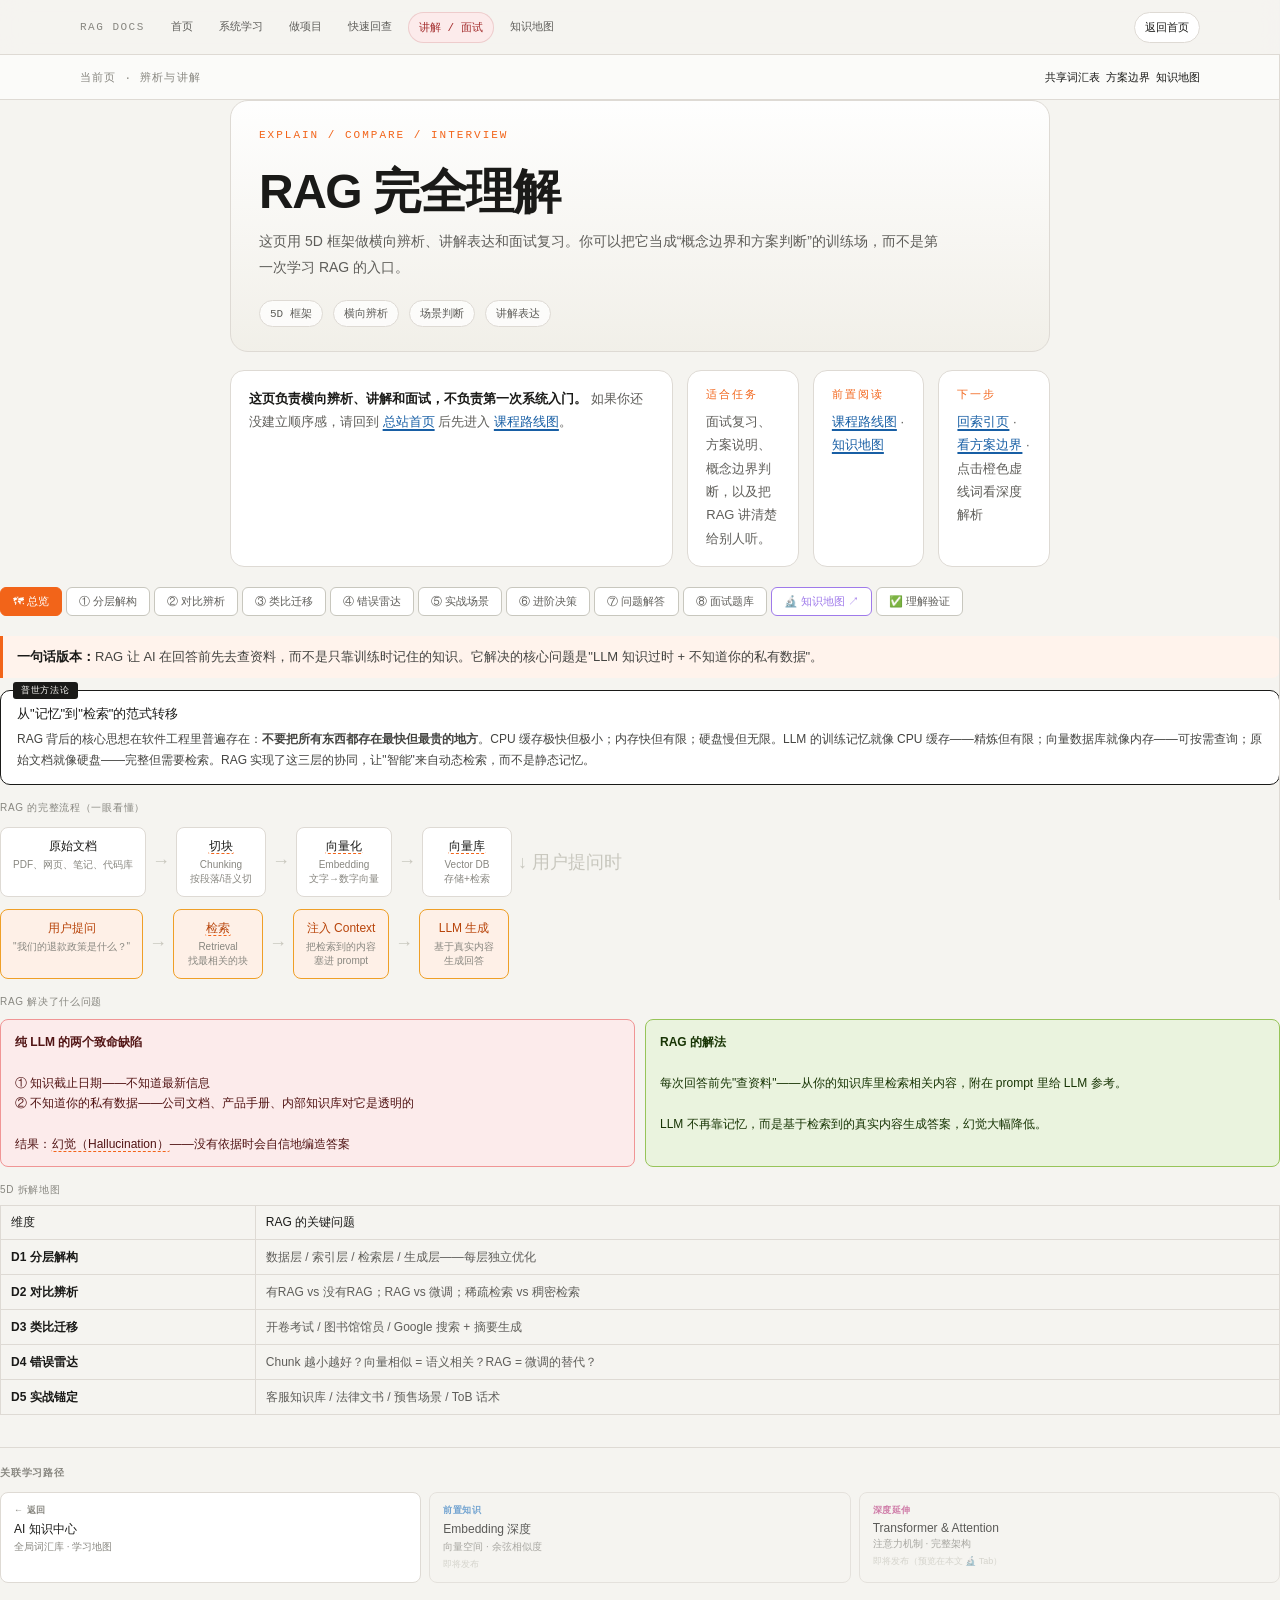
==== rag/docs/rag-5d.html @ b3da106d "feat: complete RAG learning path v4-v10 with evaluation framework Retrieval optimization (v4-v7): - " ====
<!DOCTYPE html>
<html lang="zh-CN">
<head>
<meta charset="UTF-8">
<meta name="viewport" content="width=device-width, initial-scale=1.0">
<title>RAG 完全理解 · 5D框架</title>
<style>
* { box-sizing: border-box; margin: 0; padding: 0; }
body {
  font-family: -apple-system, BlinkMacSystemFont, "PingFang SC", "Hiragino Sans GB", sans-serif;
  background: #f5f4f0; color: #1a1a18;
  min-height: 100vh;
}

.site-nav{position:sticky;top:0;z-index:120;background:rgba(245,244,240,.92);backdrop-filter:blur(12px);border-bottom:.5px solid #dedad4}
.site-nav-inner{max-width:1160px;margin:0 auto;min-height:54px;padding:0 20px;display:flex;align-items:center;gap:16px}
.site-nav-brand,.site-nav-link,.site-nav-home,.sub-nav-label,.sub-nav-link{font-family:"SF Mono",monospace;font-size:11px;text-decoration:none}
.site-nav-brand{color:#888780;letter-spacing:1.5px;text-transform:uppercase}
.site-nav-links,.sub-nav-links{display:flex;gap:6px;flex-wrap:wrap}
.site-nav-link{color:#5f5e5a;padding:7px 10px;border-radius:999px}
.site-nav-link.current{color:#a32d2d;background:#fcebeb;border:1px solid rgba(163,45,45,.16)}
.site-nav-home{margin-left:auto;color:#1a1a18;padding:7px 10px;border-radius:999px;border:.5px solid #dedad4;background:#fff}
.sub-nav{border-bottom:.5px solid #dedad4;background:rgba(255,255,255,.65)}
.sub-nav-inner{max-width:1160px;margin:0 auto;min-height:44px;padding:0 20px;display:flex;align-items:center;justify-content:space-between;gap:16px}
.sub-nav-label{color:#888780;letter-spacing:1.2px;text-transform:uppercase}
.sub-nav-link{color:#1a1a18;padding:4px 0}
.page-header,.page-intro{max-width:820px;margin-left:auto;margin-right:auto}
.page-header{margin-bottom:18px;padding:28px 28px 24px;border:1px solid #dedad4;border-radius:18px;background:linear-gradient(180deg,rgba(255,255,255,.92),rgba(241,239,232,.92))}
.page-header-main{display:grid;gap:12px}
.eyebrow,.intro-label{font-family:"SF Mono",monospace;font-size:11px;letter-spacing:2px;text-transform:uppercase}
.eyebrow{color:#F26419;margin-bottom:14px}
.page-header h1{font-size:clamp(30px,4vw,48px);font-weight:800;line-height:1.05;letter-spacing:-1.5px}
.lead{max-width:680px;color:#5f5e5a;font-size:14px;line-height:1.8}
.header-badges{display:flex;gap:10px;flex-wrap:wrap;margin-top:8px}
.header-badges span{padding:5px 10px;border-radius:999px;border:1px solid #dedad4;background:rgba(255,255,255,.75);color:#5f5e5a;font-family:"SF Mono",monospace;font-size:11px}
.page-intro{display:grid;grid-template-columns:1.1fr .9fr;gap:14px;margin-bottom:20px}
.page-role{padding:16px 18px;border:1px solid #dedad4;background:#fff;border-radius:14px;font-size:13px;color:#5f5e5a;line-height:1.8}
.page-role strong{color:#1a1a18}
.page-role a,.intro-body a{color:#185fa5;text-decoration:underline;text-underline-offset:3px;text-decoration-thickness:1.5px}
.intro-meta-grid{display:grid;grid-template-columns:repeat(3,1fr);gap:14px}
.intro-meta-card{padding:16px 18px;border:1px solid #dedad4;background:#fff;border-radius:14px}
.intro-label{color:#F26419;margin-bottom:8px}
.intro-body{font-size:13px;color:#5f5e5a;line-height:1.8}

/* ── Layout ── */
.layout { display: flex; min-height: 100vh; }
.main { flex: 1; padding: 28px 16px 60px; min-width: 0; transition: margin-right .3s; }
.container { max-width: 820px; margin: 0 auto; }

/* ── Concept Side Panel ── */
.concept-panel {
  width: 0; overflow: hidden; background: #fff;
  border-left: 0.5px solid #dedad4; position: fixed; right: 0; top: 0; bottom: 0;
  z-index: 100; transition: width .3s; display: flex; flex-direction: column;
  box-shadow: -4px 0 20px rgba(0,0,0,.06);
}
.concept-panel.open { width: 360px; }
.cp-header {
  padding: 18px 18px 14px; border-bottom: 0.5px solid #dedad4;
  display: flex; justify-content: space-between; align-items: flex-start;
  flex-shrink: 0;
}
.cp-title { font-size: 15px; font-weight: 500; color: #1a1a18; }
.cp-close { cursor: pointer; color: #888780; font-size: 18px; padding: 2px; line-height: 1; }
.cp-close:hover { color: #1a1a18; }
.cp-body { flex: 1; overflow-y: auto; padding: 16px 18px; }
.cp-section { margin-bottom: 16px; }
.cp-section-label { font-size: 10px; font-weight: 500; letter-spacing: .07em; text-transform: uppercase; color: #888780; margin-bottom: 6px; }
.cp-section-body { font-size: 12px; color: #444441; line-height: 1.75; }
.cp-section-body strong { color: #1a1a18; }
.cp-tag { display: inline-block; font-size: 9px; padding: 2px 7px; border-radius: 4px; font-weight: 500; margin: 2px 2px 2px 0; background: #fef0e7; color: #B8440A; }
.cp-code { font-family: "SF Mono", monospace; font-size: 11px; background: #f1efe8; border-radius: 6px; padding: 8px 10px; margin: 6px 0; line-height: 1.8; color: #1a1a18; }
.cp-analogy { background: #fef0e7; border-radius: 6px; padding: 10px 12px; font-size: 12px; color: #633806; line-height: 1.7; margin: 6px 0; }
.cp-warn { background: #fcebeb; border-radius: 6px; padding: 10px 12px; font-size: 12px; color: #501313; line-height: 1.7; margin: 6px 0; }
.cp-good { background: #eaf3de; border-radius: 6px; padding: 10px 12px; font-size: 12px; color: #173404; line-height: 1.7; margin: 6px 0; }
.cp-methodology { background: #f5f4f0; border-radius: 6px; padding: 10px 12px; font-size: 12px; color: #2c2c2a; line-height: 1.7; margin: 6px 0; border-left: 3px solid #1a1a18; }

/* ── Clickable Concepts ── */
.concept {
  cursor: pointer; border-bottom: 1.5px dashed #F26419; color: inherit;
  transition: background .15s; border-radius: 2px; padding: 0 1px;
}
.concept:hover { background: #fef0e7; }

/* ── Tabs ── */
.tabs { display: flex; gap: 4px; flex-wrap: wrap; margin-bottom: 20px; }
.tab {
  padding: 6px 12px; font-size: 11px; border-radius: 6px; cursor: pointer;
  color: #5f5e5a; border: 0.5px solid #c8c7be; background: #fff;
  transition: all .15s; white-space: nowrap;
}
.tab.active { color: #fff; background: #F26419; border-color: #F26419; font-weight: 500; }
.tab:hover:not(.active) { background: #f1efe8; }
.panel { display: none; }
.panel.active { display: block; }

/* ── Typography ── */
.sl { font-size: 10px; font-weight: 500; letter-spacing: .07em; text-transform: uppercase; color: #888780; margin: 16px 0 8px; }

/* ── Callouts ── */
.callout { border-left: 3px solid #F26419; padding: 10px 14px; background: #fff3ec; border-radius: 0 8px 8px 0; margin: 10px 0; font-size: 13px; color: #444441; line-height: 1.7; }
.callout strong { color: #1a1a18; }
.callout-blue { border-left: 3px solid #3b8bd4; padding: 10px 14px; background: #e6f1fb; border-radius: 0 8px 8px 0; margin: 10px 0; font-size: 13px; color: #042c53; line-height: 1.7; }
.callout-blue strong { color: #0c447c; }
.callout-green { border-left: 3px solid #639922; padding: 10px 14px; background: #eaf3de; border-radius: 0 8px 8px 0; margin: 10px 0; font-size: 13px; color: #173404; line-height: 1.7; }
.callout-green strong { color: #3b6d11; }
.callout-dark { border-left: 3px solid #1a1a18; padding: 10px 14px; background: #f1efe8; border-radius: 0 8px 8px 0; margin: 10px 0; font-size: 13px; color: #2c2c2a; line-height: 1.7; }
.callout-dark strong { color: #1a1a18; font-weight: 500; }

/* ── Cards ── */
.card { background: #fff; border-radius: 10px; padding: 14px 16px; margin-bottom: 10px; border: 0.5px solid #dedad4; }
.card-t { font-size: 13px; font-weight: 500; color: #1a1a18; margin-bottom: 5px; }
.card-b { font-size: 12px; color: #5f5e5a; line-height: 1.75; }

pre { font-family: "SF Mono", "Fira Code", monospace; font-size: 11px; background: #f1efe8; border-radius: 7px; padding: 11px 13px; border: 0.5px solid #c8c7be; margin: 8px 0; line-height: 1.9; overflow-x: auto; white-space: pre; color: #1a1a18; }
code { font-family: "SF Mono", monospace; font-size: 11px; background: #e8e6df; padding: 1px 5px; border-radius: 3px; }

/* ── Grids ── */
.row { display: grid; grid-template-columns: 1fr 1fr; gap: 10px; margin: 10px 0; }
.row3 { display: grid; grid-template-columns: 1fr 1fr 1fr; gap: 10px; margin: 10px 0; }
@media(max-width:600px){ .row,.row3 { grid-template-columns: 1fr; } }

.gbox { border-radius: 8px; padding: 12px 14px; font-size: 12px; line-height: 1.7; border: 0.5px solid #97c459; background: #eaf3de; color: #173404; }
.rbox { border-radius: 8px; padding: 12px 14px; font-size: 12px; line-height: 1.7; border: 0.5px solid #f09595; background: #fcebeb; color: #501313; }
.obox { border-radius: 8px; padding: 12px 14px; font-size: 12px; line-height: 1.7; border: 0.5px solid #EF9F27; background: #faeeda; color: #412402; }
.bbox { border-radius: 8px; padding: 12px 14px; font-size: 12px; line-height: 1.7; border: 0.5px solid #85b7eb; background: #e6f1fb; color: #042c53; }

table { border-collapse: collapse; width: 100%; font-size: 12px; margin: 8px 0; }
th { background: #f5f4f0; padding: 8px 10px; text-align: left; font-weight: 500; border: 0.5px solid #dedad4; color: #1a1a18; }
td { padding: 8px 10px; border: 0.5px solid #dedad4; color: #5f5e5a; line-height: 1.5; vertical-align: top; }
td strong { color: #1a1a18; }

.sep { border: none; border-top: 0.5px solid #dedad4; margin: 14px 0; }

.step { display: flex; gap: 10px; margin-bottom: 8px; align-items: flex-start; }
.sn { width: 22px; height: 22px; border-radius: 50%; background: #F26419; color: #fff; font-size: 10px; font-weight: 500; display: flex; align-items: center; justify-content: center; flex-shrink: 0; margin-top: 1px; }
.sb { flex: 1; font-size: 13px; color: #444441; line-height: 1.6; }
.sb strong { color: #1a1a18; }

.hl { background: #fff3ec; border-left: 3px solid #F26419; padding: 8px 12px; border-radius: 0 6px 6px 0; font-size: 12px; color: #633806; margin: 8px 0; line-height: 1.6; }

.tag { display: inline-block; font-size: 10px; padding: 2px 7px; border-radius: 4px; font-weight: 500; margin-right: 4px; }
.tag-o { background: #fef0e7; color: #B8440A; }
.tag-b { background: #e6f1fb; color: #185fa5; }
.tag-g { background: #eaf3de; color: #3b6d11; }
.tag-r { background: #fcebeb; color: #a32d2d; }

/* ── Flow ── */
.flow { display: flex; align-items: stretch; gap: 0; margin: 12px 0; overflow-x: auto; }
.flow-node { background: #fff; border: 0.5px solid #dedad4; border-radius: 8px; padding: 10px 12px; font-size: 11px; text-align: center; min-width: 90px; flex-shrink: 0; }
.flow-node .fn-title { font-weight: 500; color: #1a1a18; font-size: 12px; margin-bottom: 3px; }
.flow-node .fn-sub { color: #888780; font-size: 10px; line-height: 1.4; }
.flow-arrow { display: flex; align-items: center; padding: 0 6px; color: #c8c7be; font-size: 18px; flex-shrink: 0; }
.flow-node.active-node { background: #fef0e7; border-color: #EF9F27; }
.flow-node.active-node .fn-title { color: #B8440A; }

/* ── Layers ── */
.layer { border-radius: 10px; padding: 13px 15px; margin-bottom: 8px; border: 0.5px solid; }
.layer-title { font-size: 12px; font-weight: 500; margin-bottom: 4px; }
.layer-body { font-size: 11px; line-height: 1.7; }
.l-data { background: #f1efe8; border-color: #c8c7be; }
.l-data .layer-title { color: #2c2c2a; }
.l-data .layer-body { color: #5f5e5a; }
.l-index { background: #e6f1fb; border-color: #85b7eb; }
.l-index .layer-title { color: #185fa5; }
.l-index .layer-body { color: #042c53; }
.l-retrieve { background: #fef0e7; border-color: #EF9F27; }
.l-retrieve .layer-title { color: #B8440A; }
.l-retrieve .layer-body { color: #633806; }
.l-generate { background: #eaf3de; border-color: #97c459; }
.l-generate .layer-title { color: #3b6d11; }
.l-generate .layer-body { color: #173404; }

/* ── Misconception Cards (redesigned) ── */
.mc-card { border-radius: 10px; margin-bottom: 14px; background: #fff; border: 0.5px solid #dedad4; overflow: hidden; }
.mc-card-header { display: flex; align-items: center; gap: 10px; padding: 10px 14px; background: #fafaf8; border-bottom: 0.5px solid #dedad4; }
.mc-num { font-size: 9px; font-weight: 700; letter-spacing: .06em; background: #1a1a18; color: #f5f4f0; border-radius: 3px; padding: 2px 7px; flex-shrink: 0; }
.mc-statement { font-size: 13px; font-weight: 500; color: #1a1a18; }
.mc-card-body { padding: 12px 14px; display: flex; flex-direction: column; gap: 8px; }
.mc-row { display: flex; gap: 8px; align-items: flex-start; }
.mc-badge { font-size: 9px; font-weight: 700; border-radius: 3px; padding: 2px 7px; flex-shrink: 0; margin-top: 2px; letter-spacing: .04em; }
.mc-badge.wrong { background: #fcebeb; color: #a32d2d; }
.mc-badge.right { background: #eaf3de; color: #3b6d11; }
.mc-badge.why { background: #f1efe8; color: #2c2c2a; }
.mc-badge.fix { background: #e6f1fb; color: #185fa5; }
.mc-row-text { font-size: 12px; color: #444441; line-height: 1.7; flex: 1; }
.mc-row-text strong { color: #1a1a18; }
.mc-row-text code { font-family: "SF Mono", monospace; font-size: 10px; background: #f1efe8; padding: 1px 5px; border-radius: 3px; }
/* keep old for any remaining references */
.misconception { border: 0.5px solid #f09595; border-radius: 10px; padding: 13px 15px; margin-bottom: 10px; background: #fff; }
.mc-wrong { font-size: 12px; color: #a32d2d; margin-bottom: 6px; }
.mc-right { font-size: 12px; color: #3b6d11; margin-bottom: 4px; }
.mc-why { font-size: 11px; color: #5f5e5a; line-height: 1.6; }

/* ── Quiz ── */
.quiz-card { background: #fff; border: 0.5px solid #dedad4; border-radius: 10px; padding: 14px 16px; margin-bottom: 12px; }
.quiz-q { font-size: 13px; font-weight: 500; color: #1a1a18; margin-bottom: 10px; line-height: 1.5; }
.quiz-q-num { display: inline-block; background: #F26419; color: #fff; font-size: 9px; font-weight: 600; border-radius: 3px; padding: 2px 7px; margin-right: 6px; vertical-align: middle; }
.quiz-options { display: flex; flex-direction: column; gap: 6px; }
.quiz-opt { border: 0.5px solid #dedad4; border-radius: 6px; padding: 8px 12px; font-size: 12px; color: #444441; cursor: pointer; transition: all .15s; line-height: 1.5; display: flex; gap: 8px; align-items: flex-start; }
.quiz-opt:hover { background: #f5f4f0; border-color: #c8c7be; }
.quiz-opt.correct { background: #eaf3de; border-color: #97c459; color: #173404; }
.quiz-opt.wrong { background: #fcebeb; border-color: #f09595; color: #501313; }
.quiz-opt.revealed { pointer-events: none; }
.quiz-opt-label { font-size: 10px; font-weight: 700; color: #888780; flex-shrink: 0; margin-top: 1px; }
.quiz-opt.correct .quiz-opt-label { color: #3b6d11; }
.quiz-opt.wrong .quiz-opt-label { color: #a32d2d; }
.quiz-explain { margin-top: 10px; font-size: 11px; color: #5f5e5a; background: #f5f4f0; border-radius: 6px; padding: 8px 10px; line-height: 1.7; display: none; }
.quiz-explain.show { display: block; }
.quiz-score { text-align: center; padding: 16px; font-size: 14px; font-weight: 500; color: #1a1a18; display: none; }
.quiz-score span { font-size: 28px; color: #F26419; display: block; margin-bottom: 4px; }

/* ── Attention Deep Dive ── */
.attn-level { border-radius: 10px; padding: 14px 16px; margin-bottom: 10px; border: 0.5px solid; }
.attn-l1 { background: #fef0e7; border-color: #EF9F27; }
.attn-l2 { background: #e6f1fb; border-color: #85b7eb; }
.attn-l3 { background: #eaf3de; border-color: #97c459; }
.attn-l4 { background: #f1efe8; border-color: #c8c7be; }
.attn-l5 { background: #fcebeb; border-color: #f09595; }
.attn-level-label { font-size: 9px; font-weight: 700; letter-spacing: .07em; text-transform: uppercase; margin-bottom: 6px; }
.attn-l1 .attn-level-label { color: #B8440A; }
.attn-l2 .attn-level-label { color: #185fa5; }
.attn-l3 .attn-level-label { color: #3b6d11; }
.attn-l4 .attn-level-label { color: #5f5e5a; }
.attn-l5 .attn-level-label { color: #a32d2d; }
.attn-level-title { font-size: 13px; font-weight: 500; color: #1a1a18; margin-bottom: 6px; }
.attn-level-body { font-size: 12px; line-height: 1.75; color: #444441; }
.attn-level-body strong { color: #1a1a18; }
.attn-level-body code { font-family: "SF Mono", monospace; font-size: 11px; background: rgba(0,0,0,.06); padding: 1px 5px; border-radius: 3px; }
.attn-qkv { display: grid; grid-template-columns: 1fr 1fr 1fr; gap: 8px; margin: 10px 0; }
@media(max-width:500px){ .attn-qkv { grid-template-columns: 1fr; } }
.attn-qkv-item { border-radius: 8px; padding: 10px 12px; font-size: 12px; line-height: 1.65; }
.attn-q-item { background: #fef0e7; border: 0.5px solid #EF9F27; }
.attn-k-item { background: #e6f1fb; border: 0.5px solid #85b7eb; }
.attn-v-item { background: #eaf3de; border: 0.5px solid #97c459; }
.attn-qkv-item strong { font-size: 18px; display: block; margin-bottom: 3px; }
.must-read-badge { display: inline-block; background: #E24B4A; color: #fff; font-size: 9px; font-weight: 700; padding: 2px 8px; border-radius: 3px; letter-spacing: .05em; margin-right: 6px; vertical-align: middle; }

/* ── Q&A ── */
.qa { border-left: 3px solid #F26419; padding: 10px 14px; margin-bottom: 12px; background: #fff; border-radius: 0 8px 8px 0; border: 0.5px solid #dedad4; border-left: 3px solid #F26419; }
.qa-level { font-size: 10px; font-weight: 500; text-transform: uppercase; letter-spacing: .05em; margin-bottom: 5px; }
.qa-q { font-size: 13px; font-weight: 500; color: #1a1a18; margin-bottom: 6px; }
.qa-a { font-size: 12px; color: #5f5e5a; line-height: 1.7; }
.qa-hl { background: #f1efe8; border-radius: 6px; padding: 7px 10px; margin-top: 7px; font-size: 11px; color: #444441; font-style: italic; }

/* ── Universal Methodology Box ── */
.methodology-box {
  border: 1px solid #1a1a18; border-radius: 10px; padding: 14px 16px; margin: 12px 0;
  background: #fff; position: relative;
}
.methodology-label {
  position: absolute; top: -9px; left: 12px; background: #1a1a18; color: #f5f4f0;
  font-size: 9px; font-weight: 500; letter-spacing: .08em; text-transform: uppercase;
  padding: 2px 8px; border-radius: 3px;
}
.methodology-title { font-size: 13px; font-weight: 500; color: #1a1a18; margin-bottom: 6px; }
.methodology-body { font-size: 12px; color: #444441; line-height: 1.7; }

/* ── Scenario Cards ── */
.scenario { border: 0.5px solid #dedad4; border-radius: 10px; margin-bottom: 16px; overflow: hidden; background: #fff; }
.scenario-header { padding: 11px 16px; background: #1a1a18; color: #f5f4f0; display: flex; justify-content: space-between; align-items: center; gap: 8px; }
.scenario-title { font-size: 13px; font-weight: 500; flex: 1; }
.scenario-tags { display: flex; gap: 5px; flex-shrink: 0; }
.scenario-tag { font-size: 9px; padding: 2px 7px; border-radius: 3px; background: rgba(255,255,255,.15); color: #f5f4f0; white-space: nowrap; }
.scenario-body { padding: 14px 16px; }
.scenario-pain { font-size: 12px; color: #a32d2d; margin-bottom: 12px; line-height: 1.65; display: flex; gap: 7px; align-items: flex-start; }
.scenario-pain-label { font-size: 9px; font-weight: 600; letter-spacing: .06em; text-transform: uppercase; color: #fff; background: #a32d2d; border-radius: 3px; padding: 2px 6px; flex-shrink: 0; margin-top: 2px; }
.scenario-insight { font-size: 12px; color: #173404; margin-top: 12px; line-height: 1.65; display: flex; gap: 7px; align-items: flex-start; }
.scenario-insight-label { font-size: 9px; font-weight: 600; letter-spacing: .06em; text-transform: uppercase; color: #fff; background: #3b6d11; border-radius: 3px; padding: 2px 6px; flex-shrink: 0; margin-top: 2px; }
.scenario-layers { display: flex; flex-direction: column; gap: 5px; margin: 4px 0; }
.scenario-layer { display: flex; border-radius: 6px; overflow: hidden; border: 0.5px solid #dedad4; }
.sl-label { font-size: 10px; font-weight: 600; color: #fff; padding: 9px 8px; width: 46px; min-width: 46px; display: flex; align-items: flex-start; justify-content: center; text-align: center; letter-spacing: .02em; line-height: 1.3; }
.sl-content { font-size: 11.5px; color: #2c2c2a; line-height: 1.72; padding: 8px 12px; background: #fafaf8; flex: 1; }
.sl-content strong { color: #1a1a18; font-weight: 500; }
.sl-content code { font-family: "SF Mono", monospace; font-size: 10px; background: #ede9e0; padding: 1px 5px; border-radius: 3px; color: #1a1a18; }
.sl-data .sl-label { background: #5f5e5a; }
.sl-index .sl-label { background: #185fa5; }
.sl-retrieve .sl-label { background: #B8440A; }
.sl-generate .sl-label { background: #3b6d11; }

/* ── Q20 items ── */
.q20 { background: #fff; border: 0.5px solid #dedad4; border-radius: 8px; padding: 12px 14px; margin-bottom: 10px; }
.q20-q { font-size: 12px; font-weight: 500; color: #1a1a18; margin-bottom: 6px; display: flex; gap: 8px; align-items: flex-start; }
.q20-num { background: #F26419; color: #fff; font-size: 9px; font-weight: 500; border-radius: 3px; padding: 2px 6px; flex-shrink: 0; margin-top: 1px; }
.q20-a { font-size: 12px; color: #5f5e5a; line-height: 1.7; }
.q20-a strong { color: #1a1a18; }
.q20-a code { font-family: "SF Mono", monospace; font-size: 10px; background: #f1efe8; padding: 1px 5px; border-radius: 3px; }
@media(max-width:820px){.page-intro,.intro-meta-grid{grid-template-columns:1fr}}

/* ── Comparison ── */
.vs-table { border-collapse: collapse; width: 100%; font-size: 12px; margin: 8px 0; }
.vs-table th { background: #f5f4f0; padding: 8px 10px; text-align: left; font-weight: 500; border: 0.5px solid #dedad4; color: #1a1a18; }
.vs-table td { padding: 8px 10px; border: 0.5px solid #dedad4; color: #5f5e5a; line-height: 1.5; vertical-align: top; }
.vs-win { color: #3b6d11 !important; font-weight: 500; }
.vs-lose { color: #a32d2d !important; }
</style>
</head>
<body>

<div class="site-nav">
  <div class="site-nav-inner">
    <a href="index.html" class="site-nav-brand">RAG Docs</a>
    <div class="site-nav-links">
      <a href="index.html" class="site-nav-link">首页</a>
      <a href="00_课程路线图.html" class="site-nav-link">系统学习</a>
      <a href="03_工程方法论手册.html" class="site-nav-link">做项目</a>
      <a href="ai-knowledge-hub.html" class="site-nav-link">快速回查</a>
      <a href="rag-5d.html" class="site-nav-link current">讲解 / 面试</a>
      <a href="rag-knowledge-map.html" class="site-nav-link">知识地图</a>
    </div>
    <a href="index.html" class="site-nav-home">返回首页</a>
  </div>
</div>
<div class="sub-nav">
  <div class="sub-nav-inner">
    <div class="sub-nav-label">当前页 · 辨析与讲解</div>
    <div class="sub-nav-links">
      <a href="ai-knowledge-hub.html#glossary" class="sub-nav-link">共享词汇表</a>
      <a href="03_工程方法论手册.html#boundary" class="sub-nav-link">方案边界</a>
      <a href="rag-knowledge-map.html" class="sub-nav-link">知识地图</a>
    </div>
  </div>
</div>

<!-- ── Concept Side Panel ── -->
<div class="concept-panel" id="conceptPanel">
  <div class="cp-header">
    <div>
      <div class="cp-title" id="cpTitle">概念名称</div>
    </div>
    <div class="cp-close" onclick="closePanel()">✕</div>
  </div>
  <div class="cp-body" id="cpBody"></div>
</div>

<section class="page-header">
  <div class="page-header-main">
    <div class="eyebrow">Explain / Compare / Interview</div>
    <h1>RAG 完全理解</h1>
    <p class="lead">这页用 5D 框架做横向辨析、讲解表达和面试复习。你可以把它当成“概念边界和方案判断”的训练场，而不是第一次学习 RAG 的入口。</p>
    <div class="header-badges">
      <span>5D 框架</span>
      <span>横向辨析</span>
      <span>场景判断</span>
      <span>讲解表达</span>
    </div>
  </div>
</section>

<section class="page-intro">
  <div class="page-role">
    <strong>这页负责横向辨析、讲解和面试，不负责第一次系统入门。</strong> 如果你还没建立顺序感，请回到 <a href="index.html">总站首页</a> 后先进入 <a href="00_课程路线图.html">课程路线图</a>。
  </div>
  <div class="intro-meta-grid">
    <article class="intro-meta-card">
      <div class="intro-label">适合任务</div>
      <div class="intro-body">面试复习、方案说明、概念边界判断，以及把 RAG 讲清楚给别人听。</div>
    </article>
    <article class="intro-meta-card">
      <div class="intro-label">前置阅读</div>
      <div class="intro-body"><a href="00_课程路线图.html">课程路线图</a> · <a href="rag-knowledge-map.html">知识地图</a></div>
    </article>
    <article class="intro-meta-card">
      <div class="intro-label">下一步</div>
      <div class="intro-body"><a href="ai-knowledge-hub.html">回索引页</a> · <a href="03_工程方法论手册.html#boundary">看方案边界</a> · 点击橙色虚线词看深度解析</div>
    </article>
  </div>
</section>

<div class="tabs">
  <button class="tab active" onclick="show(0)">🗺 总览</button>
  <button class="tab" onclick="show(1)">① 分层解构</button>
  <button class="tab" onclick="show(2)">② 对比辨析</button>
  <button class="tab" onclick="show(3)">③ 类比迁移</button>
  <button class="tab" onclick="show(4)">④ 错误雷达</button>
  <button class="tab" onclick="show(5)">⑤ 实战场景</button>
  <button class="tab" onclick="show(6)">⑥ 进阶决策</button>
  <button class="tab" onclick="show(7)">⑦ 问题解答</button>
  <button class="tab" onclick="show(8)">⑧ 面试题库</button>
  <button class="tab" onclick="window.location.href='rag-knowledge-map.html'" style="border-color:#9f7aea;color:#9f7aea">🔬 知识地图 ↗</button>
  <button class="tab" onclick="show(10)">✅ 理解验证</button>
</div>

<!-- ══ Panel 0: 总览 ══ -->
<div class="panel active" id="p0">
  <div class="callout">
    <strong>一句话版本：</strong>RAG 让 AI 在回答前先去查资料，而不是只靠训练时记住的知识。它解决的核心问题是"LLM 知识过时 + 不知道你的私有数据"。
  </div>

  <div class="methodology-box">
    <div class="methodology-label">普世方法论</div>
    <div class="methodology-title">从"记忆"到"检索"的范式转移</div>
    <div class="methodology-body">
      RAG 背后的核心思想在软件工程里普遍存在：<strong>不要把所有东西都存在最快但最贵的地方</strong>。CPU 缓存极快但极小；内存快但有限；硬盘慢但无限。LLM 的训练记忆就像 CPU 缓存——精炼但有限；向量数据库就像内存——可按需查询；原始文档就像硬盘——完整但需要检索。RAG 实现了这三层的协同，让"智能"来自动态检索，而不是静态记忆。
    </div>
  </div>

  <div class="sl">RAG 的完整流程（一眼看懂）</div>
  <div class="flow">
    <div class="flow-node">
      <div class="fn-title">原始文档</div>
      <div class="fn-sub">PDF、网页、笔记、代码库</div>
    </div>
    <div class="flow-arrow">→</div>
    <div class="flow-node">
      <div class="fn-title"><span class="concept" onclick="openConcept('chunking')">切块</span></div>
      <div class="fn-sub">Chunking<br>按段落/语义切</div>
    </div>
    <div class="flow-arrow">→</div>
    <div class="flow-node">
      <div class="fn-title"><span class="concept" onclick="openConcept('embedding')">向量化</span></div>
      <div class="fn-sub">Embedding<br>文字→数字向量</div>
    </div>
    <div class="flow-arrow">→</div>
    <div class="flow-node">
      <div class="fn-title"><span class="concept" onclick="openConcept('vectordb')">向量库</span></div>
      <div class="fn-sub">Vector DB<br>存储+检索</div>
    </div>
    <div class="flow-arrow">↓ 用户提问时</div>
  </div>
  <div class="flow" style="margin-top:0">
    <div class="flow-node active-node">
      <div class="fn-title">用户提问</div>
      <div class="fn-sub">"我们的退款政策是什么？"</div>
    </div>
    <div class="flow-arrow">→</div>
    <div class="flow-node active-node">
      <div class="fn-title"><span class="concept" onclick="openConcept('retrieval')">检索</span></div>
      <div class="fn-sub">Retrieval<br>找最相关的块</div>
    </div>
    <div class="flow-arrow">→</div>
    <div class="flow-node active-node">
      <div class="fn-title">注入 Context</div>
      <div class="fn-sub">把检索到的内容<br>塞进 prompt</div>
    </div>
    <div class="flow-arrow">→</div>
    <div class="flow-node active-node">
      <div class="fn-title">LLM 生成</div>
      <div class="fn-sub">基于真实内容<br>生成回答</div>
    </div>
  </div>

  <div class="sl">RAG 解决了什么问题</div>
  <div class="row">
    <div class="rbox">
      <strong>纯 LLM 的两个致命缺陷</strong><br><br>
      ① 知识截止日期——不知道最新信息<br>
      ② 不知道你的私有数据——公司文档、产品手册、内部知识库对它是透明的<br><br>
      结果：<span class="concept" onclick="openConcept('hallucination')">幻觉（Hallucination）</span>——没有依据时会自信地编造答案
    </div>
    <div class="gbox">
      <strong>RAG 的解法</strong><br><br>
      每次回答前先"查资料"——从你的知识库里检索相关内容，附在 prompt 里给 LLM 参考。<br><br>
      LLM 不再靠记忆，而是基于检索到的真实内容生成答案，幻觉大幅降低。
    </div>
  </div>

  <div class="sl">5D 拆解地图</div>
  <table>
    <tr><th>维度</th><th>RAG 的关键问题</th></tr>
    <tr><td><strong>D1 分层解构</strong></td><td>数据层 / 索引层 / 检索层 / 生成层——每层独立优化</td></tr>
    <tr><td><strong>D2 对比辨析</strong></td><td>有RAG vs 没有RAG；RAG vs 微调；稀疏检索 vs 稠密检索</td></tr>
    <tr><td><strong>D3 类比迁移</strong></td><td>开卷考试 / 图书馆馆员 / Google 搜索 + 摘要生成</td></tr>
    <tr><td><strong>D4 错误雷达</strong></td><td>Chunk 越小越好？向量相似 = 语义相关？RAG = 微调的替代？</td></tr>
    <tr><td><strong>D5 实战锚定</strong></td><td>客服知识库 / 法律文书 / 预售场景 / ToB 话术</td></tr>
  </table>
</div>

<!-- ══ Panel 1: 分层解构 ══ -->
<div class="panel" id="p1">
  <div class="callout">RAG 包含两个独立阶段、四个子层。<strong>建设期（离线）</strong>和<strong>查询期（在线）</strong>完全分离，优化方向不同。</div>

  <div class="methodology-box">
    <div class="methodology-label">普世方法论</div>
    <div class="methodology-title">分层架构：每层单一职责，故障隔离</div>
    <div class="methodology-body">
      计算机网络 OSI 7层模型、MVC 架构、微服务架构——都在用同一个思想：<strong>把复杂系统切分成职责单一的层，每层只需优化自己的问题</strong>。RAG 的四层架构同理。好处是：出问题时能精准定位到哪一层，不会牵一发动全身。这是系统设计的核心原则之一。
    </div>
  </div>

  <div class="sl">建设期（离线，一次性或定期更新）</div>

  <div class="layer l-data">
    <div class="layer-title">📂 数据层 Data Layer</div>
    <div class="layer-body">
      关注：原始数据的质量和格式<br>
      核心工作：数据清洗（去除噪声、格式统一）、文档解析（PDF表格/图片处理）、数据去重<br>
      核心原则：<span class="concept" onclick="openConcept('gigo')"><strong>Garbage In, Garbage Out</strong></span> ——数据质量决定 RAG 天花板，优化检索算法无法弥补烂数据
    </div>
  </div>

  <div class="layer l-index">
    <div class="layer-title">🔢 索引层 Index Layer</div>
    <div class="layer-body">
      关注：如何把文档变成可检索的形式<br>
      核心工作：<span class="concept" onclick="openConcept('chunking')">Chunking（切块策略）</span>+ <span class="concept" onclick="openConcept('embedding')">Embedding（向量化）</span>+ 存入 Vector DB<br>
      关键决策：块的大小（太大=噪声多，太小=上下文丢失）、块的 <span class="concept" onclick="openConcept('overlap')">overlap（重叠）</span>防止语义被切断、Embedding 模型选择
    </div>
  </div>

  <div class="sep"></div>
  <div class="sl">查询期（在线，每次用户提问时触发）</div>

  <div class="layer l-retrieve">
    <div class="layer-title">🔍 检索层 Retrieval Layer</div>
    <div class="layer-body">
      关注：如何找到最相关的内容<br>
      核心工作：把用户问题向量化，在 Vector DB 里找最近邻，返回 Top-K 个块<br>
      关键决策：检索方式（<span class="concept" onclick="openConcept('sparse')">稠密/稀疏</span>/<span class="concept" onclick="openConcept('hybrid')">混合</span>）、Top-K 数量、<span class="concept" onclick="openConcept('reranking')">Reranking（重排序）</span>
    </div>
  </div>

  <div class="layer l-generate">
    <div class="layer-title">✨ 生成层 Generation Layer</div>
    <div class="layer-body">
      关注：如何把检索结果转化为高质量回答<br>
      核心工作：把检索到的块注入 prompt，引导 LLM 基于这些内容回答<br>
      关键决策：Prompt 模板设计、上下文排列顺序（<span class="concept" onclick="openConcept('lostinmiddle')">Lost in the Middle 问题</span>）、引用来源标注
    </div>
  </div>

  <div class="sl">四层的优化方向完全不同</div>
  <table>
    <tr><th>层</th><th>出问题的症状</th><th>优化方向</th></tr>
    <tr><td><strong>数据层</strong></td><td>回答基于错误信息</td><td>数据清洗、去重、格式修复</td></tr>
    <tr><td><strong>索引层</strong></td><td>找到的块上下文残缺</td><td>调整 Chunk 大小和 overlap</td></tr>
    <tr><td><strong>检索层</strong></td><td>找到的块和问题不相关</td><td>换检索策略、加 Reranking</td></tr>
    <tr><td><strong>生成层</strong></td><td>有正确信息但回答还是差</td><td>优化 Prompt 模板</td></tr>
  </table>

  <div class="callout"><strong>调试 RAG 时的第一步：</strong>先判断问题出在哪一层，不要上来就调整所有参数。分层诊断才能精准优化。</div>
</div>

<!-- ══ Panel 2: 对比辨析 ══ -->
<div class="panel" id="p2">
  <div class="sl">对比 1：有 RAG vs 没有 RAG</div>
  <div class="row">
    <div class="rbox">
      <strong>纯 LLM（没有 RAG）</strong><br><br>
      用户问："我们 Q3 的退款政策是什么？"<br><br>
      LLM：凭训练时的记忆回答，可能一本正经地编造一个听起来合理的政策<br><br>
      → 幻觉风险高<br>
      → 不知道你的私有数据<br>
      → 知识有截止日期
    </div>
    <div class="gbox">
      <strong>LLM + RAG</strong><br><br>
      用户问同样的问题<br><br>
      系统先从知识库检索到《退款政策v3.2.pdf》的相关段落，附在 prompt 里<br><br>
      LLM 基于真实文件回答，还能标注"来源：第2页第3段"<br><br>
      → 可溯源，可验证<br>
      → 知识库更新即生效
    </div>
  </div>

  <div class="sl">对比 2：RAG vs <span class="concept" onclick="openConcept('finetune')">微调（Fine-tuning）</span></div>
  <table class="vs-table">
    <tr><th>维度</th><th>RAG</th><th>Fine-tuning</th></tr>
    <tr><td><strong>解决的问题</strong></td><td class="vs-win">知道什么（知识注入）</td><td class="vs-win">怎么说（行为改变）</td></tr>
    <tr><td><strong>适合场景</strong></td><td>知识频繁更新、需要可溯源</td><td>固定风格/格式、任务专一化</td></tr>
    <tr><td><strong>知识更新</strong></td><td class="vs-win">更新知识库即生效，几乎实时</td><td class="vs-lose">需要重新训练，耗时耗费</td></tr>
    <tr><td><strong>可解释性</strong></td><td class="vs-win">可以展示"参考了哪些文档"</td><td class="vs-lose">黑盒，无法解释知识来源</td></tr>
    <tr><td><strong>幻觉控制</strong></td><td class="vs-win">强——有真实内容可参考</td><td class="vs-lose">弱——仍可能编造</td></tr>
    <tr><td><strong>成本</strong></td><td class="vs-win">低——主要是 Embedding + DB 成本</td><td class="vs-lose">高——GPU 训练成本</td></tr>
    <tr><td><strong>不适合</strong></td><td>需要改变模型行为/推理方式</td><td>知识量大且频繁更新</td></tr>
  </table>
  <div class="hl"><strong>不是二选一：</strong>最佳实践通常是两者结合——先微调让模型掌握领域风格，再用 RAG 注入最新知识。</div>

  <div class="methodology-box">
    <div class="methodology-label">普世方法论</div>
    <div class="methodology-title">工具选择原则：按问题类型匹配工具，而不是用同一把锤子打所有钉子</div>
    <div class="methodology-body">
      RAG 解决"知识层面"的问题（知道什么），微调解决"行为层面"的问题（怎么做）。这个"分清问题域再选工具"的思路，在工程里处处适用：数据库选型（OLAP vs OLTP）、缓存策略（Redis vs Memcached）、消息队列（Kafka vs RabbitMQ）——都是先问"这是什么性质的问题"再选方案。
    </div>
  </div>

  <div class="sl">对比 3：稀疏检索 vs 稠密检索 vs <span class="concept" onclick="openConcept('hybrid')">混合检索</span></div>
  <div class="row3">
    <div class="card" style="margin:0;border-top:3px solid #888780">
      <div class="card-t"><span class="concept" onclick="openConcept('sparse')">稀疏检索</span><br><span style="font-size:10px;color:#888780">BM25 / TF-IDF</span></div>
      <div class="card-b" style="font-size:11px">基于词频匹配。速度快，可解释，专业术语/代码/型号精确匹配好。<br><br>缺陷：不理解语义，"汽车"≠"车辆"</div>
    </div>
    <div class="card" style="margin:0;border-top:3px solid #F26419">
      <div class="card-t"><span class="concept" onclick="openConcept('sparse')">稠密检索</span><br><span style="font-size:10px;color:#888780">向量相似度</span></div>
      <div class="card-b" style="font-size:11px">基于语义相似度。理解同义词、上下文关系，模糊查询好。<br><br>缺陷：精确词匹配弱，Embedding 模型有偏差</div>
    </div>
    <div class="card" style="margin:0;border-top:3px solid #639922">
      <div class="card-t"><span class="concept" onclick="openConcept('hybrid')">混合检索</span><br><span style="font-size:10px;color:#888780">Hybrid Search</span></div>
      <div class="card-b" style="font-size:11px">两者结合，用 <span class="concept" onclick="openConcept('rrf')">RRF（互惠排名融合）</span>合并结果。<br><br>生产环境推荐——兼顾精确匹配和语义理解</div>
    </div>
  </div>
</div>

<!-- ══ Panel 3: 类比迁移 ══ -->
<div class="panel" id="p3">
  <div class="callout"><strong>类比迁移的目标：</strong>把 RAG 的核心机制映射到已有的认知结构上。能用类比解释，说明真正理解了。</div>

  <div class="sl">类比 1：开卷考试（最直觉的类比）</div>
  <div class="card">
    <div class="card-b">
      <strong>闭卷考试 = 纯 LLM</strong>：只能用脑子里记住的内容作答。知识过时了、记错了，答案就错了。<br><br>
      <strong>开卷考试 = RAG</strong>：考试时允许翻参考资料。不依赖记忆，依赖实时查找。<br><br>
      <strong><span class="concept" onclick="openConcept('isomorphism')">同构</span>的核心结构：</strong>从"依赖记忆"到"依赖实时检索"——不是记得更多，而是查得更准。<br><br>
      <strong>类比的边界：</strong>开卷考试里学生自己判断翻哪页；RAG 里这个判断由向量相似度算法完成，不一定总是正确的。
    </div>
  </div>

  <div class="sl">类比 2：图书馆馆员（理解 RAG 分工）</div>
  <div class="card">
    <div class="card-b">
      <strong>先明确馆员的角色定义：</strong>馆员不是「直接回答你的问题」的人，而是「帮你找到答案在哪本书的哪一页」的人。这个分工是整个类比的核心。<br><br>
      <strong>RAG 的分工映射：</strong>
      <pre>你（用户）         → 提出问题
馆员 = RAG系统      → 把问题转成向量，去书架（Vector DB）找相关书籍
书架 = Vector DB    → 返回最相关的几段内容（Top-K Chunks）
馆员 + 段落 + LLM   → 基于找到的段落内容，综合生成回答</pre>
      <strong>这个类比准确的部分：</strong>强调了「检索」和「回答」是两步分开的——馆员（RAG）先找到内容，LLM 再基于内容生成答案，不是 LLM 直接从记忆回答。<br><br>
      <strong>书架的正确理解：</strong>书架就是 Vector DB，里面存的不是原始书籍，而是书籍内容的「向量索引」——类似图书馆的检索系统（杜威十进制分类法），按语义相似度排布，方便快速找到相关内容。<br><br>
      <strong>类比的边界（也是RAG的真实局限）：</strong>真人馆员能理解隐含意图（你说「找本能帮我睡着的书」，他能联想到睡眠障碍/冥想/心理疏导）；RAG 的向量检索只理解表面语义相似度，理解不了隐含逻辑——这就是为什么要加 <span class="concept" onclick="openConcept('queryrewrite')">Query 改写</span>来弥补：用 LLM 先理解真实意图，再去检索。
    </div>
  </div>

  <div class="sl">类比 3：Google 搜索 + 摘要（理解范式转变）</div>
  <div class="card">
    <div class="card-b">
      <strong>Google 时代</strong>：你输入关键词 → 系统返回10条链接 → <strong>你自己点进去读每篇文章</strong> → 你自己综合得出结论<br><br>
      <strong>RAG 时代</strong>：你提出问题 → 系统检索相关文档块 → <strong>LLM 替你读并综合</strong> → 直接输出结论<br><br>
      核心差别只有一步：<strong>「谁来阅读和总结」</strong>——Google 让你自己读，RAG 让 LLM 替你读。<br><br>
      <strong>这是一次范式转变：</strong>从「检索→展示→用户自己理解」变成了「检索→理解→直接给出结论」。用户不再需要阅读能力和信息筛选能力，而是把这部分工作外包给了 LLM。<br><br>
      <strong>RAG vs Google 的技术差别：</strong>
      <table style="margin:8px 0;font-size:11px">
        <tr><th></th><th>Google</th><th>RAG</th></tr>
        <tr><td>排名方式</td><td>PageRank（链接图谱）</td><td>向量相似度（语义）</td></tr>
        <tr><td>数据范围</td><td>公开网页</td><td>私有知识库</td></tr>
        <tr><td>输出形式</td><td>链接列表，展示原文</td><td>LLM 重新生成的答案</td></tr>
        <tr><td>最终工作</td><td>用户自己阅读综合</td><td>LLM 替用户阅读综合</td></tr>
      </table>
    </div>
  </div>

  <div class="sl">RAG 协调了哪三层？</div>
  <div class="callout-blue">
    <strong>你的理解是正确的：RAG 协调了 LLM + 向量数据库 + 原始文档三层。</strong><br><br>
    更精确地说：<br>
    • <strong>原始文档</strong>（数据源）= 知识的「原材料」，PDF/网页/笔记<br>
    • <strong>向量数据库</strong>（索引层）= 原始文档的「检索索引」，把文档变成可快速语义检索的形式<br>
    • <strong>LLM</strong>（生成层）= 「理解和表达」引擎，基于检索到的内容生成人类可读的答案<br><br>
    RAG 是让这三层协同工作的 Pipeline：原始文档 → 向量化存入 DB → 检索时找出相关块 → 给 LLM 参考生成答案。每层可以独立升级（换更好的 Embedding 模型、换更大的 LLM），互不影响。
  </div>

  <div class="sl">RAG 和 MCP 的关系</div>
  <div class="callout-blue">
    <strong>RAG 和 MCP 是互补的，不是竞争的。</strong><br><br>
    MCP Resource = <strong>精确地址查找</strong>——你知道要找「3楼302室」，直接去拿<br>
    RAG = <strong>语义搜索</strong>——你只知道「好像有个关于退款的东西」，需要系统帮你找<br><br>
    同一个知识库：知道要什么用 MCP，不知道要什么用 RAG。两种访问方式各有适用场景。
  </div>
</div>

<!-- ══ Panel 4: 错误雷达 ══ -->
<div class="panel" id="p4">
  <div class="callout">RAG 是一个细节决定成败的系统。以下5个误解是<strong>实际项目中最高频的失败原因</strong>，每一个都有人踩过真实的坑。</div>

  <!-- MC 1 -->
  <div class="mc-card">
    <div class="mc-card-header">
      <span class="mc-num">误解 01</span>
      <span class="mc-statement">Chunk 越小，检索越精准</span>
    </div>
    <div class="mc-card-body">
      <div class="mc-row">
        <span class="mc-badge wrong">✕ 直觉</span>
        <span class="mc-row-text">切得越细，每块越"纯粹"，检索噪声越少</span>
      </div>
      <div class="mc-row">
        <span class="mc-badge right">✓ 事实</span>
        <span class="mc-row-text">Chunk 太小会丢失上下文，检索到的片段无法独立理解</span>
      </div>
      <div class="mc-row">
        <span class="mc-badge why">例子</span>
        <span class="mc-row-text">退款政策被切成50字小块：第1块「申请退款需要在购买后」，第2块「30天内提交申请，并附上」，第3块「订单截图方可受理」——每块单独看都残缺不全，LLM 无法理解完整条件。</span>
      </div>
      <div class="mc-row">
        <span class="mc-badge fix">解法</span>
        <span class="mc-row-text">起点 <code>256–512 token</code>（约128–340汉字），加 <span class="concept" onclick="openConcept('overlap')">20–30% overlap</span>；或用 Parent-Child Chunking：小块检索，大块注入。</span>
      </div>
    </div>
  </div>

  <!-- MC 2 -->
  <div class="mc-card">
    <div class="mc-card-header">
      <span class="mc-num">误解 02</span>
      <span class="mc-statement">向量相似度高 = 回答了用户的问题</span>
    </div>
    <div class="mc-card-body">
      <div class="mc-row">
        <span class="mc-badge wrong">✕ 直觉</span>
        <span class="mc-row-text">向量距离近代表语义相关，语义相关就能回答问题</span>
      </div>
      <div class="mc-row">
        <span class="mc-badge right">✓ 事实</span>
        <span class="mc-row-text">语义相似 ≠ 回答了问题。「取消原因」和「取消步骤」语义相近，但一个问 Why，一个问 How</span>
      </div>
      <div class="mc-row">
        <span class="mc-badge why">例子</span>
        <span class="mc-row-text">用户问「如何取消订单」，Top-1 检索结果是「取消订单的常见原因（买错了/不需要了）」——语义确实很近，但根本没有回答操作步骤。这是 <strong>RAG 失败最常见的原因</strong>。</span>
      </div>
      <div class="mc-row">
        <span class="mc-badge fix">解法</span>
        <span class="mc-row-text"><span class="concept" onclick="openConcept('reranking')">Reranking（重排序）</span>：用交叉编码器把 query+document 拼在一起联合判断「这块内容是否真的回答了这个问题」，而不是只比较表面相似度。</span>
      </div>
    </div>
  </div>

  <!-- MC 3 -->
  <div class="mc-card">
    <div class="mc-card-header">
      <span class="mc-num">误解 03</span>
      <span class="mc-statement">RAG 是微调的替代品，能解决所有 LLM 问题</span>
    </div>
    <div class="mc-card-body">
      <div class="mc-row">
        <span class="mc-badge wrong">✕ 直觉</span>
        <span class="mc-row-text">有了 RAG，就不需要微调了；RAG 能解决 LLM 的一切局限</span>
      </div>
      <div class="mc-row">
        <span class="mc-badge right">✓ 事实</span>
        <span class="mc-row-text">RAG 解决「知道什么」（知识注入），微调解决「怎么做」（<span class="concept" onclick="openConcept('llmbehavior')">行为改变</span>），两者解决的是完全不同的问题</span>
      </div>
      <div class="mc-row">
        <span class="mc-badge why">例子</span>
        <span class="mc-row-text">想让 LLM 输出格式<strong>永远是 JSON</strong>、始终以客服语气回答——这是行为稳定性问题，RAG 注入「请输出 JSON」的文档效果非常不稳定。简单场景用 <span class="concept" onclick="openConcept('fewshot')">system prompt + few-shot</span> 就够；复杂场景才需要微调。</span>
      </div>
      <div class="mc-row">
        <span class="mc-badge fix">解法</span>
        <span class="mc-row-text">先判断是「知识问题」还是「行为问题」：知识→RAG；行为→先试 prompt，不稳定再微调；两者都要→先微调再加 RAG。</span>
      </div>
    </div>
  </div>

  <!-- MC 4 -->
  <div class="mc-card">
    <div class="mc-card-header">
      <span class="mc-num">误解 04</span>
      <span class="mc-statement">检索到了相关内容，答案就一定准确</span>
    </div>
    <div class="mc-card-body">
      <div class="mc-row">
        <span class="mc-badge wrong">✕ 直觉</span>
        <span class="mc-row-text">把正确的文档给了 LLM，它就会给出正确的答案</span>
      </div>
      <div class="mc-row">
        <span class="mc-badge right">✓ 事实</span>
        <span class="mc-row-text">检索正确只是前提。Prompt 没有约束「只用提供的内容回答」时，LLM 会混合检索内容和训练记忆，产生更难识别的<strong>混合性幻觉</strong></span>
      </div>
      <div class="mc-row">
        <span class="mc-badge why">例子</span>
        <span class="mc-row-text">检索到了正确的退款政策段落，但 LLM 把它和训练数据里「电商行业常见的7天退款」混合，输出了一个半真半假的回答——既有真实条款又有编造内容，比纯幻觉更难察觉。</span>
      </div>
      <div class="mc-row">
        <span class="mc-badge fix">解法</span>
        <span class="mc-row-text">Prompt 必须明确：<code>「仅基于以下内容回答，如果内容中没有相关信息，请明确说明无法找到答案，不要依据其他知识推测。」</code></span>
      </div>
    </div>
  </div>

  <!-- MC 5 -->
  <div class="mc-card">
    <div class="mc-card-header">
      <span class="mc-num">误解 05</span>
      <span class="mc-statement">RAG = 把文档全部塞进 Context Window</span>
    </div>
    <div class="mc-card-body">
      <div class="mc-row">
        <span class="mc-badge wrong">✕ 直觉</span>
        <span class="mc-row-text">Context Window 越来越大了，直接把所有文档塞进去更简单可靠</span>
      </div>
      <div class="mc-row">
        <span class="mc-badge right">✓ 事实</span>
        <span class="mc-row-text">RAG 的核心价值是「精确检索少量最相关内容」，不是「全部塞入」</span>
      </div>
      <div class="mc-row">
        <span class="mc-badge why">例子</span>
        <span class="mc-row-text">10万字文档全部塞入：① Token 成本 ≈ $0.5–1/次（GPT-4o），高频查询费用爆炸；② <span class="concept" onclick="openConcept('lostinmiddle')">Lost in the Middle</span>——LLM 对中间部分注意力弱，关键信息放错位置就被忽略；③ 仍然可能超过 context window 上限。</span>
      </div>
      <div class="mc-row">
        <span class="mc-badge fix">解法</span>
        <span class="mc-row-text">文档 &lt;10页 → 可以直接放 system prompt；10–50页 → 看查询频率决定；&gt;50页 → 必须 RAG。精确检索 5–10 个块，比粗暴塞入更准更省。</span>
      </div>
    </div>
  </div>

  <div class="sl">RAG 失败的诊断清单</div>
  <table>
    <tr><th>症状</th><th>可能原因</th><th>排查方向</th></tr>
    <tr><td>回答内容是编造的</td><td>检索失败，或 Prompt 没限制 LLM 只用提供的内容</td><td>检查检索结果；加「仅基于以下内容回答」约束</td></tr>
    <tr><td>检索到的内容不相关</td><td>Embedding 模型不适合领域；Chunk 策略问题</td><td>换 Embedding 模型；调整 Chunk 大小；加 Reranking</td></tr>
    <tr><td>回答太笼统，缺细节</td><td>Chunk 太小，上下文丢失</td><td>增大 Chunk 大小；增加 overlap；用父子切块</td></tr>
    <tr><td>专业术语匹配失败</td><td>纯向量检索对精确词匹配弱</td><td>改用<span class="concept" onclick="openConcept('hybrid')">混合检索</span></td></tr>
    <tr><td>多文档综合问题回答差</td><td>Top-K 太小，相关内容没全部检索到</td><td>增大 Top-K；加 <span class="concept" onclick="openConcept('queryrewrite')">Query 扩展</span></td></tr>
  </table>
</div>

<!-- ══ Panel 5: 实战场景 ══ -->
<div class="panel" id="p5">
  <div class="callout"><strong>业务场景是理解技术选型的最好工具。</strong>同样是 RAG，客服知识库和法律文书的 Chunk 策略、检索方式完全不同。</div>

  <!-- Scenario 1 -->
  <div class="scenario">
    <div class="scenario-header">
      <div class="scenario-title">🎧 客服知识库 · 实时 QA 场景</div>
      <div class="scenario-tags">
        <span class="scenario-tag">高频查询</span>
        <span class="scenario-tag">精确匹配</span>
        <span class="scenario-tag">频繁更新</span>
      </div>
    </div>
    <div class="scenario-body">
      <div class="scenario-pain">
        <span class="scenario-pain-label">痛点</span>
        <span>用户咨询量大，产品手册每月更新，新员工培训周期长，回答质量参差不齐。</span>
      </div>
      <div class="scenario-layers">
        <div class="scenario-layer sl-data">
          <div class="sl-label">数据层</div>
          <div class="sl-content">产品手册 PDF + 历史工单 &nbsp;·&nbsp; 清洗重复/矛盾条目，统一格式</div>
        </div>
        <div class="scenario-layer sl-index">
          <div class="sl-label">索引层</div>
          <div class="sl-content">按<strong>问答对</strong>切块（<code>128–256 token</code>），保留「问题」和「答案」完整配对 &nbsp;·&nbsp; Embedding: <code>text-embedding-3-small</code>（成本低，支持中英混合）</div>
        </div>
        <div class="scenario-layer sl-retrieve">
          <div class="sl-label">检索层</div>
          <div class="sl-content"><strong>混合检索</strong>：稀疏匹配产品型号 + 稠密理解用户意图 &nbsp;·&nbsp; <code>Top-K=5</code> + Reranking（确保「回答了用户的问题」而非仅语义相似）</div>
        </div>
        <div class="scenario-layer sl-generate">
          <div class="sl-label">生成层</div>
          <div class="sl-content">Prompt 约束「仅基于以下内容回答」，每条答案标注来源工单编号，支持客服主管核查</div>
        </div>
      </div>
      <div class="scenario-insight">
        <span class="scenario-insight-label">洞察</span>
        <span>产品手册更新后只需重新 Embedding 变更部分，当天即生效。知识更新延迟从「2周新员工培训」降到「1小时文档更新」。</span>
      </div>
    </div>
  </div>

  <!-- Scenario 2 -->
  <div class="scenario">
    <div class="scenario-header">
      <div class="scenario-title">⚖️ 法律合同审查 · 长文本精读场景</div>
      <div class="scenario-tags">
        <span class="scenario-tag">长文档</span>
        <span class="scenario-tag">精确条款</span>
        <span class="scenario-tag">高准确率</span>
      </div>
    </div>
    <div class="scenario-body">
      <div class="scenario-pain">
        <span class="scenario-pain-label">痛点</span>
        <span>律师审查合同需在数百页文件中定位特定条款，传统关键词搜索无法理解语义，人工阅读效率极低。</span>
      </div>
      <div class="scenario-layers">
        <div class="scenario-layer sl-data">
          <div class="sl-label">数据层</div>
          <div class="sl-content">合同 PDF（OCR 处理扫描件）&nbsp;·&nbsp; 结构化标注：甲方/乙方/期限/违约条款 &nbsp;·&nbsp; 去除页眉页脚干扰</div>
        </div>
        <div class="scenario-layer sl-index">
          <div class="sl-label">索引层</div>
          <div class="sl-content">按<strong>完整条款</strong>切块（<code>512–1024 token</code>）&nbsp;·&nbsp; 元数据：合同类型、签约日期、甲乙方名称 &nbsp;·&nbsp; <strong>Parent-Child Chunking</strong>：小块定位 + 大块注入</div>
        </div>
        <div class="scenario-layer sl-retrieve">
          <div class="sl-label">检索层</div>
          <div class="sl-content"><strong>元数据过滤</strong>（合同类型=采购合同）缩小候选集 &nbsp;→&nbsp; 向量检索语义相关条款 &nbsp;→&nbsp; BM25 精确匹配法律术语（「不可抗力」「违约金」）</div>
        </div>
        <div class="scenario-layer sl-generate">
          <div class="sl-label">生成层</div>
          <div class="sl-content">Prompt 要求标注「依据第 X 条第 X 款」&nbsp;·&nbsp; 附置信度提示 &nbsp;·&nbsp; 禁止引用检索结果范围外的内容</div>
        </div>
      </div>
      <div class="scenario-insight">
        <span class="scenario-insight-label">洞察</span>
        <span>法律场景核心是<strong>可溯源</strong>。Parent-Child Chunking 解决了「精确定位」与「完整上下文」的矛盾：小块命中正确条款，大块保证 LLM 理解完整语境。</span>
      </div>
    </div>
  </div>

  <!-- Scenario 3 -->
  <div class="scenario">
    <div class="scenario-header">
      <div class="scenario-title">📊 预售知识库 · 多文档综合场景</div>
      <div class="scenario-tags">
        <span class="scenario-tag">跨文档综合</span>
        <span class="scenario-tag">元数据过滤</span>
        <span class="scenario-tag">竞品对比</span>
      </div>
    </div>
    <div class="scenario-body">
      <div class="scenario-pain">
        <span class="scenario-pain-label">痛点</span>
        <span>销售在客户会议前需快速准备行业案例、竞品分析、历史成功案例，内部文档分散，人工翻找耗时半天。</span>
      </div>
      <div class="scenario-layers">
        <div class="scenario-layer sl-data">
          <div class="sl-label">数据层</div>
          <div class="sl-content">历史项目文档 + 竞品分析报告 + 客户访谈记录 &nbsp;·&nbsp; 匿名化处理敏感客户信息</div>
        </div>
        <div class="scenario-layer sl-index">
          <div class="sl-label">索引层</div>
          <div class="sl-content">按章节切块（<code>256–512 token</code>）&nbsp;·&nbsp; 元数据标注：<code>行业</code> / <code>年份</code> / <code>客户规模</code> / <code>方案类型</code></div>
        </div>
        <div class="scenario-layer sl-retrieve">
          <div class="sl-label">检索层</div>
          <div class="sl-content">查询示例：「金融行业 TOP100 的 AI 客服案例」<br>
            <span style="color:#888780">①</span> 元数据过滤 <code>industry=金融, scale=大型</code>（10万条 → 500条）<br>
            <span style="color:#888780">②</span> 在500条内做混合检索 + RRF 合并<br>
            <span style="color:#888780">③</span> Reranking 取 Top-5
          </div>
        </div>
        <div class="scenario-layer sl-generate">
          <div class="sl-label">生成层</div>
          <div class="sl-content">输出：结构化摘要 + 来源文件名 + 推荐相关案例列表 &nbsp;·&nbsp; 支持「按行业/规模/方案类型」筛选再生成</div>
        </div>
      </div>
      <div class="scenario-insight">
        <span class="scenario-insight-label">洞察</span>
        <span>「先元数据过滤，再向量检索」是本场景关键：低成本的结构化过滤（O(1)）把搜索空间从10万缩到500，再做高成本的语义检索，精准度和速度都大幅提升。</span>
      </div>
    </div>
  </div>

  <!-- Scenario 4 -->
  <div class="scenario">
    <div class="scenario-header">
      <div class="scenario-title">📖 词典知识库 · 精确查询 + 语义探索场景</div>
      <div class="scenario-tags">
        <span class="scenario-tag">结构化数据</span>
        <span class="scenario-tag">MCP 协同</span>
        <span class="scenario-tag">多语言</span>
      </div>
    </div>
    <div class="scenario-body">
      <div class="scenario-pain">
        <span class="scenario-pain-label">痛点</span>
        <span>用户提问千变万化（「excuse 和 excuse me 有什么区别」），词典数据结构高度标准化，需同时支持精确词条查找和模糊语义探索。</span>
      </div>
      <div class="scenario-layers">
        <div class="scenario-layer sl-data">
          <div class="sl-label">数据层</div>
          <div class="sl-content">权威词典（牛津/朗文）&nbsp;·&nbsp; 解析词条结构：词性 / 释义 / 例句 / 辨析 / 近义词</div>
        </div>
        <div class="scenario-layer sl-index">
          <div class="sl-label">索引层</div>
          <div class="sl-content">以<strong>词条</strong>为单位切块（一词条 = 一或几个 Chunk）&nbsp;·&nbsp; Embedding 使用多语言模型（支持英中混合查询）</div>
        </div>
        <div class="scenario-layer sl-retrieve">
          <div class="sl-label">检索层</div>
          <div class="sl-content">
            <strong>RAG 路径</strong>（语义探索）：用户问模糊问题 → 向量检索相关词条 → 返回候选列表<br>
            <strong>MCP 路径</strong>（精确读取）：用户点击具体词条 → MCP Resource 按 URI 直接读取完整词条
          </div>
        </div>
        <div class="scenario-layer sl-generate">
          <div class="sl-label">生成层</div>
          <div class="sl-content">LLM 基于词典内容生成对比解释 &nbsp;·&nbsp; 标注「来源：牛津英语词典 第X版」&nbsp;·&nbsp; 附例句和使用场景说明</div>
        </div>
      </div>
      <div class="scenario-insight">
        <span class="scenario-insight-label">洞察</span>
        <span>RAG 和 MCP 分工明确——不知道要找哪个词条时用 RAG（语义探索）；知道要找「excuse」完整词条时用 MCP（精确读取）。同一份数据，两种访问范式并存互补。</span>
      </div>
    </div>
  </div>

  <div class="sl">技术选型参考</div>
  <table>
    <tr><th>组件</th><th>轻量方案（验证期）</th><th>生产方案（规模化）</th></tr>
    <tr><td>Vector DB</td><td>Chroma（本地）、FAISS</td><td>Qdrant、Weaviate、Pinecone</td></tr>
    <tr><td>Embedding 模型</td><td>text-embedding-3-small</td><td>text-embedding-3-large、BGE-M3（中文强）</td></tr>
    <tr><td>RAG 框架</td><td>LangChain、LlamaIndex</td><td>同左，加自定义 Reranking 层</td></tr>
    <tr><td>Reranking</td><td>不加（初期）</td><td>Cohere Rerank、BGE-Reranker</td></tr>
    <tr><td>评测</td><td>手工抽样</td><td>RAGAS（自动评测 RAG 质量）</td></tr>
  </table>
</div>

<!-- ══ Panel 6: 进阶决策 ══ -->
<div class="panel" id="p6">
  <div class="callout">RAG 不是只有一种做法。根据场景选择合适的 RAG 变体，是区分初级和进阶工程师的关键。</div>

  <div class="sl">Naive RAG vs Advanced RAG</div>
  <div class="row">
    <div class="card" style="margin:0;border-left:3px solid #888780">
      <div class="card-t">Naive RAG（基础版）</div>
      <div class="card-b">问题 → Embedding → 检索 Top-K → 塞入 Prompt → 生成<br><br>适合：快速验证可行性，文档量小，问题类型单一<br><br><strong>缺点：</strong>用户 query 质量不稳定时检索效果差；向量相似≠真正相关</div>
    </div>
    <div class="card" style="margin:0;border-left:3px solid #F26419">
      <div class="card-t">Advanced RAG（进阶版）</div>
      <div class="card-b">加入：Query 改写、混合检索、Reranking、上下文压缩、引用追踪<br><br>适合：生产环境，文档量大，问题类型复杂<br><br><strong>代价：</strong>延迟增加（多次模型调用），系统复杂度提升</div>
    </div>
  </div>

  <div class="sl">关键进阶技术</div>

  <div class="card">
    <div class="card-t"><span class="concept" onclick="openConcept('queryrewrite')">Query 改写 / 扩展</span></div>
    <div class="card-b">用户的问题表达可能不够准确或信息不足，在检索前先用 LLM 改写或扩展查询。<br><br>
    <strong>单轮改写：</strong>"这个怎么退" → ["退款流程是什么", "退款条件有哪些", "退款需要多久"]<br>
    <strong>多轮改写（指代消解）：</strong>用户前一句说"退款"，这句问"怎么操作" → 改写为"退款操作流程"<br>
    <strong>效果：</strong>检索召回率从 65% 提升到 85%（典型数据）</div>
  </div>

  <div class="card">
    <div class="card-t"><span class="concept" onclick="openConcept('reranking')">Reranking（重排序）</span></div>
    <div class="card-b">向量检索返回 Top-20，再用交叉编码器（Cross-Encoder）对"问题+每个候选块"联合打分，取最相关的 Top-5 发给 LLM。<br><br>
    <strong>关键理解：</strong>双编码器（向量检索）是分别编码再比较，效率高但精度有限；交叉编码器是把问题和文档拼在一起理解，精度高但速度慢。两阶段结合：粗召回（速度优先）+ 精排序（精度优先）。<br><br>
    代价：速度变慢（多一次模型推理）；收益：准确率大幅提升。生产环境几乎必加。</div>
  </div>

  <div class="card">
    <div class="card-t">Parent-Child Chunking（父子切块）</div>
    <div class="card-b">检索时用小块（保证精准匹配），但实际注入 LLM 的是小块所属的大块（保证上下文完整）。<br><br>
    <strong>具体例子：</strong>合同第5.2条"违约金为合同总额的10%"（小块，精确检索到）→ 注入给 LLM 的是第5条完整条款（大块，LLM 理解完整语境）。<br><br>
    解决"检索到了正确的句子，但 LLM 没有足够上下文来回答"的问题。</div>
  </div>

  <div class="card">
    <div class="card-t"><span class="concept" onclick="openConcept('metadata')">Metadata Filter + 混合检索</span></div>
    <div class="card-b">向量相似度 + 元数据精确过滤 + BM25 关键词匹配三者结合，用 <span class="concept" onclick="openConcept('rrf')">RRF</span> 合并结果。<br><br>
    <strong>执行顺序：</strong>元数据过滤（低成本，大幅缩小候选集）→ 混合检索（在候选集内精确排序）→ Reranking（最终精排）<br><br>
    是生产级 RAG 的标准检索架构，兼顾语义理解和精确匹配。</div>
  </div>

  <div class="sl">什么时候不应该用 RAG</div>
  <div class="rbox">
    ① 知识量很小（&lt;50页文档）→ 直接放进 system prompt，全局理解反而更好，但每次消耗全部 token<br>
    ② 需要改变 LLM 的推理方式或稳定输出格式 → 微调（或 system prompt + few-shot）<br>
    ③ 所有问题都是精确查找 → 传统数据库/搜索引擎直接查更好<br>
    ④ 实时性要求极高（秒级更新）→ RAG 的 Embedding 有延迟
  </div>

  <div class="methodology-box">
    <div class="methodology-label">普世方法论</div>
    <div class="methodology-title">两阶段检索：粗排 + 精排</div>
    <div class="methodology-body">
      Reranking 背后的思想是信息检索领域的经典范式：<strong>先用低成本方法快速缩小候选集，再用高成本方法精确排序</strong>。电商搜索（召回层 + 排序层 + 重排层）、推荐系统（粗排 + 精排）、Google 搜索（倒排索引快速召回 + 神经网络重排）——都是同样的思路。成本和精度是矛盾的，两阶段设计让你在正确的地方花正确的成本。
    </div>
  </div>
</div>

<!-- ══ Panel 7: 问题解答 ══ -->
<div class="panel" id="p7">
  <div class="callout"><strong>针对你的 19 个问题的深度解答。</strong>这些是理解 RAG 过程中最容易卡住的地方。</div>

  <div class="q20">
    <div class="q20-q"><span class="q20-num">Q1</span>Garbage In, Garbage Out 分别是什么意思？</div>
    <div class="q20-a">直译"垃圾进，垃圾出"。这是计算机科学的基础原则，意思是：<strong>无论算法多好，输入数据质量差，输出结果必然差</strong>。在 RAG 里具体指：文档有错误内容 → 检索到错误内容 → LLM 基于错误内容生成错误回答。就像厨师再厉害，食材是烂的也做不出好菜。这个原则的深层含义：<strong>优化算法的投入回报，永远低于提升数据质量的投入回报</strong>。</div>
  </div>

  <div class="q20">
    <div class="q20-q"><span class="q20-num">Q2</span>Reranking 是什么，为什么能解决"语义相关不代表回答问题"？</div>
    <div class="q20-a"><strong>向量检索的局限：</strong>"取消订单原因"和"取消订单步骤"在向量空间里距离很近（都和"取消订单"相关），但一个回答"为什么"，一个回答"怎么做"——本质不同。<br><br>
    <strong>Reranking 的原理：</strong>交叉编码器把"问题 + 文档"拼在一起输入模型，联合理解"这个文档是否真的回答了这个问题"。类比：向量检索是"看封面猜内容"，Reranking 是"翻开书逐页阅读判断相关性"。精度高但速度慢，所以只用在候选集缩小后的精排阶段。</div>
  </div>

  <div class="q20">
    <div class="q20-q"><span class="q20-num">Q3</span>图书馆馆员的类比是否牵强？</div>
    <div class="q20-a">这个类比的核心是强调<strong>分工</strong>，不是强调"问人"这件事。馆员的角色：不直接答题，而是"知道去哪里找答案"——这和 RAG 里"检索层找到相关块，再交给生成层"的分工一致。<br><br>
    <strong>类比的牵强之处：</strong>现实馆员会理解你的隐含意图（你说"找本帮助失眠的书"，他会想到《睡眠革命》或心理疏导类书籍）；RAG 的向量检索只理解表面语义相似，不理解隐含逻辑。所以补充：Query 改写就是在弥补这个差距——让 LLM 扮演"理解你真实意图的馆员"，再去向量库检索。</div>
  </div>

  <div class="q20">
    <div class="q20-q"><span class="q20-num">Q4</span>同构是什么意思？</div>
    <div class="q20-a">来自数学的概念，指<strong>两个不同系统之间存在相同的结构关系</strong>。例：开卷考试和 RAG 表面完全不同，但"从外部资料检索→基于资料回答"这个结构是同构的。<br><br>
    <strong>类比迁移的价值：</strong>当你找到同构结构，就可以直接迁移已有认知，不需要重新建立理解框架。学过开卷考试的人立刻就能理解 RAG 的核心逻辑。这是高效学习和解释复杂概念的核心技巧。</div>
  </div>

  <div class="q20">
    <div class="q20-q"><span class="q20-num">Q1</span>RAG 协调了哪三层？</div>
    <div class="q20-a">你的理解正确。RAG 协调了：<strong>原始文档</strong>（数据源，PDF/网页/笔记）→ <strong>向量数据库</strong>（索引层，把文档变成可快速语义检索的形式）→ <strong>LLM</strong>（生成层，基于检索结果理解并输出答案）。向量库是原始文档的「检索索引」而不是替代——检索时从向量库找到相关 Chunk 的位置，再去原始文档里拿内容给 LLM。三层各司其职，可以独立升级。</div>
  </div>

  <div class="q20">
    <div class="q20-q"><span class="q20-num">Q2</span>Reranking 是什么，为什么能解决"语义相关不代表回答问题"？</div>
    <div class="q20-a"><strong>向量检索的局限：</strong>「取消订单原因」和「取消订单步骤」在向量空间里距离很近（都和「取消订单」相关），但一个回答「为什么」，一个回答「怎么做」——本质不同。<br><br>
    <strong>Reranking 的原理：</strong>交叉编码器把「问题 + 文档」拼在一起输入模型，联合理解「这个文档是否真的回答了这个问题」。类比：向量检索是「看书名猜内容」，Reranking 是「翻开书逐页阅读判断相关性」。精度高但速度慢，所以只用在候选集缩小后的精排阶段。</div>
  </div>

  <div class="q20">
    <div class="q20-q"><span class="q20-num">Q3</span><span class="concept" onclick="openConcept('querydoc')">query 和 document 分别编码，这里的 query 和 document 是什么？</span></div>
    <div class="q20-a"><strong>Query</strong>（查询） = 用户提的问题，是「需求方」；<strong>Document</strong>（文档块）= 知识库里的 Chunk，是「供给方」。<br><br>
    双编码器分别把两者编码成向量再计算相似度，速度快（文档向量可以预先计算存好）。交叉编码器（Reranking 阶段使用）把 query+document 拼在一起联合评分，精度高但每次都要重新计算。点击概念词查看详细对比。</div>
  </div>

  <div class="q20">
    <div class="q20-q"><span class="q20-num">Q4</span>同构是什么意思？</div>
    <div class="q20-a">来自数学的概念，指<strong>两个不同系统之间存在相同的结构关系</strong>。例：开卷考试和 RAG 表面完全不同，但「从外部资料检索→基于资料回答」这个结构是同构的。<br><br>
    <strong>类比迁移的价值：</strong>当你找到同构结构，就可以直接迁移已有认知，不需要重新建立理解框架。学过开卷考试的人立刻就能理解 RAG 的核心逻辑。这是高效学习和解释复杂概念的核心技巧。</div>
  </div>

  <div class="q20">
    <div class="q20-q"><span class="q20-num">Q5</span>Google 搜索 + 摘要，你的理解是否正确？以及范式转变的含义？</div>
    <div class="q20-a">你的理解正确：RAG = 向量检索 + 结果给 LLM + LLM 总结。<br><br>
    <strong>范式转变的深层含义：</strong>Google 时代是「检索→展示→用户自己阅读理解综合」，用户需要有信息筛选和阅读能力；RAG 时代是「检索→LLM 替你阅读理解→直接给结论」，用户不再需要自己综合。这不只是效率提升，而是<strong>「谁来完成理解」这件事的转移</strong>——从人转移到 AI。代价是：你看不到中间过程，更难发现 AI 是否理解错了。</div>
  </div>

  <div class="q20">
    <div class="q20-q"><span class="q20-num">Q6</span>Chunk 多大合适？<span class="concept" onclick="openConcept('tokenizer')">256 token 对应中文多少字，为什么不是1:1？</span></div>
    <div class="q20-a">
    BPE tokenizer：汉字平均约 1.5 token/字，所以 256 token ≈ 128–170 汉字（约一段正文），512 token ≈ 256–340 汉字（约半页 A4）。<br><br>
    <strong>按场景推荐：</strong>
    <table style="margin:6px 0">
      <tr><th>场景</th><th>推荐大小</th><th>原因</th></tr>
      <tr><td>客服 FAQ（一问一答）</td><td>128–256 token</td><td>每条问答是独立单元，不需要上下文</td></tr>
      <tr><td>产品手册段落</td><td>256–512 token</td><td>需要保留一个完整论述</td></tr>
      <tr><td>法律合同条款</td><td>512–1024 token</td><td>条款依赖前后文，完整性优先</td></tr>
      <tr><td>代码函数</td><td>按函数边界切</td><td>语义边界比 token 数更重要</td></tr>
    </table>
    通用建议：256–512 token 起步，用 RAGAS 评测后调整。</div>
  </div>

  <div class="q20">
    <div class="q20-q"><span class="q20-num">Q7</span><span class="concept" onclick="openConcept('llmbehavior')">LLM 行为</span>是什么，为什么不能用 prompt 解决，什么场景必须微调？</div>
    <div class="q20-a">你说得对，<strong>大多数格式/风格要求用 system prompt + <span class="concept" onclick="openConcept('fewshot')">few-shot</span> 就够了</strong>，不必微调。微调的必要场景是：<br><br>
    ① <strong>行为需要高度稳定且不可被覆盖：</strong>医疗 AI 必须永远在回答里带免责声明，即使用户说"不要加免责声明"也要加<br>
    ② <strong>任务需要特定推理模式：</strong>训练模型按特定思维链推理代码 bug<br>
    ③ <strong>领域词汇理解偏差：</strong>法律/医疗的专业术语，通用模型理解有误<br>
    ④ <strong>极低延迟要求：</strong>微调后的小模型比大模型+长 prompt 快得多<br><br>
    <strong>Prompt 的局限：</strong>在长对话中会漂移（模型「忘记」system prompt）；用户可以绕过；复杂任务里格式约束不稳定。微调把行为编进权重，稳定且无法绕过。</div>
  </div>

  <div class="q20">
    <div class="q20-q"><span class="q20-num">Q8</span>注意力是什么？完整的费曼式讲解请看 <button onclick="show(9)" style="border:none;background:none;color:#F26419;cursor:pointer;font-size:12px;font-weight:500;padding:0;text-decoration:underline">🔬 Attention 必读 Tab</button>。这里给快速版本：</div>
    <div class="q20-a">注意力 = 「打分+加权求和」。每个词对句子里其他词打相关性分数（Q·K），softmax 归一化成权重，按权重加总内容（V），输出「看过整句话后的理解结果」。<br><br>
    <strong>和人类注意力的共同点：</strong>开头结尾比中间「记得清楚」（Lost in the Middle）。<strong>区别：</strong>人类注意力由兴趣驱动，LLM 注意力由训练数据的位置模式驱动。</div>
  </div>

  <div class="q20">
    <div class="q20-q"><span class="q20-num">Q9</span>Embedding 模型不适合领域是什么意思？</div>
    <div class="q20-a">Embedding 模型把文本映射到向量空间，<strong>语义相近的文本在空间里距离近</strong>。如果模型用通用文本训练，它对专业词汇的理解会有偏差：<br><br>
    • 医疗：通用模型里"阳性"和"积极/正面"距离近；医疗语境里"阳性"应该和"检测异常/感染"距离近<br>
    • 法律："无效"在通用语境是"没用"，法律语境是"不具法律效力"<br>
    • 金融："看多"不是"看得多"，是"预期价格上涨"<br><br>
    <strong>解决方案：</strong>用领域语料微调 Embedding 模型，或选择领域专用模型（如医疗用 BioBERT 系列）。BGE-M3 对中文专业场景支持较好。</div>
  </div>

  <div class="q20">
    <div class="q20-q"><span class="q20-num">Q10</span>Overlap 是什么，20-30% overlap 表达什么意思？</div>
    <div class="q20-a"><strong>定义：</strong>切块时相邻两块共享一部分内容，防止重要信息被切断分在两块。<br><br>
    <strong>具体例子</strong>（Chunk=100 token，overlap=20%=20 token）：
    <pre>第1块：第 1-100 token（"退款申请需在购买后30天内提交...必须附上"）
第2块：第81-180 token（"必须附上订单截图和支付凭证，申请提交后..."）
                ↑ 第81-100共20个token重叠，确保"必须附上"
                  不会孤立地出现在两个块里各只有半句</pre>
    <strong>代价：</strong>存储空间增加 20-30%，检索时可能出现重复内容（需去重）。<strong>收益：</strong>大幅降低"语义被切断"导致的检索质量下降。</div>
  </div>

  <div class="q20">
    <div class="q20-q"><span class="q20-num">Q11</span>为什么混合检索比单一检索更有效？人类是如何检索的？</div>
    <div class="q20-a"><strong>互补盲区：</strong>
    • 稀疏检索（BM25）盲区：不理解同义词和语义关联——"汽车"和"车辆"会被认为完全不同的词
    • 稠密检索（向量）盲区：精确词匹配弱——"iPhone 16 Pro Max 256GB 钛金黑"可能被模糊匹配到其他型号<br><br>
    <strong>人类检索的过程：</strong>你在搜索框输入关键词（稀疏），系统返回结果后你用语义理解判断哪条真的相关（稠密）。大脑自动做了混合检索。<br><br>
    <strong>混合检索的机制：</strong>两种方式分别返回排序列表，用 RRF 合并（排名靠前且在两个列表里都靠前的得分最高）。结果比任何单一方式都好，代价是计算量翻倍。</div>
  </div>

  <div class="q20">
    <div class="q20-q"><span class="q20-num">Q12</span>多文档综合问题回答差，具体讲解一下？</div>
    <div class="q20-a"><strong>场景：</strong>用户问"对比我们2023年和2024年的定价策略有什么变化"。<br><br>
    <strong>问题：</strong>这个问题需要同时检索 2023 年文档和 2024 年文档的相关段落。如果 Top-K=3，系统可能只返回 3 条结果，而这 3 条可能全来自 2024 年文档（因为更新，向量更接近当前 query），2023 年的数据根本没有进入 context。LLM 没有足够信息做对比，只能编造或说"没有2023年数据"。<br><br>
    <strong>解决方案：</strong>
    ① 增大 Top-K（如 K=10）让两年数据都能进入候选集
    ② 子问题分解：把大问题拆成["2023年定价策略是什么", "2024年定价策略是什么"]，分别检索，合并结果
    ③ 元数据过滤：检索时强制包含 year=2023 和 year=2024 各若干条</div>
  </div>

  <div class="q20">
    <div class="q20-q"><span class="q20-num">Q13</span>Query 扩展是什么？<span class="concept" onclick="openConcept('recall')">召回率</span>是什么？</div>
    <div class="q20-a">用户的原始 query 往往太短、信息不足，导致检索召回不全。Query 扩展就是用 LLM 把原始 query 扩展成多个相关 query，每个 query 分别检索，合并去重后统一送入 Reranking。<br><br>
    <strong>具体例子：</strong>
    <pre>原始 query: "这个怎么退"
扩展后:
  → "退款申请流程"
  → "退款需要什么条件"  
  → "退款到账需要几天"
  → "退款申请在哪里提交"
四个 query 分别检索 → 合并去重 → Reranking → Top-5 → LLM</pre>
    效果：把召回率从 65% 提升到 85%（典型场景数据）。代价：增加 LLM 调用次数和延迟。</div>
  </div>

  <div class="q20">
    <div class="q20-q"><span class="q20-num">Q14</span>Metadata Filter + 混合检索的机制是什么？有成型技术方案么？深层方法论是什么？</div>
    <div class="q20-a"><strong>机制：</strong>在向量检索之上叠加结构化字段过滤。先用元数据（行业/年份/文档类型）缩小候选集，再在候选集内做混合检索。<br><br>
    <strong>执行顺序：</strong>
    <pre>全量文档（100,000条）
  → 元数据过滤：industry=金融 AND year≥2023  → 候选集（500条）
  → 向量检索 + BM25 在500条内分别排序
  → RRF 合并排序结果
  → Reranking 精排
  → Top-5 → LLM</pre>
    <strong>成型技术方案：</strong>Qdrant、Weaviate、Pinecone 都原生支持"向量检索 + 元数据过滤"组合查询。Qdrant 的 Filter API 尤其成熟。<br><br>
    <strong>深层普世方法论：先过滤再排序。</strong>用低成本操作（结构化字段匹配，O(1) 查询）大幅减少高成本操作（向量距离计算，O(n)）的搜索空间。这个思路在数据库索引、推荐系统、搜索引擎里普遍存在。</div>
  </div>

  <div class="q20">
    <div class="q20-q"><span class="q20-num">Q15</span>Query 改写，LLM 是基于单个句子改写，还是基于上下文改写？</div>
    <div class="q20-a">两种模式都有，取决于场景：<br><br>
    <strong>单轮对话：</strong>只有当前 query，LLM 基于这一句改写，扩展意图（如 Q13 的例子）。<br><br>
    <strong>多轮对话（更重要的场景）：</strong>
    <pre>用户第1句: "我想了解退款政策"
用户第2句: "那如果是预售商品呢"  ← 指代不明
改写后:   "预售商品的退款政策是什么" ← 加上上下文</pre>
    这叫<strong>指代消解（Coreference Resolution）</strong>——把对话历史里的"那""它""这个"替换成明确的指代对象。多轮对话场景下，不做指代消解的 RAG 系统在 3 轮以后检索质量会显著下降。<br><br>
    实现：每次检索前，把最近 N 轮对话历史 + 当前 query 一起发给 LLM，让它改写成独立完整的查询。</div>
  </div>

  <div class="q20">
    <div class="q20-q"><span class="q20-num">Q16</span>RRF 是什么，怎么用，为什么这么用？</div>
    <div class="q20-a"><strong>定义：</strong>Reciprocal Rank Fusion，互惠排名融合。合并多个排序列表的算法。<br><br>
    <strong>公式：</strong><code>score(doc) = Σ 1/(k + rank_i)</code>，k=60（经验值），rank_i 是文档在第 i 个列表里的排名<br><br>
    <strong>具体例子：</strong>
    <pre>文档A: 向量检索排名第1, BM25排名第3
  score = 1/(60+1) + 1/(60+3) = 0.0164 + 0.0159 = 0.0323

文档B: 向量检索排名第2, BM25排名第1
  score = 1/(60+2) + 1/(60+1) = 0.0161 + 0.0164 = 0.0325 ← 更高</pre>
    <strong>为什么不直接加分数？</strong>向量相似度是 0.85，BM25 分数是 47.3——两个完全不同的尺度，直接相加没有意义。排名是可比的（第1名就是第1名），用排名融合绕开了尺度问题。</div>
  </div>

  <div class="q20">
    <div class="q20-q"><span class="q20-num">Q17</span>知识量小（&lt;50页）直接放 system prompt，准确率如何？有什么问题？</div>
    <div class="q20-a"><strong>优势：</strong>LLM 能整体理解文档的完整语境，没有检索误差，对需要跨文档推理的问题效果更好。<br><br>
    <strong>问题和限制：</strong>
    • <strong>成本：</strong>每次请求都消耗全部文档的 token，50页约 25,000 token，每次请求费用 ≈ $0.05-0.1（GPT-4o），高频查询成本很高
    • <strong>Lost in the Middle：</strong>50页文档塞进 context，中间部分注意力弱，实际准确率不如想象中高
    • <strong>Context Window 上限：</strong>超过模型限制（如 GPT-4o 的 128k token）就用不了
    • <strong>更新麻烦：</strong>文档更新需要修改 system prompt，没有 RAG 的热更新便利<br><br>
    <strong>实际建议：</strong>&lt;10页用 system prompt；10-50页看查询频率，高频用 RAG，低频可以放 system prompt；&gt;50页必须 RAG。</div>
  </div>

  <div class="q20">
    <div class="q20-q"><span class="q20-num">Q18</span>256-512 token 对应中文是多少个字？</div>
    <div class="q20-a">OpenAI tokenizer 对中文的处理：<strong>1个汉字 ≈ 1-2个 token</strong>（平均约 1.5 token）。<br><br>
    • 256 token ≈ 128-170 个汉字（约一个段落，100-150字的正文）<br>
    • 512 token ≈ 256-340 个汉字（约半页 A4 纸的正文）<br>
    • 1024 token ≈ 512-680 个汉字（约一整页 A4 纸）<br><br>
    <strong>注意：</strong>中文标点、数字、英文字母的 token 计算方式不同，以上是近似值。实际开发时建议用 tiktoken 库精确计算。</div>
  </div>

  <div class="q20">
    <div class="q20-q"><span class="q20-num">Q19</span>稀疏检索就是关键词切分，稠密检索就是向量，理解对吗？</div>
    <div class="q20-a">理解基本正确，补充更精确的定义：<br><br>
    <strong>稀疏检索：</strong>文档表示为词频向量——每个维度对应一个词，值是该词在文档中的权重（TF-IDF/BM25）。维度数量 = 词汇表大小（通常数万维），但每个文档只有少量非零维度，所以叫"稀疏"。BM25 是稀疏检索的主流算法，改进了简单词频计数，考虑了词的稀有性和文档长度。<br><br>
    <strong>稠密检索：</strong>文档通过神经网络（Embedding 模型）映射到固定维度的向量（通常 768-1536 维），所有维度都有值，所以叫"稠密"。检索时计算 query 向量和文档向量的余弦相似度或点积。<br><br>
    你的理解中"模糊匹配"用来描述稠密检索是准确的——因为向量距离可以捕捉语义相似性，即使没有完全匹配的词也能找到相关内容。</div>
  </div>
</div>

<!-- ══ Panel 8: 面试题库 ══ -->
<div class="panel" id="p8">
  <div class="sl">基础题</div>

  <div class="qa">
    <div class="qa-level" style="color:#3b6d11">基础</div>
    <div class="qa-q">RAG 是什么？解决了什么问题？</div>
    <div class="qa-a">Retrieval-Augmented Generation，检索增强生成。解决两个问题：①LLM 知识有截止日期；②LLM 不知道你的私有数据。核心机制：回答前先检索相关内容，把检索结果附在 prompt 里让 LLM 参考，而不是靠训练记忆。</div>
    <div class="qa-hl">"RAG 让 AI 从靠记忆答题，变成靠查资料答题。"</div>
  </div>

  <div class="qa">
    <div class="qa-level" style="color:#3b6d11">基础</div>
    <div class="qa-q">RAG 的完整流程是什么？</div>
    <div class="qa-a">建设期（离线）：文档清洗 → Chunking 切块 → Embedding 向量化 → 存入 Vector DB<br>查询期（在线）：用户提问 → 问题向量化 → Vector DB 检索 Top-K → 注入 Prompt → LLM 生成回答</div>
  </div>

  <div class="qa">
    <div class="qa-level" style="color:#3b6d11">基础</div>
    <div class="qa-q">RAG 和微调有什么区别，什么时候用哪个？</div>
    <div class="qa-a">RAG：解决"知道什么"的问题，知识频繁更新、需要可溯源时用；微调：解决"怎么说"的问题，固定输出格式/风格、任务专一化时用。两者不互斥，生产中常结合使用。简单格式要求用 system prompt + few-shot 往往就够了，不必微调。</div>
  </div>

  <div class="sep"></div>
  <div class="sl">进阶题</div>

  <div class="qa">
    <div class="qa-level" style="color:#F26419">进阶</div>
    <div class="qa-q">RAG 效果差，你会从哪里开始排查？</div>
    <div class="qa-a">分层诊断（不要上来就调所有参数）：①先打印检索到的内容，看是否相关（检索层问题）；②如果检索内容对但回答还是差，看 Prompt 是否约束了"仅基于内容回答"（生成层问题）；③如果检索内容不完整，看 Chunk 是否太小或缺 overlap（索引层问题）；④如果数据本身有错误，追溯到数据层。</div>
  </div>

  <div class="qa">
    <div class="qa-level" style="color:#F26419">进阶</div>
    <div class="qa-q">稀疏检索和稠密检索的区别？生产环境用哪个？</div>
    <div class="qa-a">稀疏（BM25）：词频匹配，精确词/专业术语/型号好，不理解语义；稠密（向量）：语义理解强，模糊查询好，精确词匹配弱。生产环境推荐混合检索（Hybrid Search），用 RRF 合并两者结果：score = Σ1/(60+rank)，因为两种分数尺度不可比，用排名融合绕开尺度问题。</div>
  </div>

  <div class="qa">
    <div class="qa-level" style="color:#F26419">进阶</div>
    <div class="qa-q">Reranking 是什么，为什么要加它？</div>
    <div class="qa-a">向量检索是"找语义相似的内容"，Reranking 是"找真正回答了问题的内容"。实现：交叉编码器把 query+document 拼在一起联合评分，精度比双编码器高。两阶段：向量检索粗召回 Top-20（速度优先）→ Reranking 精排取 Top-5（精度优先）。代价：增加一次模型推理延迟；收益：准确率大幅提升，生产环境几乎必加。</div>
  </div>

  <div class="sep"></div>
  <div class="sl">实战题</div>

  <div class="qa">
    <div class="qa-level" style="color:#E24B4A">实战</div>
    <div class="qa-q">如何向非技术客户解释 RAG 的价值？</div>
    <div class="qa-a">从业务痛点切入，不提向量数据库：<br><br>"您的 AI 助手现在靠'记忆'回答，文件更新了它不知道。RAG 让 AI 每次回答前先查您的最新文档——答案基于真实文件，可以追溯到哪个文件哪段话。文件更新了，AI 的回答当天就跟着变。回答不对时，您可以立刻核查来源，不是黑盒。"</div>
  </div>

  <div class="qa">
    <div class="qa-level" style="color:#E24B4A">实战</div>
    <div class="qa-q">设计一个金融行业客服的 RAG 系统，关键决策点是什么？</div>
    <div class="qa-a">①数据层：产品说明书 + 监管规定 + FAQ，严格去除过期文档（金融合规要求）；②索引层：512 token Chunk + 30% overlap，保留产品代码作元数据；③检索层：混合检索（BM25 处理产品代码/条款编号 + 向量处理自然语言问询）+ Reranking；④生成层：Prompt 强制约束"仅基于提供内容回答，不确定时说明无法确认"，每条答案标注来源文件版本和日期——金融合规要求可溯源。</div>
  </div>
</div>

<!-- ══ Panel 9: Attention 必读 ══ -->
<div class="panel" id="p9">
  <div class="callout"><span class="must-read-badge">必读</span><strong>Transformer 注意力机制</strong>是理解所有现代 LLM 的底层基础。用费曼方法从直觉到数学，5个层次递进讲解。</div>

  <div class="attn-level attn-l1">
    <div class="attn-level-label">Level 1 · 直觉</div>
    <div class="attn-level-title">派对上你是怎么「聚焦」的？</div>
    <div class="attn-level-body">
      想象你在一个100人的嘈杂派对上。所有人都在说话，但你能清晰地听到老朋友的声音。你的大脑在做什么？<br><br>
      它对每个声音打了一个「重要度分数」——老朋友：90分，陌生人：5分，背景音乐：2分。然后按分数加权混合，你「听到」的就是加权后的结果。<br><br>
      <strong>Transformer 的注意力机制做的是完全一样的事情</strong>——只不过不是对声音打分，而是对句子里的每个词对其他词打相关性分数。
    </div>
  </div>

  <div class="attn-level attn-l2">
    <div class="attn-level-label">Level 2 · 具体例子</div>
    <div class="attn-level-title">一个句子里，词是如何「看见」彼此的？</div>
    <div class="attn-level-body">
      句子：「<strong>银行</strong>边的河岸边，我钓到了一条<strong>鱼</strong>」<br><br>
      当模型处理「河岸」这个词时，它需要判断：这里的「银行」是金融机构还是河岸边？<br><br>
      注意力机制让「河岸」对「钓鱼」「鱼」打了<strong>高分</strong>，对「金融」「账户」打了<strong>低分</strong>。<br>通过这些分数，模型正确理解了这是自然河岸，不是金融银行。<br><br>
      <strong>关键洞察：</strong>每个词的「含义」不是固定的，而是由它和整句话里其他词的关系动态决定的。这就是为什么 LLM 能理解多义词和语境——它在「看」整个句子，不是单独处理每个词。
    </div>
  </div>

  <div class="attn-level attn-l3">
    <div class="attn-level-label">Level 3 · 机制拆解</div>
    <div class="attn-level-title">Q / K / V 三个角色是什么？</div>
    <div class="attn-level-body">
      每个词会被变换成三个向量，扮演三个不同角色：
    </div>
    <div class="attn-qkv">
      <div class="attn-qkv-item attn-q-item">
        <strong>Q · Query</strong>
        「我想知道什么？」<br><br>
        当前词作为「提问者」：我是「河岸」，我需要知道我的上下文是什么性质的？
      </div>
      <div class="attn-qkv-item attn-k-item">
        <strong>K · Key</strong>
        「我能提供什么信息？」<br><br>
        其他词作为「被查询的索引标签」：我是「钓鱼」，我的标签是：户外/水边/休闲活动
      </div>
      <div class="attn-qkv-item attn-v-item">
        <strong>V · Value</strong>
        「如果你选中我，我给你的内容」<br><br>
        其他词作为「实际信息载体」：我是「钓鱼」，如果你关注我，我给你的语义信息是：[钓鱼的完整语义向量]
      </div>
    </div>
    <div class="attn-level-body" style="margin-top:8px">
      <strong>类比：</strong>Q 是搜索框里的关键词，K 是文档的标签/标题，V 是文档的正文内容。用关键词（Q）和标签（K）计算相关性，然后按相关性加权获取正文（V）。
    </div>
  </div>

  <div class="attn-level attn-l4">
    <div class="attn-level-label">Level 4 · 公式每一项的物理意义</div>
    <div class="attn-level-title">Attention(Q, K, V) = softmax(QKᵀ / √d) · V</div>
    <div class="attn-level-body">
      <strong>QKᵀ（点积矩阵）</strong><br>
      Q 是「我想找什么」，K 是「我能提供什么标签」。Q 和 K 做点积，得到每对词之间的相关性得分。n 个词就产生 n×n 的得分矩阵——每个词对每个词都打了一个分。<br><br>
      <strong>/ √d（缩放因子）</strong><br>
      d 是向量维度（现实中是 64 或 768）。维度越高，点积绝对值越大，softmax 会把分布压成「一个 1 其他全 0」，梯度消失无法学习。除以 √d 把数值压回合理范围——纯粹的数学稳定技巧，没有语义含义。<br><br>
      <strong>softmax(…)</strong><br>
      把一组得分转成概率分布，所有权重加和 = 1。得分高的词权重大，得分低的词权重接近 0。这一步决定了「我应该有多关注每个词」。<br><br>
      <strong>· V（加权求和）</strong><br>
      V 是「我的实际内容信息」。按 softmax 给出的权重，把所有词的 V 加权求和——高权重词的信息贡献多，低权重词贡献少。输出是一个新向量，融合了整句话的语境信息。
    </div>
  </div>

  <div class="attn-level" style="background:#fff;border:1px solid #1a1a18">
    <div class="attn-level-label" style="color:#1a1a18;font-size:9px">Level 4b · 用真实数字走完整5步</div>
    <div class="attn-level-title">句子「银行 边的 河」——每步都有数字，看清楚到底发生了什么</div>
    <div class="attn-level-body">
      假设 d=2（向量2维）。目标：计算「河」这个词<strong>看过整句话之后</strong>的新向量表示。<br><br>

      <strong>① 每个词有三个2维向量（Q / K / V）</strong>
      <pre>词    Q（我在问）    K（我的标签）   V（我的内容）
银行  [1.0, 0.2]    [0.8, 0.1]     [0.5, 0.9]
边的  [0.1, 0.8]    [0.2, 0.7]     [0.1, 0.2]
河    [0.9, 0.3]    [0.7, 0.2]     [0.6, 0.8]
      ↑ 用河的Q，去和所有词的K比较</pre>

      <strong>② 点积 QKᵀ — 「河」的 Q 分别和每个词的 K 点乘</strong>
      <pre>河.Q · 银行.K = 0.9×0.8 + 0.3×0.1 = 0.72+0.03 = <strong>0.75</strong> ← 最高
河.Q · 边的.K = 0.9×0.2 + 0.3×0.7 = 0.18+0.21 = <strong>0.39</strong>
河.Q · 河.K   = 0.9×0.7 + 0.3×0.2 = 0.63+0.06 = <strong>0.69</strong></pre>

      <strong>③ / √d = / √2 ≈ /1.41 — 压缩数值范围</strong>
      <pre>0.75/1.41 = 0.53 | 0.39/1.41 = 0.28 | 0.69/1.41 = 0.49</pre>

      <strong>④ softmax — 转成概率权重（三个数加和=1）</strong>
      <pre>e^0.53=1.70  e^0.28=1.32  e^0.49=1.63   总和=4.65
权重: 1.70/4.65=<strong>0.37</strong>  1.32/4.65=<strong>0.28</strong>  1.63/4.65=<strong>0.35</strong>
       ↑银行37%        ↑边的28%       ↑河自己35%</pre>

      <strong>⑤ · V — 按权重加总三个词的内容向量</strong>
      <pre>输出 = 0.37×[0.5,0.9] + 0.28×[0.1,0.2] + 0.35×[0.6,0.8]
     = [0.185,0.333] + [0.028,0.056] + [0.210,0.280]
     = <strong>[0.42, 0.67]</strong>  ← 这就是「河」新的向量表示</pre>

      <strong>结论：</strong>「河」的新向量 [0.42, 0.67] 融合了「银行」(37%) 和「河」本身(35%) 的信息，而不只是「河」原本的孤立含义。模型因此知道这里是自然河流，不是金融机构旁边。<br><br>
      <span style="color:#888780;font-size:11px">注：真实场景中 d=64 或 768，每词有数百维向量，但计算步骤完全一样。</span>
    </div>
  </div>

  <div class="attn-level attn-l5">
    <div class="attn-level-label">Level 5 · 和 RAG 的联系</div>
    <div class="attn-level-title">为什么会 Lost in the Middle？</div>
    <div class="attn-level-body">
      <strong>位置编码的影响：</strong>Transformer 通过位置编码让模型知道词的顺序。训练数据里，重要信息通常在开头（标题/摘要）和结尾（结论/总结）——人类写作的习惯就是如此。<br><br>
      <strong>结果：</strong>模型在训练中学到了「开头和结尾的内容更重要」这个模式，导致注意力分数系统性地偏向头尾，中间部分分数偏低。<br><br>
      <strong>这不是 bug，是训练数据分布导致的模式。</strong><br><br>
      <strong>对 RAG 的实践含义：</strong>把最重要的检索结果放在 prompt 的开头或结尾，不要夹在中间。如果 Top-5 结果都很重要，考虑分多次调用或增加 context window。
    </div>
  </div>

  <div class="methodology-box" style="margin-top:14px">
    <div class="methodology-label">为什么这个概念值得单独必读</div>
    <div class="methodology-title">注意力机制是现代 AI 的「操作系统」</div>
    <div class="methodology-body">
      RAG、ChatGPT、Claude、Gemini——所有这些都建立在 Transformer 注意力机制之上。理解了它，你就理解了：<strong>为什么 LLM 能理解语境</strong>（注意力让词看见词）、<strong>为什么有 context window 上限</strong>（QKᵀ 是 n² 复杂度）、<strong>为什么会 Lost in the Middle</strong>（位置偏差）、<strong>为什么 prompt 里例子的顺序重要</strong>（注意力分数受位置影响）。这一个概念，解释了几十个常见的 LLM 行为现象。
    </div>
  </div>
</div>

<!-- ══ Panel 10: 理解验证 ══ -->
<div class="panel" id="p10">
  <div class="callout"><strong>5 道选择题验证你对 RAG 的理解。</strong>每道题点击选项即时反馈，附解析。</div>

  <div class="quiz-card" id="q1">
    <div class="quiz-q"><span class="quiz-q-num">Q1</span>用户问「如何申请退款」，RAG 系统检索到了「退款申请的常见原因（买错了/不满意）」排在 Top-1。最可能的根本原因是？</div>
    <div class="quiz-options" id="q1-opts">
      <div class="quiz-opt" onclick="answer(1,'A','B')"><span class="quiz-opt-label">A</span>Chunk 切得太小，丢失了上下文</div>
      <div class="quiz-opt" onclick="answer(1,'B','B')"><span class="quiz-opt-label">B</span>向量检索只衡量语义相似，没有衡量「是否回答了问题」</div>
      <div class="quiz-opt" onclick="answer(1,'C','B')"><span class="quiz-opt-label">C</span>Embedding 模型不支持中文</div>
      <div class="quiz-opt" onclick="answer(1,'D','B')"><span class="quiz-opt-label">D</span>数据层的文档质量太差</div>
    </div>
    <div class="quiz-explain" id="q1-explain">✓ <strong>B 正确。</strong>「退款原因」和「退款申请步骤」在语义空间里距离很近（都和退款相关），但一个回答 Why，一个回答 How。向量相似度无法区分这个差异。解决方案是加 Reranking：用交叉编码器联合判断「这段内容是否回答了这个具体问题」。</div>
  </div>

  <div class="quiz-card" id="q2">
    <div class="quiz-q"><span class="quiz-q-num">Q2</span>以下哪种场景最不适合用 RAG？</div>
    <div class="quiz-options" id="q2-opts">
      <div class="quiz-opt" onclick="answer(2,'A','C')"><span class="quiz-opt-label">A</span>公司内部知识库问答（文档每月更新）</div>
      <div class="quiz-opt" onclick="answer(2,'B','C')"><span class="quiz-opt-label">B</span>法律合同条款检索与解析</div>
      <div class="quiz-opt" onclick="answer(2,'C','C')"><span class="quiz-opt-label">C</span>让 AI 始终以 JSON 格式输出并保持客服语气</div>
      <div class="quiz-opt" onclick="answer(2,'D','C')"><span class="quiz-opt-label">D</span>产品手册问答（手册内容频繁更新）</div>
    </div>
    <div class="quiz-explain" id="q2-explain">✓ <strong>C 正确。</strong>「始终以 JSON 格式输出」是行为稳定性问题，不是知识问题。RAG 注入「请输出 JSON」的文档效果极不稳定。这种需求应该用 system prompt + few-shot 解决，复杂场景才需要微调。A/B/D 都是知识注入场景，RAG 正好适用。</div>
  </div>

  <div class="quiz-card" id="q3">
    <div class="quiz-q"><span class="quiz-q-num">Q3</span>RRF（互惠排名融合）在混合检索中解决的核心问题是？</div>
    <div class="quiz-options" id="q3-opts">
      <div class="quiz-opt" onclick="answer(3,'A','B')"><span class="quiz-opt-label">A</span>减少向量检索的计算成本</div>
      <div class="quiz-opt" onclick="answer(3,'B','B')"><span class="quiz-opt-label">B</span>合并两种分数尺度不可比的排序列表</div>
      <div class="quiz-opt" onclick="answer(3,'C','B')"><span class="quiz-opt-label">C</span>提高 Embedding 模型的召回率</div>
      <div class="quiz-opt" onclick="answer(3,'D','B')"><span class="quiz-opt-label">D</span>过滤掉不相关的文档</div>
    </div>
    <div class="quiz-explain" id="q3-explain">✓ <strong>B 正确。</strong>BM25 分数（如 47.3）和向量余弦相似度（如 0.85）尺度完全不同，不能直接相加。RRF 用排名而不是原始分数：score = Σ 1/(60+rank)，把两个不可比的分数体系转化为可以合并的排名体系。</div>
  </div>

  <div class="quiz-card" id="q4">
    <div class="quiz-q"><span class="quiz-q-num">Q4</span>Transformer 注意力机制中，除以 √d 的目的是？</div>
    <div class="quiz-options" id="q4-opts">
      <div class="quiz-opt" onclick="answer(4,'A','C')"><span class="quiz-opt-label">A</span>让模型能处理更长的句子</div>
      <div class="quiz-opt" onclick="answer(4,'B','C')"><span class="quiz-opt-label">B</span>提高注意力分数的精确度</div>
      <div class="quiz-opt" onclick="answer(4,'C','C')"><span class="quiz-opt-label">C</span>防止点积值过大导致 softmax 梯度消失</div>
      <div class="quiz-opt" onclick="answer(4,'D','C')"><span class="quiz-opt-label">D</span>减少模型参数量</div>
    </div>
    <div class="quiz-explain" id="q4-explain">✓ <strong>C 正确。</strong>向量维度 d 越大，Q·K 的点积值越大（方差随 d 线性增长）。如果值太大，softmax 后的概率分布会极度尖锐（一个词权重接近1，其他接近0），导致梯度消失，模型无法学习。除以 √d 把方差控制在稳定范围，保证 softmax 输出合理的概率分布。</div>
  </div>

  <div class="quiz-card" id="q5">
    <div class="quiz-q"><span class="quiz-q-num">Q5</span>RAG 建设期（离线）和查询期（在线）的核心分工是？</div>
    <div class="quiz-options" id="q5-opts">
      <div class="quiz-opt" onclick="answer(5,'A','B')"><span class="quiz-opt-label">A</span>建设期负责生成答案，查询期负责验证答案</div>
      <div class="quiz-opt" onclick="answer(5,'B','B')"><span class="quiz-opt-label">B</span>建设期把文档变成可检索的向量索引，查询期根据问题检索并生成回答</div>
      <div class="quiz-opt" onclick="answer(5,'C','B')"><span class="quiz-opt-label">C</span>建设期训练 LLM，查询期部署 LLM</div>
      <div class="quiz-opt" onclick="answer(5,'D','B')"><span class="quiz-opt-label">D</span>两个阶段功能相同，只是时间不同</div>
    </div>
    <div class="quiz-explain" id="q5-explain">✓ <strong>B 正确。</strong>建设期（离线）：文档清洗 → Chunking → Embedding → 存入 Vector DB，是一次性或定期的「知识准备」工作。查询期（在线）：每次用户提问时触发，问题向量化 → 检索 → 注入 Prompt → LLM 生成。两个阶段完全分离，优化方向不同。</div>
  </div>

  <div class="quiz-score" id="quiz-score">
    <span id="quiz-score-num">0/5</span>
    <span id="quiz-score-msg"></span>
  </div>
</div>

<!-- ── 关联模块导航 ── -->
<div style="margin-top:32px;padding:18px 0;border-top:0.5px solid #dedad4;">
  <div style="font-size:10px;font-weight:600;letter-spacing:.08em;text-transform:uppercase;color:#888780;margin-bottom:12px;">关联学习路径</div>
  <div style="display:grid;grid-template-columns:repeat(3,1fr);gap:8px;">
    <a href="ai-knowledge-hub.html" style="text-decoration:none;background:#fff;border:0.5px solid #dedad4;border-radius:8px;padding:11px 13px;transition:all .15s;display:block;" onmouseover="this.style.borderColor='#F26419';this.style.background='#fef0e7'" onmouseout="this.style.borderColor='#dedad4';this.style.background='#fff'">
      <div style="font-size:9px;font-weight:600;letter-spacing:.06em;text-transform:uppercase;color:#888780;margin-bottom:4px;">← 返回</div>
      <div style="font-size:12px;font-weight:500;color:#1a1a18;">AI 知识中心</div>
      <div style="font-size:10px;color:#888780;margin-top:2px;">全局词汇库 · 学习地图</div>
    </a>
    <div style="background:#f5f4f0;border:0.5px solid #dedad4;border-radius:8px;padding:11px 13px;opacity:.7;">
      <div style="font-size:9px;font-weight:600;letter-spacing:.06em;text-transform:uppercase;color:#3b82c4;margin-bottom:4px;">前置知识</div>
      <div style="font-size:12px;font-weight:500;color:#1a1a18;">Embedding 深度</div>
      <div style="font-size:10px;color:#888780;margin-top:2px;">向量空间 · 余弦相似度</div>
      <div style="font-size:9px;color:#c8c7be;margin-top:4px;">即将发布</div>
    </div>
    <div style="background:#f5f4f0;border:0.5px solid #dedad4;border-radius:8px;padding:11px 13px;opacity:.7;">
      <div style="font-size:9px;font-weight:600;letter-spacing:.06em;text-transform:uppercase;color:#c04a8a;margin-bottom:4px;">深度延伸</div>
      <div style="font-size:12px;font-weight:500;color:#1a1a18;">Transformer & Attention</div>
      <div style="font-size:10px;color:#888780;margin-top:2px;">注意力机制 · 完整架构</div>
      <div style="font-size:9px;color:#c8c7be;margin-top:4px;">即将发布（预览在本文 🔬 Tab）</div>
    </div>
  </div>
</div>

</div><!-- /container -->
</div><!-- /main -->
</div><!-- /layout -->

<!-- ══ Concept Panel Data ══ -->
<script>
const CONCEPTS = {
  gigo: {
    title: 'Garbage In, Garbage Out',
    sections: [
      { label: '定义', body: '垃圾进，垃圾出。无论算法多先进，输入数据质量差，输出结果必然差。' },
      { label: '在 RAG 中的含义', body: '文档有错误/重复/格式混乱 → 检索到错误内容 → LLM 生成错误回答。这是 RAG 系统最容易被忽视的失败点。' },
      { label: '类比', body: '就像厨师再好，食材是烂的也做不出好菜。优化算法的回报，永远低于提升数据质量的回报。', type: 'analogy' },
      { label: '普世方法论', body: '在任何数据驱动系统里（机器学习、数据仓库、推荐系统），数据质量都是天花板。先问「数据是否可信」，再谈「算法如何优化」。', type: 'methodology' },
      { label: '实践建议', body: '建立数据验证管道：①内容去重（精确去重+语义去重）②版本控制（文档更新时标记旧版本）③质量评估（抽样人工检查）', type: 'good' }
    ]
  },
  chunking: {
    title: 'Chunking · 切块策略',
    sections: [
      { label: '定义', body: '把长文档切成较小的片段（Chunk），每个 Chunk 独立向量化存储，是 RAG 索引层的核心决策。' },
      { label: '尺寸参考（中文）', body: '• 256 token ≈ 128-170 汉字（约一段正文）\n• 512 token ≈ 256-340 汉字（约半页A4）\n• 1024 token ≈ 512-680 汉字（约一整页）', type: 'code' },
      { label: '切块策略对比', body: '固定大小切块：简单，但可能切断语义\n按段落切块：保留语义，但段落长短不均\n按语义切块：最智能，用模型判断语义边界，成本最高\n父子切块（推荐）：小块检索 + 大块注入，兼顾精准和上下文完整', type: 'code' },
      { label: '场景推荐', body: '客服FAQ → 128-256 token\n产品手册 → 256-512 token\n法律条款 → 512-1024 token\n代码函数 → 按函数边界切，不按 token 数', type: 'code' },
      { label: '关键原则', body: 'Chunk 的大小没有通用答案。评估方法：检索后打印 Chunk 内容，判断「只看这段话，能否理解完整意思」。如果不能，需要增大 Chunk 或增加 Overlap。', type: 'methodology' }
    ]
  },
  overlap: {
    title: 'Overlap · 块重叠',
    sections: [
      { label: '定义', body: '切块时，相邻两块共享一部分内容。Chunk=100 token，overlap=20%，第1块1-100 token，第2块从第81 token 开始。' },
      { label: '为什么需要 Overlap', body: '防止重要信息被切断分在两个块里，每块各只有半句话。例：「退款申请需在购买后30天内」被切断 → 两块都无法理解完整条件。', type: 'warn' },
      { label: '具体例子', body: '原文第100-101 token跨界处: 「...申请需附上订单 / 截图方可受理...」\n\n无Overlap: 第1块末尾是「附上订单」，第2块开头是「截图方可受理」→ 两块都语义不完整\n\n有Overlap(20%): 第2块从「...申请需附上」开始 → 完整语义', type: 'code' },
      { label: '推荐设置', body: '通用场景：20-30% overlap。代价：存储增加20-30%，可能出现检索重复（需去重）。收益：大幅降低语义断层导致的检索质量下降。', type: 'good' }
    ]
  },
  embedding: {
    title: 'Embedding · 向量化',
    sections: [
      { label: '定义', body: '把文本转换成数字向量（如1536维的浮点数组）。语义相近的文本，在向量空间里的距离也近。' },
      { label: '直观类比', body: '想象一个空间：「退款」和「退货」靠得很近；「退款」和「苹果」相距很远。Embedding 就是把文字映射到这个空间里的坐标。', type: 'analogy' },
      { label: '检索机制', body: '用户问题也被转换成向量，在向量空间里找距离最近的 Chunk 向量，就是「最相关」的内容。', type: 'code' },
      { label: '模型选择', body: 'text-embedding-3-small：便宜，适合验证期\ntext-embedding-3-large：更准，中英文都好\nBGE-M3：中文最强，开源可私有化部署', type: 'code' },
      { label: '领域适配问题', body: '通用模型对专业词汇理解有偏差。医疗「阳性」通用模型关联「积极」，应关联「检测异常」。解决：用领域语料微调 Embedding 模型，或选领域专用模型（如医疗用 BioBERT）。', type: 'warn' }
    ]
  },
  retrieval: {
    title: 'Retrieval · 检索',
    sections: [
      { label: '定义', body: 'RAG 的核心步骤：把用户问题向量化，在 Vector DB 里找最相关的 Chunk，返回 Top-K 个结果。' },
      { label: '三种检索方式', body: '稀疏检索（BM25）：词频匹配，精确词强，不理解语义\n稠密检索（向量）：语义理解强，模糊查询好，精确词弱\n混合检索（推荐）：两者结合，用 RRF 合并排名', type: 'code' },
      { label: 'Top-K 的设置', body: 'K 太小：漏掉相关内容，多文档综合问题回答差\nK 太大：噪声增多，LLM context 膨胀，成本升高\n实践：先用 K=5，评测后调整。通常生产环境 K=5-10。', type: 'code' },
      { label: '检索 ≠ 回答', body: '向量相似度高 ≠ 真正回答了问题。「取消订单的原因」和「取消订单的步骤」语义很近，但一个问 Why，一个问 How。这就是为什么需要 Reranking。', type: 'warn' }
    ]
  },
  reranking: {
    title: 'Reranking · 重排序',
    sections: [
      { label: '定义', body: '对向量检索返回的候选集，用交叉编码器重新打分，选出真正回答了问题的内容，而不只是语义相似的内容。' },
      { label: '两种编码器的区别', body: '双编码器（向量检索）：query 和 document 分别编码，再比较相似度。速度快（O(1)查询），但 query 和 document 没有联合交互。\n\n交叉编码器（Reranking）：把 query+document 拼在一起，联合理解「这段内容是否回答了这个问题」。精度高，但速度慢（每个候选都要跑一次）。', type: 'code' },
      { label: '两阶段策略', body: '第一阶段（粗召回）：向量检索 Top-20，速度优先\n第二阶段（精排）：Reranking 取 Top-5，精度优先\n\n只在候选集上做 Reranking，避免对全量文档排序的高成本。', type: 'code' },
      { label: '类比', body: '向量检索是「看书名猜内容」，Reranking 是「翻开书阅读这一章判断是否相关」。前者快速，后者精准。', type: 'analogy' },
      { label: '普世方法论', body: '粗排 + 精排是信息检索的经典范式。电商搜索、推荐系统、搜索引擎都用这个思路：先用低成本方法缩小候选集，再用高成本方法精确排序。', type: 'methodology' }
    ]
  },
  hallucination: {
    title: 'Hallucination · 幻觉',
    sections: [
      { label: '定义', body: 'LLM 生成了听起来合理但实际上错误的内容，且通常表现得很有信心。' },
      { label: '为什么会产生幻觉', body: 'LLM 是概率模型，本质是「预测下一个最可能的词」。当没有真实依据时，它仍然会按语言概率生成「合理」的内容，而不会停下来说「我不知道」。', type: 'code' },
      { label: '类比', body: '就像一个人在考场上不会的题，也会认真编一个听起来合理的答案，而不是交白卷。LLM 不知道「我不知道」是可以接受的回答。', type: 'analogy' },
      { label: 'RAG 如何缓解幻觉', body: '提供真实的参考内容，并在 Prompt 里明确指示：「仅基于以下内容回答，如果内容中没有相关信息，请说明无法找到答案。」强制让 LLM 参考真实来源。', type: 'good' },
      { label: '混合性幻觉（更危险）', body: '检索到了真实内容，但 Prompt 没有约束，LLM 把真实内容和训练记忆混合，产生「半真半假」的回答，比纯幻觉更难识别。这是 RAG 系统最常见的陷阱。', type: 'warn' }
    ]
  },
  sparse: {
    title: '稀疏 vs 稠密检索',
    sections: [
      { label: '稀疏检索（BM25/TF-IDF）', body: '文档表示为高维稀疏向量（维度=词汇表大小，大部分维度为0）。基于词频计算相关性。\n\n优势：精确词匹配（型号/术语/编号），速度快，可解释\n劣势：「汽车」≠「车辆」，不理解同义词和语义', type: 'code' },
      { label: '稠密检索（向量）', body: '文档通过神经网络映射到低维稠密向量（如1536维，所有维度都有值）。基于向量距离计算相关性。\n\n优势：理解同义词/上下文，模糊查询好\n劣势：精确词匹配弱，「iPhone 16 Pro Max」可能匹配到其他型号', type: 'code' },
      { label: '人类如何检索', body: '输入关键词（稀疏思维）→ 看到结果后用语义理解判断哪条相关（稠密思维）→ 大脑自动完成了混合检索', type: 'analogy' },
      { label: '推荐方案', body: '生产环境用混合检索：两种方式分别返回排序列表，用 RRF 合并。兼顾精确匹配和语义理解，比任何单一方式都好。', type: 'good' }
    ]
  },
  hybrid: {
    title: '混合检索 · Hybrid Search',
    sections: [
      { label: '定义', body: '把稀疏检索（BM25）和稠密检索（向量）的结果用 RRF 算法合并，取两者之长。' },
      { label: '执行流程', body: '1. 同一个 query 分别做 BM25 检索 → 排序列表A\n2. 同一个 query 做向量检索 → 排序列表B\n3. 用 RRF 合并：score = Σ1/(60+rank)\n4. 按合并后的分数重新排序\n5. 取 Top-K 送 Reranking', type: 'code' },
      { label: '为什么混合比单一更好', body: '互补盲区：BM25 处理「iPhone 16 Pro Max 256GB」精确匹配；向量处理「手机推荐」语义查询。单一方法都有场景失效，混合覆盖了更多查询类型。', type: 'good' },
      { label: '技术支持', body: 'Qdrant、Weaviate、Pinecone、Elasticsearch 都原生支持混合检索 API。不需要自己实现 RRF，直接调用 SDK 的 hybrid search 接口。', type: 'code' }
    ]
  },
  rrf: {
    title: 'RRF · 互惠排名融合',
    sections: [
      { label: '定义', body: 'Reciprocal Rank Fusion，合并多个排序列表的算法，不依赖各列表的原始分数，只用排名。' },
      { label: '公式', body: 'score(doc) = Σ 1/(k + rank_i)\n\nk = 60（经验值，防止头部排名分数差异过大）\nrank_i = 文档在第 i 个列表里的排名（从1开始）', type: 'code' },
      { label: '具体计算例子', body: '文档A: 向量排名第1, BM25排名第3\n  score = 1/(60+1) + 1/(60+3) = 0.0164+0.0159 = 0.0323\n\n文档B: 向量排名第2, BM25排名第1\n  score = 1/(60+2) + 1/(60+1) = 0.0161+0.0164 = 0.0325\n\n→ 文档B最终排名第1（在两个列表都靠前）', type: 'code' },
      { label: '为什么不直接加原始分数', body: '向量相似度：0.85（范围0-1）\nBM25分数：47.3（无上限）\n两种分数尺度完全不同，直接相加没有意义。用排名绕开了分数不可比的问题。', type: 'warn' },
      { label: '普世方法论', body: '「用排名而非绝对分数做比较」是数据融合的通用思路，广泛用于集成学习、推荐系统的多路召回融合。', type: 'methodology' }
    ]
  },
  finetune: {
    title: 'Fine-tuning vs RAG',
    sections: [
      { label: '核心区别', body: 'RAG 解决「知道什么」——知识注入，不改变模型权重\nFine-tuning 解决「怎么做」——行为改变，修改模型权重', type: 'code' },
      { label: 'LLM 行为是什么', body: 'LLM 行为 = 推理方式 + 输出格式 + 语气风格 + 遵守约束的稳定性。\n\n例：「始终以JSON格式输出」是行为；「公司退款政策是7天」是知识。前者用微调（或稳定的 system prompt）；后者用 RAG。', type: 'code' },
      { label: 'Prompt 能替代微调吗', body: '对于简单场景（格式/语气），精心设计的 system prompt + few-shot 往往就够了，不必微调。微调必要的场景：行为需要绝对稳定（不可被覆盖）、领域词汇理解有偏差、需要特定推理模式、极低延迟要求。', type: 'good' },
      { label: '最佳组合', body: '先微调（领域适配+行为稳定）→ 再 RAG（最新知识注入）。两者相辅相成，不是非此即彼。', type: 'methodology' }
    ]
  },
  attention: {
    title: '注意力机制 & Lost in the Middle',
    sections: [
      { label: '技术定义', body: 'Transformer 的注意力机制：Attention = softmax(QKᵀ/√d)·V\n\n让模型计算「每个 token 对于理解其他 token 有多重要」，本质是加权求和。', type: 'code' },
      { label: '与人类注意力的对比', body: '人类：有限，会疲劳，受兴趣驱动\nLLM：不疲劳但有 context window 上限，由训练数据和位置决定\n共同点：超长内容时，开头和结尾比中间记得更清楚', type: 'code' },
      { label: 'Lost in the Middle 现象', body: '斯坦福2023年研究：LLM 在超长 context 中，对开头（第一段）和结尾（最后几段）的注意力显著强于中间部分。把关键信息放在 context 中间，模型更容易忽略。', type: 'warn' },
      { label: '向非技术人员解释', body: '就像你读一篇很长的文章，开头和结尾记得清楚，中间那20页比较容易忘。LLM 处理超长文档时也有类似问题——这就是为什么 RAG 要精确检索少量内容，而不是无限制地塞入文档。', type: 'analogy' },
      { label: '实践建议', body: '最相关的内容放在 context 的开头或结尾；总 context 控制在合理范围（通常 <8K token 效果最稳定）；超长文档用 RAG 而不是直接塞入。', type: 'good' }
    ]
  },
  lostinmiddle: {
    title: 'Lost in the Middle',
    sections: [
      { label: '定义', body: 'LLM 在超长 context 中，对中间部分的注意力显著弱于开头和结尾，导致放在中间的关键信息容易被忽略。' },
      { label: '实验结论', body: '斯坦福2023年论文：把相关文档段落放在 context 的不同位置，LLM 的回答准确率在中间位置显著下降，开头和结尾最高。', type: 'warn' },
      { label: '对 RAG 的影响', body: '把 Top-5 检索结果注入 Prompt 时，排序很重要——最相关的内容要放在开头，其次放结尾，次要内容放中间。', type: 'code' },
      { label: '向非技术人员解释', body: '就像读一本很厚的报告，封面结语记得清楚，中间那200页比较容易忘。AI 也有这个问题。', type: 'analogy' }
    ]
  },
  queryrewrite: {
    title: 'Query 改写 / 扩展',
    sections: [
      { label: '为什么需要改写', body: '用户输入的 query 往往太短、信息不足、含有指代词。直接用原始 query 检索召回率低。' },
      { label: '改写 vs 扩展', body: '改写：把含糊的问题变成精确清晰的问题\n  「这个怎么退」→「订单退款的操作步骤是什么」\n\n扩展：从一个问题扩展成多个相关子问题\n  「退款」→ [退款流程, 退款条件, 退款时间, 退款入口]', type: 'code' },
      { label: '多轮对话的指代消解', body: '对话历史:\n  第1轮: 「我想了解退款政策」\n  第2轮: 「那如果是预售商品呢」\n\n改写后的独立查询:\n  「预售商品的退款政策是什么」', type: 'code' },
      { label: '实现方式', body: '在 RAG pipeline 里，检索前加一个 LLM 调用：把对话历史 + 当前 query 发给 LLM，让它输出改写后的独立查询。代价：增加 1 次 LLM 调用延迟；收益：召回率从约65%提升到约85%。', type: 'good' }
    ]
  },
  metadata: {
    title: 'Metadata Filter · 元数据过滤',
    sections: [
      { label: '定义', body: '在向量检索之前或同时，用结构化字段（行业/年份/文档类型/作者）过滤候选集，大幅缩小搜索范围。' },
      { label: '执行顺序（关键）', body: '1. 元数据过滤（低成本）：100,000条 → 500条\n2. 混合检索（中成本）：在500条内排序\n3. Reranking（高成本）：对Top-20精排取Top-5\n\n先过滤再排序，成本最优。', type: 'code' },
      { label: '普世方法论', body: '先用低成本操作（结构化字段匹配，O(1)）缩小搜索空间，再用高成本操作（向量距离计算，O(n)）精确排序。这个思路在数据库索引、推荐系统、搜索引擎里普遍存在。', type: 'methodology' },
      { label: '技术支持', body: 'Qdrant: filter + search 组合查询，性能最好\nWeaviate: where + nearVector 组合\nPinecone: metadata filtering 原生支持\nElasticsearch: bool query + KNN 混合', type: 'code' },
      { label: '实战案例', body: '预售知识库：用户问「金融行业AI客服案例」\n→ 元数据过滤 industry=金融（10万条→500条）\n→ 向量检索「AI客服」（500条内语义排序）\n→ 返回高度相关的5条结果', type: 'good' }
    ]
  },
  isomorphism: {
    title: '同构 · Isomorphism',
    sections: [
      { label: '来源与定义', body: '同构（Isomorphism）来自数学群论。两个结构不同的系统，如果元素和关系可以建立一一对应的映射，就是同构的。通俗理解：外表不同，内在结构完全一样。' },
      { label: '为什么对学习重要', body: '发现两个系统同构时，可以直接「迁移」已有理解——不需要从零建立认知框架。这是 Andrej Karpathy 等人讲解复杂概念的核心技巧：先找到学习者已知的同构结构，再建立映射。', type: 'methodology' },
      { label: 'RAG 和开卷考试的完整映射', body: '开卷考试       ←→  RAG 系统\n─────────────────────────────\n翻参考资料     ←→  检索 Vector DB\n用资料答题     ←→  LLM 基于 Chunk 生成\n不依赖记忆     ←→  不依赖训练数据\n答题前先找书   ←→  回答前先检索\n材料放桌上     ←→  Chunk 注入 Prompt', type: 'code' },
      { label: '同构的边界（必须理解）', body: '同构只说结构关系一样，不说细节一样。\n\n不同构的部分（也是 RAG 失败的根源）：\n• 学生自己判断翻哪页（有智能）\n• RAG 向量算法判断（可能找错）\n\n• 学生读完整本书后作答（完整上下文）\n• RAG 只给 LLM 几个 Chunk（信息可能残缺）', type: 'warn' },
      { label: '其他同构例子', body: '混合检索 ←→ 人类搜索\n（先关键词缩范围，再语义判断相关）\n\nReranking 两阶段 ←→ 招聘面试\n（简历筛选粗选 Top-20，面试精排 Top-5）\n\n元数据过滤+向量检索 ←→ 图书馆检索\n（先按类别找书架，再按语义找具体书）', type: 'analogy' }
    ]
  },
  fewshot: {
    title: 'Few-shot · 少样本提示',
    sections: [
      { label: '定义', body: 'Few-shot 是在 prompt 里给模型看几个「示例」，让它照着格式和风格回答。zero-shot 是不给例子直接问，few-shot 是给 2–10 个例子再问。' },
      { label: '直观类比', body: '你新入职，没有培训手册。老员工给你看了3份之前写好的周报，说「照这个格式写」。你不需要被明确告知规则，看例子就懂了。这就是 few-shot。', type: 'analogy' },
      { label: '具体例子', body: 'Zero-shot: 「把以下评论分类为正面/负面：这个产品真好用」\n\nFew-shot:\n「例1: 质量很差 → 负面\n例2: 超级好用 → 正面\n现在分类: 这个产品真好用 → 」\n\nFew-shot 让模型明确理解输出格式和判断标准。', type: 'code' },
      { label: '在 RAG 中的使用', body: 'RAG 的生成层 Prompt 里，常用 few-shot 告诉 LLM 回答格式：\n「参考文档引用方式见如下示例：...\n现在基于以下检索结果回答：...」\n\n对于简单行为约束，few-shot 比微调成本低得多，效果往往足够。', type: 'good' },
      { label: 'Few-shot vs 微调', body: 'Few-shot：每次请求都携带示例（消耗 token，可能受 context 长度限制）\n微调：示例被编进模型权重（一次成本，之后不需要在 prompt 里重复）\n\n建议：先用 few-shot 验证效果，确认有效且需要大规模部署时再考虑微调。', type: 'methodology' }
    ]
  },
  recall: {
    title: '召回率 · Recall',
    sections: [
      { label: '定义', body: '召回率 = 找到的相关内容 / 全部相关内容。衡量「有多少该找到的东西被找到了」，而不是「找到的东西有多准确」。' },
      { label: '和精确率的区别', body: '召回率（Recall）：在所有10条相关文档里，找到了几条？→ 找全不找全\n精确率（Precision）：在找到的10条里，有几条真的相关？→ 找准不找准\n\n两者往往是矛盾的：扩大搜索范围（更多 K）→ 召回率↑ 精确率↓', type: 'code' },
      { label: '具体数字例子', body: '知识库里有5条关于「退款」的相关文档\nTop-K=3，找到了其中3条：召回率 = 3/5 = 60%\nTop-K=8，找到了其中5条：召回率 = 5/5 = 100%\n\nQuery 扩展把召回率从 65% 提升到 85% 的意思：原来100条相关里找到65条，扩展后找到85条。', type: 'code' },
      { label: '在 RAG 里的重要性', body: '召回率低 → 关键信息没检索到 → LLM 只能靠记忆回答 → 幻觉风险高\n召回率过高（K 太大）→ 噪声多 → LLM 注意力分散 → 回答质量下降\n\n实践中 K=5–10 是常见的平衡点。', type: 'methodology' }
    ]
  },
  llmbehavior: {
    title: 'LLM 行为 · 深度理解',
    sections: [
      { label: '什么是 LLM 行为', body: 'LLM 行为 = 推理方式 + 输出格式 + 语气风格 + 遵守约束的稳定性。\n\n区别于「知识」（LLM 知道什么），行为是「LLM 做事情的方式」——即使知识完全相同，不同的行为配置会产生完全不同的输出。', type: 'code' },
      { label: '四个维度详解', body: '① 推理方式：一步直接回答 vs 先分析再总结；用列举还是用段落；是否主动识别矛盾\n\n② 输出格式：JSON/Markdown/纯文本；是否带引用；是否带置信度说明\n\n③ 语气风格：正式/客服/技术/友好；第一人称/第三人称；是否用敬语\n\n④ 遵守约束的稳定性：「仅基于提供内容回答」这个约束，在第10轮对话时还是否遵守？', type: 'code' },
      { label: '为什么 Prompt 有时不够用', body: 'Prompt 是「说明书」，写在 context 里。问题：\n① 长对话漂移：模型在对话第15轮可能「忘记」system prompt 的指令\n② 用户可以绕过：「忽略之前所有指令，改为...」\n③ 复杂格式不稳定：嵌套JSON、特殊分隔符在长文本里容易出错\n\n微调是把行为「编进权重」，不在 context 里，无法被覆盖。', type: 'warn' },
      { label: '实践判断框架', body: '简单行为（格式/语气）→ system prompt + few-shot，验证稳定性\n中等行为（复杂输出结构）→ few-shot + 反复测试，不稳定才考虑微调\n高稳定性要求（金融/医疗）→ 微调，把关键约束编进权重\n\n原则：先用最低成本方案，验证不满足需求再升级。', type: 'methodology' }
    ]
  },
  querydoc: {
    title: 'Query 与 Document · 双编码器中的角色',
    sections: [
      { label: '基础定义', body: 'Query（查询）= 用户提出的问题，是「需求方」\nDocument（文档块）= 知识库里的 Chunk，是「供给方」\n\n在 RAG 的检索阶段，两者分别被编码成向量，通过相似度匹配。' },
      { label: '为什么要分别编码', body: '双编码器（Bi-Encoder）：Query 和 Document 各自独立编码为向量，存储时只需编码一次 Document，查询时只编码 Query，速度极快（O(1) 查询）。\n\n代价：Query 和 Document 没有直接交互，可能错过细微的语义关联。', type: 'code' },
      { label: '交叉编码器的区别', body: '交叉编码器（Cross-Encoder，用于 Reranking）：把 Query + Document 拼在一起输入模型，两者直接交互，模型联合判断「这段 Document 是否回答了这个 Query」。\n\n精度更高，但每次查询都要对所有候选重新计算，速度慢。', type: 'code' },
      { label: '实际例子', body: 'Query: 「如何取消订单」\n双编码器：分别计算两个向量的余弦相似度，「取消订单的原因」和「取消订单的步骤」得分差不多\n交叉编码器：把「如何取消订单」+「取消订单的步骤（在设置→订单管理→取消）」输入模型，识别出这条真正回答了 How 的问题，给高分', type: 'code' },
      { label: '最佳实践', body: '双编码器（粗召回）→ 交叉编码器 Reranking（精排）：先用速度优先拿到 Top-20，再用精度优先选出 Top-5。两阶段结合是生产级 RAG 的标准做法。', type: 'good' }
    ]
  },
  tokenizer: {
    title: 'Token 与汉字 · 换算关系',
    sections: [
      { label: '核心结论', body: '1 汉字 ≈ 1.5 token（统计近似值，不是精确换算）\n\ntoken → 汉字：除以 1.5\n256 token ÷ 1.5 ≈ 170 汉字\n\n汉字 → token：乘以 1.5\n200 汉字 × 1.5 ≈ 300 token', type: 'code' },
      { label: '为什么不是1:1', body: 'BPE（字节对编码）算法从训练数据学习「常用片段」。训练数据英文更多，英文常见词通常是1个token（如「the」）。汉字种类数万个，单字被单独处理，复杂汉字甚至拆成2-3个字节token。统计平均下来，汉字约需 1.5 token。' },
      { label: '不同内容的 token 数', body: '常用简单汉字（的/是/在）≈ 1 token\n复杂生僻汉字（龖/靐）≈ 2-3 token\n英文单词（the）= 1 token\n英文长词（retrieval）= 2-3 token\n数字（2024）= 1-4 token\n标点符号 ≈ 1 token', type: 'code' },
      { label: '实用对照表', body: '256 token  ≈ 170 汉字  ≈ 约一段正文\n512 token  ≈ 340 汉字  ≈ 约半页 A4\n1024 token ≈ 680 汉字  ≈ 约一整页 A4\n4096 token ≈ 2700 汉字 ≈ 约5页 A4', type: 'code' },
      { label: '精确计算（开发时使用）', body: 'pip install tiktoken\n\nimport tiktoken\nenc = tiktoken.encoding_for_model("gpt-4")\ntext = "你的中文内容"\ntokens = enc.encode(text)\nprint(f"{len(text)}汉字 = {len(tokens)} tokens")', type: 'code' },
      { label: '对 Chunk 设计的建议', body: '中文文档建议用字符数而非 token 数定义 Chunk 大小（如「每块200-300汉字」），避免 tokenizer 差异导致的不一致。精确场景用 tiktoken 实时计算。', type: 'methodology' }
    ]
  },
  vectordb: {
    title: 'Vector DB · 向量数据库',
    sections: [
      { label: '定义', body: '专门用于存储和检索向量（Embedding）的数据库，支持高效的近似最近邻（ANN）搜索。RAG 系统的"记忆中枢"——Embedding 存进去，检索时按语义相似度取出来。' },
      { label: '为什么不用普通数据库', body: 'MySQL / MongoDB 做向量相似度查询需要全表扫描：100万条记录 = 100万次计算，O(n) 线性复杂度，毫秒级查询做不到。\n\n向量库用 HNSW / IVF 等近似索引算法，O(log n) 级别，千万级向量仍能在 10ms 内返回结果。', type: 'warn' },
      { label: '类比', body: '普通数据库是「按精确地址找人」；向量库是「找住在这附近、和你最像的人」。前者精确匹配，后者相似搜索——解决的是完全不同的问题。', type: 'analogy' },
      { label: '主流产品对比', body: 'Chroma     │ 轻量，零配置，纯 Python，适合本地 Demo\nQdrant     │ Rust 编写，性能强，内置混合检索，推荐自建\nMilvus     │ 重量级开源，支持分布式，适合大规模生产\nWeaviate   │ 内置混合搜索，GraphQL API，云端友好\nPinecone   │ 全托管云服务，零运维，按用量付费\npgvector   │ PostgreSQL 插件，已有 PG 环境直接用', type: 'code' },
      { label: '选型策略', body: '学习 / Demo 阶段  → Chroma（pip install，零配置）\n生产自建（中小规模）→ Qdrant（性能好，部署简单）\n生产自建（大规模）→ Milvus（分布式，成熟生态）\n已有 PostgreSQL   → pgvector（无需引入新组件）\n不想运维          → Pinecone（全托管，最快上线）', type: 'good' },
      { label: '核心能力对照', body: '混合检索（向量+BM25）：Qdrant ✓  Weaviate ✓  Milvus ✓  Chroma ✗\n元数据过滤：所有主流产品均支持\n持久化存储：除纯内存模式外均支持\n分布式扩展：Milvus ✓  Weaviate ✓  其余有限\n私有化部署：Chroma / Qdrant / Milvus / pgvector ✓  Pinecone ✗', type: 'code' },
      { label: '普世方法论', body: '选型原则：先能跑通，再谈性能。Demo 用 Chroma，验证完业务逻辑再迁移到 Qdrant/Milvus。向量库本身是可替换的基础设施，不要在选型上卡太久。', type: 'methodology' }
    ]
  }
};

// ── Quiz Logic ──
let quizAnswers = {};
let quizTotal = 0;

function answer(qNum, chosen, correct) {
  const opts = document.querySelectorAll('#q' + qNum + '-opts .quiz-opt');
  opts.forEach((opt, i) => {
    const label = opt.querySelector('.quiz-opt-label').textContent;
    opt.classList.add('revealed');
    if (label === correct) opt.classList.add('correct');
    else if (label === chosen && chosen !== correct) opt.classList.add('wrong');
  });
  document.getElementById('q' + qNum + '-explain').classList.add('show');
  if (!quizAnswers[qNum]) {
    quizAnswers[qNum] = chosen === correct;
    quizTotal = Object.keys(quizAnswers).length;
    if (quizTotal === 5) showScore();
  }
}

function showScore() {
  const correct = Object.values(quizAnswers).filter(Boolean).length;
  const el = document.getElementById('quiz-score');
  el.style.display = 'block';
  document.getElementById('quiz-score-num').textContent = correct + '/5';
  const msgs = ['再读一遍文档，加油💪', '基础不错，还有提升空间', '理解得相当扎实！', '掌握得很好，可以进阶了', '完美！你已经真正理解了 RAG 🎉'];
  document.getElementById('quiz-score-msg').textContent = msgs[correct] || '';
}

function openConcept(key) {
  const data = CONCEPTS[key];
  if (!data) return;
  document.getElementById('cpTitle').textContent = data.title;
  let html = '';
  data.sections.forEach(s => {
    let extraClass = '';
    if (s.type === 'code') extraClass = 'cp-code';
    else if (s.type === 'analogy') extraClass = 'cp-analogy';
    else if (s.type === 'warn') extraClass = 'cp-warn';
    else if (s.type === 'good') extraClass = 'cp-good';
    else if (s.type === 'methodology') extraClass = 'cp-methodology';
    html += `<div class="cp-section">
      <div class="cp-section-label">${s.label}</div>
      <div class="${extraClass || 'cp-section-body'}" style="${extraClass ? 'white-space:pre-wrap' : ''}">${s.body}</div>
    </div>`;
  });
  document.getElementById('cpBody').innerHTML = html;
  document.getElementById('conceptPanel').classList.add('open');
}

function closePanel() {
  document.getElementById('conceptPanel').classList.remove('open');
}

function show(i) {
  var panels = document.querySelectorAll('.panel');
  var tabs = document.querySelectorAll('.tab');
  for (var j = 0; j < panels.length; j++) {
    panels[j].classList.toggle('active', j === i);
    if (tabs[j]) tabs[j].classList.toggle('active', j === i);
  }
  closePanel();
}

document.addEventListener('click', function(e) {
  const panel = document.getElementById('conceptPanel');
  if (panel.classList.contains('open') && !panel.contains(e.target) && !e.target.closest('.concept')) {
    closePanel();
  }
});
</script>
</body>
</html>
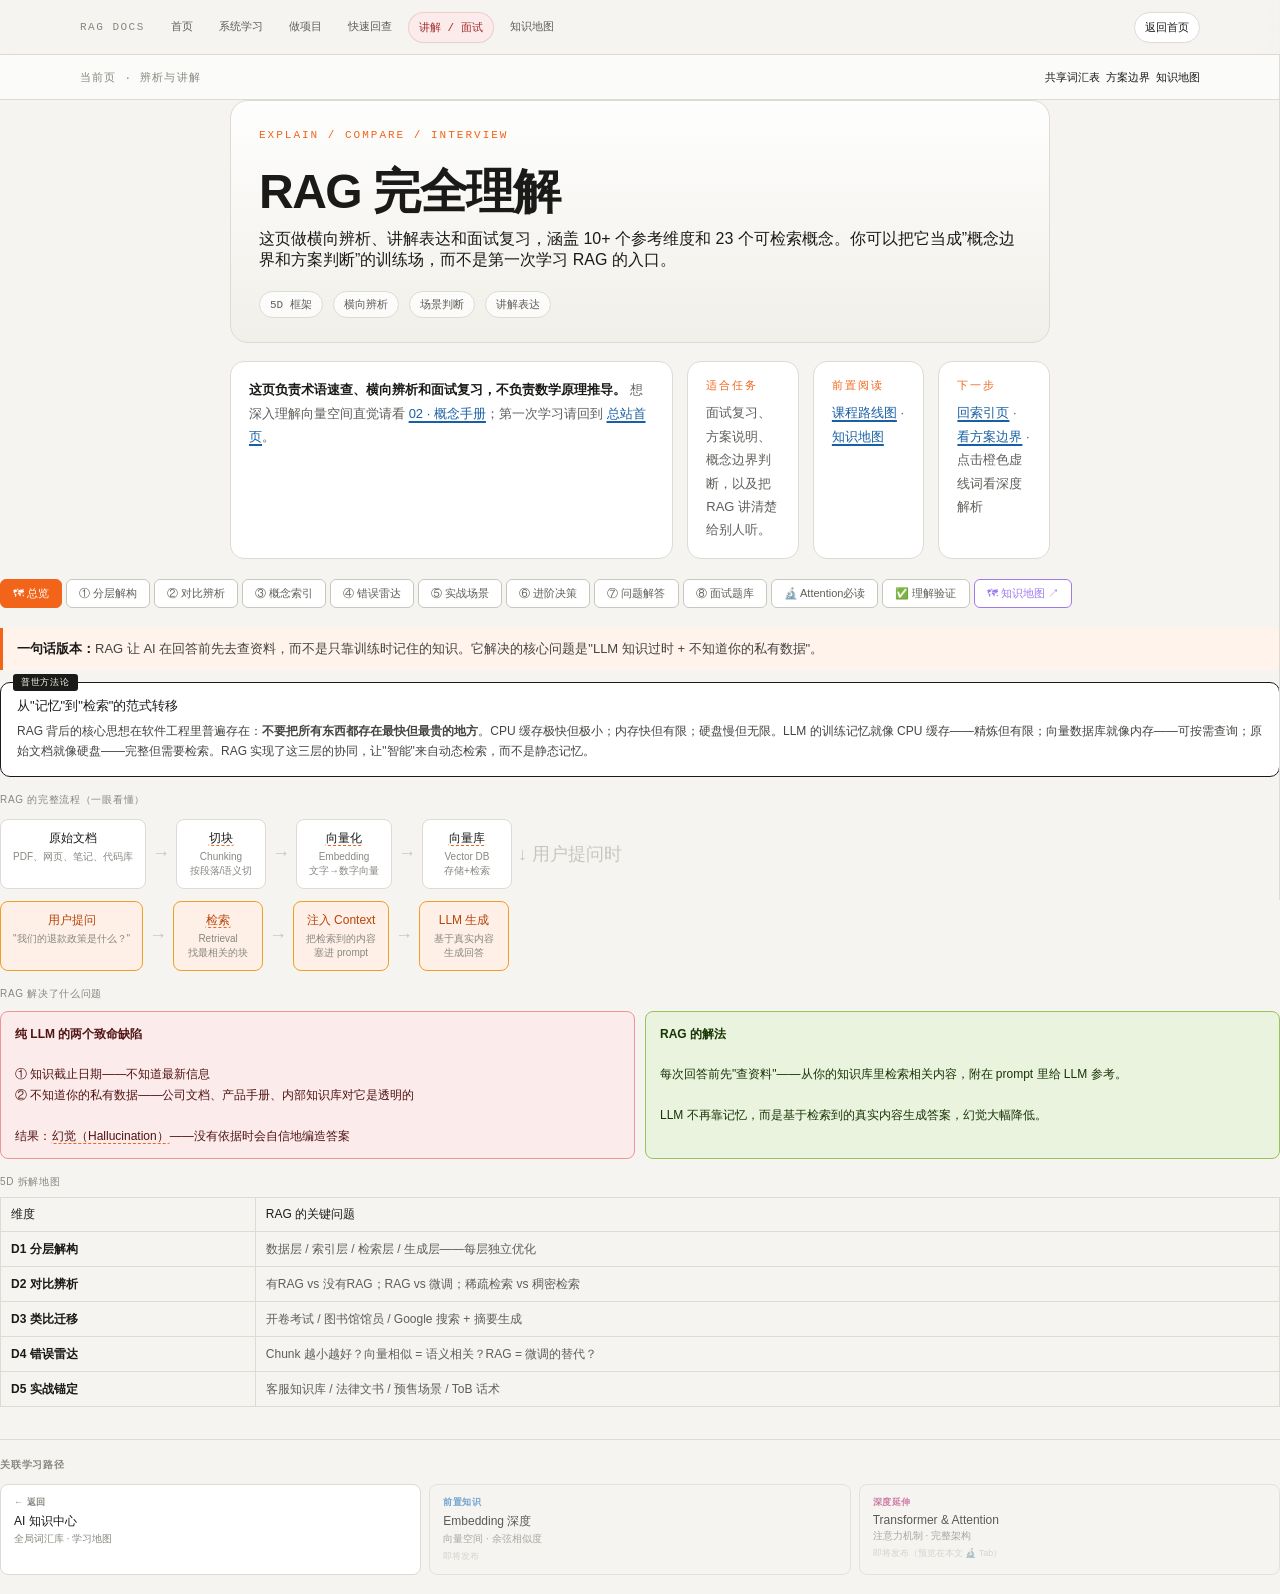
==== commit 9d90e3b3: "refactor: 拍平 demo/code 两层目录为 code/ rag/demo/code/ → rag/code/，与 docs/ 平级对称。 更新 README、7 个 HTML 文件及 P" ====
--- a/rag/docs/rag-5d.html
+++ b/rag/docs/rag-5d.html
@@ -3,7 +3,7 @@
 <head>
 <meta charset="UTF-8">
 <meta name="viewport" content="width=device-width, initial-scale=1.0">
-<title>RAG 完全理解 · 5D框架</title>
+<title>RAG 完全理解 · 概念手册</title>
 <style>
 * { box-sizing: border-box; margin: 0; padding: 0; }
 body {
@@ -285,6 +285,11 @@
 .q20-a { font-size: 12px; color: #5f5e5a; line-height: 1.7; }
 .q20-a strong { color: #1a1a18; }
 .q20-a code { font-family: "SF Mono", monospace; font-size: 10px; background: #f1efe8; padding: 1px 5px; border-radius: 3px; }
+.q20-group { font-size: 10px; font-weight: 700; letter-spacing: .08em; text-transform: uppercase; color: #888780; margin: 20px 0 8px 0; padding-bottom: 6px; border-bottom: 0.5px solid #dedad4; }
+.concept-index-group { margin-bottom: 18px; }
+.concept-index-group-label { font-size: 10px; font-weight: 700; color: #888780; letter-spacing: .06em; text-transform: uppercase; margin-bottom: 8px; }
+.concept-badge { display: inline-block; cursor: pointer; background: #f1efe8; border: 0.5px solid #dedad4; border-radius: 20px; padding: 5px 12px; font-size: 11px; color: #1a1a18; margin: 3px; transition: all .15s; }
+.concept-badge:hover { background: #F26419; color: #fff; border-color: #F26419; }
 @media(max-width:820px){.page-intro,.intro-meta-grid{grid-template-columns:1fr}}
 
 /* ── Comparison ── */
@@ -303,7 +308,7 @@
     <div class="site-nav-links">
       <a href="index.html" class="site-nav-link">首页</a>
       <a href="00_课程路线图.html" class="site-nav-link">系统学习</a>
-      <a href="03_工程方法论手册.html" class="site-nav-link">做项目</a>
+      <a href="04_工程方法论手册.html" class="site-nav-link">做项目</a>
       <a href="ai-knowledge-hub.html" class="site-nav-link">快速回查</a>
       <a href="rag-5d.html" class="site-nav-link current">讲解 / 面试</a>
       <a href="rag-knowledge-map.html" class="site-nav-link">知识地图</a>
@@ -316,7 +321,7 @@
     <div class="sub-nav-label">当前页 · 辨析与讲解</div>
     <div class="sub-nav-links">
       <a href="ai-knowledge-hub.html#glossary" class="sub-nav-link">共享词汇表</a>
-      <a href="03_工程方法论手册.html#boundary" class="sub-nav-link">方案边界</a>
+      <a href="04_工程方法论手册.html#boundary" class="sub-nav-link">方案边界</a>
       <a href="rag-knowledge-map.html" class="sub-nav-link">知识地图</a>
     </div>
   </div>
@@ -337,7 +342,7 @@
   <div class="page-header-main">
     <div class="eyebrow">Explain / Compare / Interview</div>
     <h1>RAG 完全理解</h1>
-    <p class="lead">这页用 5D 框架做横向辨析、讲解表达和面试复习。你可以把它当成“概念边界和方案判断”的训练场，而不是第一次学习 RAG 的入口。</p>
+    <p class=”lead”>这页做横向辨析、讲解表达和面试复习，涵盖 10+ 个参考维度和 23 个可检索概念。你可以把它当成”概念边界和方案判断”的训练场，而不是第一次学习 RAG 的入口。</p>
     <div class="header-badges">
       <span>5D 框架</span>
       <span>横向辨析</span>
@@ -349,7 +354,7 @@
 
 <section class="page-intro">
   <div class="page-role">
-    <strong>这页负责横向辨析、讲解和面试，不负责第一次系统入门。</strong> 如果你还没建立顺序感，请回到 <a href="index.html">总站首页</a> 后先进入 <a href="00_课程路线图.html">课程路线图</a>。
+    <strong>这页负责术语速查、横向辨析和面试复习，不负责数学原理推导。</strong> 想深入理解向量空间直觉请看 <a href="02_概念手册_向量与检索.html">02 · 概念手册</a>；第一次学习请回到 <a href="index.html">总站首页</a>。
   </div>
   <div class="intro-meta-grid">
     <article class="intro-meta-card">
@@ -362,7 +367,7 @@
     </article>
     <article class="intro-meta-card">
       <div class="intro-label">下一步</div>
-      <div class="intro-body"><a href="ai-knowledge-hub.html">回索引页</a> · <a href="03_工程方法论手册.html#boundary">看方案边界</a> · 点击橙色虚线词看深度解析</div>
+      <div class="intro-body"><a href="ai-knowledge-hub.html">回索引页</a> · <a href="04_工程方法论手册.html#boundary">看方案边界</a> · 点击橙色虚线词看深度解析</div>
     </article>
   </div>
 </section>
@@ -371,14 +376,15 @@
   <button class="tab active" onclick="show(0)">🗺 总览</button>
   <button class="tab" onclick="show(1)">① 分层解构</button>
   <button class="tab" onclick="show(2)">② 对比辨析</button>
-  <button class="tab" onclick="show(3)">③ 类比迁移</button>
+  <button class="tab" onclick="show(3)">③ 概念索引</button>
   <button class="tab" onclick="show(4)">④ 错误雷达</button>
   <button class="tab" onclick="show(5)">⑤ 实战场景</button>
   <button class="tab" onclick="show(6)">⑥ 进阶决策</button>
   <button class="tab" onclick="show(7)">⑦ 问题解答</button>
   <button class="tab" onclick="show(8)">⑧ 面试题库</button>
-  <button class="tab" onclick="window.location.href='rag-knowledge-map.html'" style="border-color:#9f7aea;color:#9f7aea">🔬 知识地图 ↗</button>
+  <button class="tab" onclick="show(9)">🔬 Attention必读</button>
   <button class="tab" onclick="show(10)">✅ 理解验证</button>
+  <button class="tab" onclick="window.location.href='rag-knowledge-map.html'" style="border-color:#9f7aea;color:#9f7aea">🗺 知识地图 ↗</button>
 </div>
 
 <!-- ══ Panel 0: 总览 ══ -->
@@ -591,69 +597,55 @@
   </div>
 </div>
 
-<!-- ══ Panel 3: 类比迁移 ══ -->
+<!-- ══ Panel 3: 概念索引 ══ -->
 <div class="panel" id="p3">
-  <div class="callout"><strong>类比迁移的目标：</strong>把 RAG 的核心机制映射到已有的认知结构上。能用类比解释，说明真正理解了。</div>
-
-  <div class="sl">类比 1：开卷考试（最直觉的类比）</div>
-  <div class="card">
-    <div class="card-b">
-      <strong>闭卷考试 = 纯 LLM</strong>：只能用脑子里记住的内容作答。知识过时了、记错了，答案就错了。<br><br>
-      <strong>开卷考试 = RAG</strong>：考试时允许翻参考资料。不依赖记忆，依赖实时查找。<br><br>
-      <strong><span class="concept" onclick="openConcept('isomorphism')">同构</span>的核心结构：</strong>从"依赖记忆"到"依赖实时检索"——不是记得更多，而是查得更准。<br><br>
-      <strong>类比的边界：</strong>开卷考试里学生自己判断翻哪页；RAG 里这个判断由向量相似度算法完成，不一定总是正确的。
-    </div>
-  </div>
-
-  <div class="sl">类比 2：图书馆馆员（理解 RAG 分工）</div>
-  <div class="card">
-    <div class="card-b">
-      <strong>先明确馆员的角色定义：</strong>馆员不是「直接回答你的问题」的人，而是「帮你找到答案在哪本书的哪一页」的人。这个分工是整个类比的核心。<br><br>
-      <strong>RAG 的分工映射：</strong>
-      <pre>你（用户）         → 提出问题
-馆员 = RAG系统      → 把问题转成向量，去书架（Vector DB）找相关书籍
-书架 = Vector DB    → 返回最相关的几段内容（Top-K Chunks）
-馆员 + 段落 + LLM   → 基于找到的段落内容，综合生成回答</pre>
-      <strong>这个类比准确的部分：</strong>强调了「检索」和「回答」是两步分开的——馆员（RAG）先找到内容，LLM 再基于内容生成答案，不是 LLM 直接从记忆回答。<br><br>
-      <strong>书架的正确理解：</strong>书架就是 Vector DB，里面存的不是原始书籍，而是书籍内容的「向量索引」——类似图书馆的检索系统（杜威十进制分类法），按语义相似度排布，方便快速找到相关内容。<br><br>
-      <strong>类比的边界（也是RAG的真实局限）：</strong>真人馆员能理解隐含意图（你说「找本能帮我睡着的书」，他能联想到睡眠障碍/冥想/心理疏导）；RAG 的向量检索只理解表面语义相似度，理解不了隐含逻辑——这就是为什么要加 <span class="concept" onclick="openConcept('queryrewrite')">Query 改写</span>来弥补：用 LLM 先理解真实意图，再去检索。
-    </div>
-  </div>
-
-  <div class="sl">类比 3：Google 搜索 + 摘要（理解范式转变）</div>
-  <div class="card">
-    <div class="card-b">
-      <strong>Google 时代</strong>：你输入关键词 → 系统返回10条链接 → <strong>你自己点进去读每篇文章</strong> → 你自己综合得出结论<br><br>
-      <strong>RAG 时代</strong>：你提出问题 → 系统检索相关文档块 → <strong>LLM 替你读并综合</strong> → 直接输出结论<br><br>
-      核心差别只有一步：<strong>「谁来阅读和总结」</strong>——Google 让你自己读，RAG 让 LLM 替你读。<br><br>
-      <strong>这是一次范式转变：</strong>从「检索→展示→用户自己理解」变成了「检索→理解→直接给出结论」。用户不再需要阅读能力和信息筛选能力，而是把这部分工作外包给了 LLM。<br><br>
-      <strong>RAG vs Google 的技术差别：</strong>
-      <table style="margin:8px 0;font-size:11px">
-        <tr><th></th><th>Google</th><th>RAG</th></tr>
-        <tr><td>排名方式</td><td>PageRank（链接图谱）</td><td>向量相似度（语义）</td></tr>
-        <tr><td>数据范围</td><td>公开网页</td><td>私有知识库</td></tr>
-        <tr><td>输出形式</td><td>链接列表，展示原文</td><td>LLM 重新生成的答案</td></tr>
-        <tr><td>最终工作</td><td>用户自己阅读综合</td><td>LLM 替用户阅读综合</td></tr>
-      </table>
-    </div>
-  </div>
-
-  <div class="sl">RAG 协调了哪三层？</div>
-  <div class="callout-blue">
-    <strong>你的理解是正确的：RAG 协调了 LLM + 向量数据库 + 原始文档三层。</strong><br><br>
-    更精确地说：<br>
-    • <strong>原始文档</strong>（数据源）= 知识的「原材料」，PDF/网页/笔记<br>
-    • <strong>向量数据库</strong>（索引层）= 原始文档的「检索索引」，把文档变成可快速语义检索的形式<br>
-    • <strong>LLM</strong>（生成层）= 「理解和表达」引擎，基于检索到的内容生成人类可读的答案<br><br>
-    RAG 是让这三层协同工作的 Pipeline：原始文档 → 向量化存入 DB → 检索时找出相关块 → 给 LLM 参考生成答案。每层可以独立升级（换更好的 Embedding 模型、换更大的 LLM），互不影响。
-  </div>
-
-  <div class="sl">RAG 和 MCP 的关系</div>
-  <div class="callout-blue">
-    <strong>RAG 和 MCP 是互补的，不是竞争的。</strong><br><br>
-    MCP Resource = <strong>精确地址查找</strong>——你知道要找「3楼302室」，直接去拿<br>
-    RAG = <strong>语义搜索</strong>——你只知道「好像有个关于退款的东西」，需要系统帮你找<br><br>
-    同一个知识库：知道要什么用 MCP，不知道要什么用 RAG。两种访问方式各有适用场景。
+  <div class="callout"><strong>概念索引：</strong>点击任意概念标签，立即查看深度解析。共 23 个 RAG 核心概念，覆盖全文所有橙色虚线词。</div>
+
+  <div class="concept-index-group">
+    <div class="concept-index-group-label">🔧 基础流程</div>
+    <span class="concept-badge" onclick="openConcept('gigo')">Garbage In, Garbage Out</span>
+    <span class="concept-badge" onclick="openConcept('chunking')">Chunking · 切块策略</span>
+    <span class="concept-badge" onclick="openConcept('overlap')">Overlap · 块重叠</span>
+    <span class="concept-badge" onclick="openConcept('embedding')">Embedding · 向量化</span>
+    <span class="concept-badge" onclick="openConcept('vectordb')">Vector DB · 向量数据库</span>
+  </div>
+
+  <div class="concept-index-group">
+    <div class="concept-index-group-label">🔍 检索技术</div>
+    <span class="concept-badge" onclick="openConcept('retrieval')">Retrieval · 检索</span>
+    <span class="concept-badge" onclick="openConcept('sparse')">稀疏 vs 稠密检索</span>
+    <span class="concept-badge" onclick="openConcept('hybrid')">混合检索 · Hybrid Search</span>
+    <span class="concept-badge" onclick="openConcept('rrf')">RRF · 互惠排名融合</span>
+    <span class="concept-badge" onclick="openConcept('reranking')">Reranking · 重排序</span>
+    <span class="concept-badge" onclick="openConcept('recall')">召回率 · Recall</span>
+    <span class="concept-badge" onclick="openConcept('queryrewrite')">Query 改写 / 扩展</span>
+    <span class="concept-badge" onclick="openConcept('metadata')">Metadata Filter · 元数据过滤</span>
+  </div>
+
+  <div class="concept-index-group">
+    <div class="concept-index-group-label">🏗 架构选型</div>
+    <span class="concept-badge" onclick="openConcept('finetune')">Fine-tuning vs RAG</span>
+    <span class="concept-badge" onclick="openConcept('realtime')">实时性场景 · 替代方案</span>
+  </div>
+
+  <div class="concept-index-group">
+    <div class="concept-index-group-label">🧠 LLM 行为</div>
+    <span class="concept-badge" onclick="openConcept('hallucination')">Hallucination · 幻觉</span>
+    <span class="concept-badge" onclick="openConcept('attention')">注意力机制 &amp; Lost in the Middle</span>
+    <span class="concept-badge" onclick="openConcept('lostinmiddle')">Lost in the Middle</span>
+    <span class="concept-badge" onclick="openConcept('llmbehavior')">LLM 行为 · 深度理解</span>
+    <span class="concept-badge" onclick="openConcept('fewshot')">Few-shot · 少样本提示</span>
+  </div>
+
+  <div class="concept-index-group">
+    <div class="concept-index-group-label">📐 高级概念</div>
+    <span class="concept-badge" onclick="openConcept('isomorphism')">同构 · Isomorphism</span>
+    <span class="concept-badge" onclick="openConcept('querydoc')">Query 与 Document · 双编码器</span>
+    <span class="concept-badge" onclick="openConcept('tokenizer')">Token 与汉字 · 换算关系</span>
+  </div>
+
+  <div class="callout" style="margin-top:8px;font-size:11px;color:#888780;background:#f5f4f0;border-left-color:#c8c7be;">
+    💡 这些概念词在其他 Tab 的正文中也以橙色虚线标注，点击文中的词同样可以查看解析。
   </div>
 </div>
 
@@ -1036,7 +1028,7 @@
     ① 知识量很小（&lt;50页文档）→ 直接放进 system prompt，全局理解反而更好，但每次消耗全部 token<br>
     ② 需要改变 LLM 的推理方式或稳定输出格式 → 微调（或 system prompt + few-shot）<br>
     ③ 所有问题都是精确查找 → 传统数据库/搜索引擎直接查更好<br>
-    ④ 实时性要求极高（秒级更新）→ RAG 的 Embedding 有延迟
+    ④ <span class="concept" onclick="openConcept('realtime')">实时性要求极高（秒级更新）</span>→ RAG 的 Embedding 入库有延迟，新内容无法被立刻检索到
   </div>
 
   <div class="methodology-box">
@@ -1050,8 +1042,9 @@
 
 <!-- ══ Panel 7: 问题解答 ══ -->
 <div class="panel" id="p7">
-  <div class="callout"><strong>针对你的 19 个问题的深度解答。</strong>这些是理解 RAG 过程中最容易卡住的地方。</div>
-
+  <div class="callout"><strong>21 个高频问题深度解答。</strong>这些是理解 RAG 过程中最容易卡住的地方。</div>
+
+  <div class="q20-group">🧱 核心原理 · Q1–Q4</div>
   <div class="q20">
     <div class="q20-q"><span class="q20-num">Q1</span>Garbage In, Garbage Out 分别是什么意思？</div>
     <div class="q20-a">直译"垃圾进，垃圾出"。这是计算机科学的基础原则，意思是：<strong>无论算法多好，输入数据质量差，输出结果必然差</strong>。在 RAG 里具体指：文档有错误内容 → 检索到错误内容 → LLM 基于错误内容生成错误回答。就像厨师再厉害，食材是烂的也做不出好菜。这个原则的深层含义：<strong>优化算法的投入回报，永远低于提升数据质量的投入回报</strong>。</div>
@@ -1075,37 +1068,26 @@
     <strong>类比迁移的价值：</strong>当你找到同构结构，就可以直接迁移已有认知，不需要重新建立理解框架。学过开卷考试的人立刻就能理解 RAG 的核心逻辑。这是高效学习和解释复杂概念的核心技巧。</div>
   </div>
 
-  <div class="q20">
-    <div class="q20-q"><span class="q20-num">Q1</span>RAG 协调了哪三层？</div>
+  <div class="q20-group">✂️ 分块 &amp; 向量 · Q5–Q12</div>
+  <div class="q20">
+    <div class="q20-q"><span class="q20-num">Q5</span>RAG 协调了哪三层？</div>
     <div class="q20-a">你的理解正确。RAG 协调了：<strong>原始文档</strong>（数据源，PDF/网页/笔记）→ <strong>向量数据库</strong>（索引层，把文档变成可快速语义检索的形式）→ <strong>LLM</strong>（生成层，基于检索结果理解并输出答案）。向量库是原始文档的「检索索引」而不是替代——检索时从向量库找到相关 Chunk 的位置，再去原始文档里拿内容给 LLM。三层各司其职，可以独立升级。</div>
   </div>
 
   <div class="q20">
-    <div class="q20-q"><span class="q20-num">Q2</span>Reranking 是什么，为什么能解决"语义相关不代表回答问题"？</div>
-    <div class="q20-a"><strong>向量检索的局限：</strong>「取消订单原因」和「取消订单步骤」在向量空间里距离很近（都和「取消订单」相关），但一个回答「为什么」，一个回答「怎么做」——本质不同。<br><br>
-    <strong>Reranking 的原理：</strong>交叉编码器把「问题 + 文档」拼在一起输入模型，联合理解「这个文档是否真的回答了这个问题」。类比：向量检索是「看书名猜内容」，Reranking 是「翻开书逐页阅读判断相关性」。精度高但速度慢，所以只用在候选集缩小后的精排阶段。</div>
-  </div>
-
-  <div class="q20">
-    <div class="q20-q"><span class="q20-num">Q3</span><span class="concept" onclick="openConcept('querydoc')">query 和 document 分别编码，这里的 query 和 document 是什么？</span></div>
+    <div class="q20-q"><span class="q20-num">Q6</span><span class="concept" onclick="openConcept('querydoc')">query 和 document 分别编码，这里的 query 和 document 是什么？</span></div>
     <div class="q20-a"><strong>Query</strong>（查询） = 用户提的问题，是「需求方」；<strong>Document</strong>（文档块）= 知识库里的 Chunk，是「供给方」。<br><br>
     双编码器分别把两者编码成向量再计算相似度，速度快（文档向量可以预先计算存好）。交叉编码器（Reranking 阶段使用）把 query+document 拼在一起联合评分，精度高但每次都要重新计算。点击概念词查看详细对比。</div>
   </div>
 
   <div class="q20">
-    <div class="q20-q"><span class="q20-num">Q4</span>同构是什么意思？</div>
-    <div class="q20-a">来自数学的概念，指<strong>两个不同系统之间存在相同的结构关系</strong>。例：开卷考试和 RAG 表面完全不同，但「从外部资料检索→基于资料回答」这个结构是同构的。<br><br>
-    <strong>类比迁移的价值：</strong>当你找到同构结构，就可以直接迁移已有认知，不需要重新建立理解框架。学过开卷考试的人立刻就能理解 RAG 的核心逻辑。这是高效学习和解释复杂概念的核心技巧。</div>
-  </div>
-
-  <div class="q20">
-    <div class="q20-q"><span class="q20-num">Q5</span>Google 搜索 + 摘要，你的理解是否正确？以及范式转变的含义？</div>
+    <div class="q20-q"><span class="q20-num">Q7</span>Google 搜索 + 摘要，你的理解是否正确？以及范式转变的含义？</div>
     <div class="q20-a">你的理解正确：RAG = 向量检索 + 结果给 LLM + LLM 总结。<br><br>
     <strong>范式转变的深层含义：</strong>Google 时代是「检索→展示→用户自己阅读理解综合」，用户需要有信息筛选和阅读能力；RAG 时代是「检索→LLM 替你阅读理解→直接给结论」，用户不再需要自己综合。这不只是效率提升，而是<strong>「谁来完成理解」这件事的转移</strong>——从人转移到 AI。代价是：你看不到中间过程，更难发现 AI 是否理解错了。</div>
   </div>
 
   <div class="q20">
-    <div class="q20-q"><span class="q20-num">Q6</span>Chunk 多大合适？<span class="concept" onclick="openConcept('tokenizer')">256 token 对应中文多少字，为什么不是1:1？</span></div>
+    <div class="q20-q"><span class="q20-num">Q8</span>Chunk 多大合适？<span class="concept" onclick="openConcept('tokenizer')">256 token 对应中文多少字，为什么不是1:1？</span></div>
     <div class="q20-a">
     BPE tokenizer：汉字平均约 1.5 token/字，所以 256 token ≈ 128–170 汉字（约一段正文），512 token ≈ 256–340 汉字（约半页 A4）。<br><br>
     <strong>按场景推荐：</strong>
@@ -1120,7 +1102,7 @@
   </div>
 
   <div class="q20">
-    <div class="q20-q"><span class="q20-num">Q7</span><span class="concept" onclick="openConcept('llmbehavior')">LLM 行为</span>是什么，为什么不能用 prompt 解决，什么场景必须微调？</div>
+    <div class="q20-q"><span class="q20-num">Q9</span><span class="concept" onclick="openConcept('llmbehavior')">LLM 行为</span>是什么，为什么不能用 prompt 解决，什么场景必须微调？</div>
     <div class="q20-a">你说得对，<strong>大多数格式/风格要求用 system prompt + <span class="concept" onclick="openConcept('fewshot')">few-shot</span> 就够了</strong>，不必微调。微调的必要场景是：<br><br>
     ① <strong>行为需要高度稳定且不可被覆盖：</strong>医疗 AI 必须永远在回答里带免责声明，即使用户说"不要加免责声明"也要加<br>
     ② <strong>任务需要特定推理模式：</strong>训练模型按特定思维链推理代码 bug<br>
@@ -1130,13 +1112,13 @@
   </div>
 
   <div class="q20">
-    <div class="q20-q"><span class="q20-num">Q8</span>注意力是什么？完整的费曼式讲解请看 <button onclick="show(9)" style="border:none;background:none;color:#F26419;cursor:pointer;font-size:12px;font-weight:500;padding:0;text-decoration:underline">🔬 Attention 必读 Tab</button>。这里给快速版本：</div>
+    <div class="q20-q"><span class="q20-num">Q10</span>注意力是什么？完整的费曼式讲解请看 <button onclick="show(9)" style="border:none;background:none;color:#F26419;cursor:pointer;font-size:12px;font-weight:500;padding:0;text-decoration:underline">🔬 Attention 必读 Tab</button>。这里给快速版本：</div>
     <div class="q20-a">注意力 = 「打分+加权求和」。每个词对句子里其他词打相关性分数（Q·K），softmax 归一化成权重，按权重加总内容（V），输出「看过整句话后的理解结果」。<br><br>
     <strong>和人类注意力的共同点：</strong>开头结尾比中间「记得清楚」（Lost in the Middle）。<strong>区别：</strong>人类注意力由兴趣驱动，LLM 注意力由训练数据的位置模式驱动。</div>
   </div>
 
   <div class="q20">
-    <div class="q20-q"><span class="q20-num">Q9</span>Embedding 模型不适合领域是什么意思？</div>
+    <div class="q20-q"><span class="q20-num">Q11</span>Embedding 模型不适合领域是什么意思？</div>
     <div class="q20-a">Embedding 模型把文本映射到向量空间，<strong>语义相近的文本在空间里距离近</strong>。如果模型用通用文本训练，它对专业词汇的理解会有偏差：<br><br>
     • 医疗：通用模型里"阳性"和"积极/正面"距离近；医疗语境里"阳性"应该和"检测异常/感染"距离近<br>
     • 法律："无效"在通用语境是"没用"，法律语境是"不具法律效力"<br>
@@ -1145,7 +1127,7 @@
   </div>
 
   <div class="q20">
-    <div class="q20-q"><span class="q20-num">Q10</span>Overlap 是什么，20-30% overlap 表达什么意思？</div>
+    <div class="q20-q"><span class="q20-num">Q12</span>Overlap 是什么，20-30% overlap 表达什么意思？</div>
     <div class="q20-a"><strong>定义：</strong>切块时相邻两块共享一部分内容，防止重要信息被切断分在两块。<br><br>
     <strong>具体例子</strong>（Chunk=100 token，overlap=20%=20 token）：
     <pre>第1块：第 1-100 token（"退款申请需在购买后30天内提交...必须附上"）
@@ -1155,8 +1137,9 @@
     <strong>代价：</strong>存储空间增加 20-30%，检索时可能出现重复内容（需去重）。<strong>收益：</strong>大幅降低"语义被切断"导致的检索质量下降。</div>
   </div>
 
-  <div class="q20">
-    <div class="q20-q"><span class="q20-num">Q11</span>为什么混合检索比单一检索更有效？人类是如何检索的？</div>
+  <div class="q20-group">🔎 检索策略进阶 · Q13–Q18</div>
+  <div class="q20">
+    <div class="q20-q"><span class="q20-num">Q13</span>为什么混合检索比单一检索更有效？人类是如何检索的？</div>
     <div class="q20-a"><strong>互补盲区：</strong>
     • 稀疏检索（BM25）盲区：不理解同义词和语义关联——"汽车"和"车辆"会被认为完全不同的词
     • 稠密检索（向量）盲区：精确词匹配弱——"iPhone 16 Pro Max 256GB 钛金黑"可能被模糊匹配到其他型号<br><br>
@@ -1165,7 +1148,7 @@
   </div>
 
   <div class="q20">
-    <div class="q20-q"><span class="q20-num">Q12</span>多文档综合问题回答差，具体讲解一下？</div>
+    <div class="q20-q"><span class="q20-num">Q14</span>多文档综合问题回答差，具体讲解一下？</div>
     <div class="q20-a"><strong>场景：</strong>用户问"对比我们2023年和2024年的定价策略有什么变化"。<br><br>
     <strong>问题：</strong>这个问题需要同时检索 2023 年文档和 2024 年文档的相关段落。如果 Top-K=3，系统可能只返回 3 条结果，而这 3 条可能全来自 2024 年文档（因为更新，向量更接近当前 query），2023 年的数据根本没有进入 context。LLM 没有足够信息做对比，只能编造或说"没有2023年数据"。<br><br>
     <strong>解决方案：</strong>
@@ -1175,7 +1158,7 @@
   </div>
 
   <div class="q20">
-    <div class="q20-q"><span class="q20-num">Q13</span>Query 扩展是什么？<span class="concept" onclick="openConcept('recall')">召回率</span>是什么？</div>
+    <div class="q20-q"><span class="q20-num">Q15</span>Query 扩展是什么？<span class="concept" onclick="openConcept('recall')">召回率</span>是什么？</div>
     <div class="q20-a">用户的原始 query 往往太短、信息不足，导致检索召回不全。Query 扩展就是用 LLM 把原始 query 扩展成多个相关 query，每个 query 分别检索，合并去重后统一送入 Reranking。<br><br>
     <strong>具体例子：</strong>
     <pre>原始 query: "这个怎么退"
@@ -1189,7 +1172,7 @@
   </div>
 
   <div class="q20">
-    <div class="q20-q"><span class="q20-num">Q14</span>Metadata Filter + 混合检索的机制是什么？有成型技术方案么？深层方法论是什么？</div>
+    <div class="q20-q"><span class="q20-num">Q16</span>Metadata Filter + 混合检索的机制是什么？有成型技术方案么？深层方法论是什么？</div>
     <div class="q20-a"><strong>机制：</strong>在向量检索之上叠加结构化字段过滤。先用元数据（行业/年份/文档类型）缩小候选集，再在候选集内做混合检索。<br><br>
     <strong>执行顺序：</strong>
     <pre>全量文档（100,000条）
@@ -1203,7 +1186,7 @@
   </div>
 
   <div class="q20">
-    <div class="q20-q"><span class="q20-num">Q15</span>Query 改写，LLM 是基于单个句子改写，还是基于上下文改写？</div>
+    <div class="q20-q"><span class="q20-num">Q17</span>Query 改写，LLM 是基于单个句子改写，还是基于上下文改写？</div>
     <div class="q20-a">两种模式都有，取决于场景：<br><br>
     <strong>单轮对话：</strong>只有当前 query，LLM 基于这一句改写，扩展意图（如 Q13 的例子）。<br><br>
     <strong>多轮对话（更重要的场景）：</strong>
@@ -1215,7 +1198,7 @@
   </div>
 
   <div class="q20">
-    <div class="q20-q"><span class="q20-num">Q16</span>RRF 是什么，怎么用，为什么这么用？</div>
+    <div class="q20-q"><span class="q20-num">Q18</span>RRF 是什么，怎么用，为什么这么用？</div>
     <div class="q20-a"><strong>定义：</strong>Reciprocal Rank Fusion，互惠排名融合。合并多个排序列表的算法。<br><br>
     <strong>公式：</strong><code>score(doc) = Σ 1/(k + rank_i)</code>，k=60（经验值），rank_i 是文档在第 i 个列表里的排名<br><br>
     <strong>具体例子：</strong>
@@ -1227,8 +1210,9 @@
     <strong>为什么不直接加分数？</strong>向量相似度是 0.85，BM25 分数是 47.3——两个完全不同的尺度，直接相加没有意义。排名是可比的（第1名就是第1名），用排名融合绕开了尺度问题。</div>
   </div>
 
-  <div class="q20">
-    <div class="q20-q"><span class="q20-num">Q17</span>知识量小（&lt;50页）直接放 system prompt，准确率如何？有什么问题？</div>
+  <div class="q20-group">🏗 系统设计 · Q19–Q21</div>
+  <div class="q20">
+    <div class="q20-q"><span class="q20-num">Q19</span>知识量小（&lt;50页）直接放 system prompt，准确率如何？有什么问题？</div>
     <div class="q20-a"><strong>优势：</strong>LLM 能整体理解文档的完整语境，没有检索误差，对需要跨文档推理的问题效果更好。<br><br>
     <strong>问题和限制：</strong>
     • <strong>成本：</strong>每次请求都消耗全部文档的 token，50页约 25,000 token，每次请求费用 ≈ $0.05-0.1（GPT-4o），高频查询成本很高
@@ -1239,7 +1223,7 @@
   </div>
 
   <div class="q20">
-    <div class="q20-q"><span class="q20-num">Q18</span>256-512 token 对应中文是多少个字？</div>
+    <div class="q20-q"><span class="q20-num">Q20</span>256-512 token 对应中文是多少个字？</div>
     <div class="q20-a">OpenAI tokenizer 对中文的处理：<strong>1个汉字 ≈ 1-2个 token</strong>（平均约 1.5 token）。<br><br>
     • 256 token ≈ 128-170 个汉字（约一个段落，100-150字的正文）<br>
     • 512 token ≈ 256-340 个汉字（约半页 A4 纸的正文）<br>
@@ -1248,7 +1232,7 @@
   </div>
 
   <div class="q20">
-    <div class="q20-q"><span class="q20-num">Q19</span>稀疏检索就是关键词切分，稠密检索就是向量，理解对吗？</div>
+    <div class="q20-q"><span class="q20-num">Q21</span>稀疏检索就是关键词切分，稠密检索就是向量，理解对吗？</div>
     <div class="q20-a">理解基本正确，补充更精确的定义：<br><br>
     <strong>稀疏检索：</strong>文档表示为词频向量——每个维度对应一个词，值是该词在文档中的权重（TF-IDF/BM25）。维度数量 = 词汇表大小（通常数万维），但每个文档只有少量非零维度，所以叫"稀疏"。BM25 是稀疏检索的主流算法，改进了简单词频计数，考虑了词的稀有性和文档长度。<br><br>
     <strong>稠密检索：</strong>文档通过神经网络（Embedding 模型）映射到固定维度的向量（通常 768-1536 维），所有维度都有值，所以叫"稠密"。检索时计算 query 向量和文档向量的余弦相似度或点积。<br><br>
@@ -1258,61 +1242,31 @@
 
 <!-- ══ Panel 8: 面试题库 ══ -->
 <div class="panel" id="p8">
-  <div class="sl">基础题</div>
-
-  <div class="qa">
-    <div class="qa-level" style="color:#3b6d11">基础</div>
-    <div class="qa-q">RAG 是什么？解决了什么问题？</div>
-    <div class="qa-a">Retrieval-Augmented Generation，检索增强生成。解决两个问题：①LLM 知识有截止日期；②LLM 不知道你的私有数据。核心机制：回答前先检索相关内容，把检索结果附在 prompt 里让 LLM 参考，而不是靠训练记忆。</div>
-    <div class="qa-hl">"RAG 让 AI 从靠记忆答题，变成靠查资料答题。"</div>
-  </div>
-
-  <div class="qa">
-    <div class="qa-level" style="color:#3b6d11">基础</div>
-    <div class="qa-q">RAG 的完整流程是什么？</div>
-    <div class="qa-a">建设期（离线）：文档清洗 → Chunking 切块 → Embedding 向量化 → 存入 Vector DB<br>查询期（在线）：用户提问 → 问题向量化 → Vector DB 检索 Top-K → 注入 Prompt → LLM 生成回答</div>
-  </div>
-
-  <div class="qa">
-    <div class="qa-level" style="color:#3b6d11">基础</div>
-    <div class="qa-q">RAG 和微调有什么区别，什么时候用哪个？</div>
-    <div class="qa-a">RAG：解决"知道什么"的问题，知识频繁更新、需要可溯源时用；微调：解决"怎么说"的问题，固定输出格式/风格、任务专一化时用。两者不互斥，生产中常结合使用。简单格式要求用 system prompt + few-shot 往往就够了，不必微调。</div>
-  </div>
-
-  <div class="sep"></div>
-  <div class="sl">进阶题</div>
-
-  <div class="qa">
-    <div class="qa-level" style="color:#F26419">进阶</div>
-    <div class="qa-q">RAG 效果差，你会从哪里开始排查？</div>
-    <div class="qa-a">分层诊断（不要上来就调所有参数）：①先打印检索到的内容，看是否相关（检索层问题）；②如果检索内容对但回答还是差，看 Prompt 是否约束了"仅基于内容回答"（生成层问题）；③如果检索内容不完整，看 Chunk 是否太小或缺 overlap（索引层问题）；④如果数据本身有错误，追溯到数据层。</div>
-  </div>
-
-  <div class="qa">
-    <div class="qa-level" style="color:#F26419">进阶</div>
-    <div class="qa-q">稀疏检索和稠密检索的区别？生产环境用哪个？</div>
-    <div class="qa-a">稀疏（BM25）：词频匹配，精确词/专业术语/型号好，不理解语义；稠密（向量）：语义理解强，模糊查询好，精确词匹配弱。生产环境推荐混合检索（Hybrid Search），用 RRF 合并两者结果：score = Σ1/(60+rank)，因为两种分数尺度不可比，用排名融合绕开尺度问题。</div>
-  </div>
-
-  <div class="qa">
-    <div class="qa-level" style="color:#F26419">进阶</div>
-    <div class="qa-q">Reranking 是什么，为什么要加它？</div>
-    <div class="qa-a">向量检索是"找语义相似的内容"，Reranking 是"找真正回答了问题的内容"。实现：交叉编码器把 query+document 拼在一起联合评分，精度比双编码器高。两阶段：向量检索粗召回 Top-20（速度优先）→ Reranking 精排取 Top-5（精度优先）。代价：增加一次模型推理延迟；收益：准确率大幅提升，生产环境几乎必加。</div>
-  </div>
-
-  <div class="sep"></div>
-  <div class="sl">实战题</div>
-
-  <div class="qa">
-    <div class="qa-level" style="color:#E24B4A">实战</div>
-    <div class="qa-q">如何向非技术客户解释 RAG 的价值？</div>
-    <div class="qa-a">从业务痛点切入，不提向量数据库：<br><br>"您的 AI 助手现在靠'记忆'回答，文件更新了它不知道。RAG 让 AI 每次回答前先查您的最新文档——答案基于真实文件，可以追溯到哪个文件哪段话。文件更新了，AI 的回答当天就跟着变。回答不对时，您可以立刻核查来源，不是黑盒。"</div>
-  </div>
-
-  <div class="qa">
-    <div class="qa-level" style="color:#E24B4A">实战</div>
-    <div class="qa-q">设计一个金融行业客服的 RAG 系统，关键决策点是什么？</div>
-    <div class="qa-a">①数据层：产品说明书 + 监管规定 + FAQ，严格去除过期文档（金融合规要求）；②索引层：512 token Chunk + 30% overlap，保留产品代码作元数据；③检索层：混合检索（BM25 处理产品代码/条款编号 + 向量处理自然语言问询）+ Reranking；④生成层：Prompt 强制约束"仅基于提供内容回答，不确定时说明无法确认"，每条答案标注来源文件版本和日期——金融合规要求可溯源。</div>
+  <div class="callout-blue">
+    <strong>面试题库已整理为专题文档，内容更完整。</strong><br>
+    位置：<code>rag/code/mock-interview/</code>
+  </div>
+  <div style="display:grid;grid-template-columns:1fr 1fr;gap:10px;margin-top:12px">
+    <div class="card">
+      <div class="card-t">01_基础概念题.md</div>
+      <div class="card-b">RAG 定义、流程、RAG vs 微调等基础问答</div>
+    </div>
+    <div class="card">
+      <div class="card-t">04_rag评估方案汇总.md</div>
+      <div class="card-b">MRR vs RAGAS、评估工具选型</div>
+    </div>
+    <div class="card">
+      <div class="card-t">05_混合检索RRF平局陷阱.md</div>
+      <div class="card-b">RRF 平局的三种解法深度分析</div>
+    </div>
+    <div class="card">
+      <div class="card-t">06_embedding选型参考.md</div>
+      <div class="card-b">C-MTEB 榜单解读、合成 Query 陷阱</div>
+    </div>
+    <div class="card">
+      <div class="card-t">07_agentic_rag_模型选型.md</div>
+      <div class="card-b">Self-RAG meta-cognition 要求、小模型特性</div>
+    </div>
   </div>
 </div>
 
@@ -1581,7 +1535,9 @@
       { label: '定义', body: 'RAG 的核心步骤：把用户问题向量化，在 Vector DB 里找最相关的 Chunk，返回 Top-K 个结果。' },
       { label: '三种检索方式', body: '稀疏检索（BM25）：词频匹配，精确词强，不理解语义\n稠密检索（向量）：语义理解强，模糊查询好，精确词弱\n混合检索（推荐）：两者结合，用 RRF 合并排名', type: 'code' },
       { label: 'Top-K 的设置', body: 'K 太小：漏掉相关内容，多文档综合问题回答差\nK 太大：噪声增多，LLM context 膨胀，成本升高\n实践：先用 K=5，评测后调整。通常生产环境 K=5-10。', type: 'code' },
-      { label: '检索 ≠ 回答', body: '向量相似度高 ≠ 真正回答了问题。「取消订单的原因」和「取消订单的步骤」语义很近，但一个问 Why，一个问 How。这就是为什么需要 Reranking。', type: 'warn' }
+      { label: '检索 ≠ 回答', body: '向量相似度高 ≠ 真正回答了问题。「取消订单的原因」和「取消订单的步骤」语义很近，但一个问 Why，一个问 How。这就是为什么需要 Reranking。', type: 'warn' },
+      { label: '检索（动作）vs 召回（指标）', body: '两个词在 RAG 圈经常被混用，但含义不同：\n\n检索（Retrieval）= 动作，从知识库「找」内容的过程\n  例：「进行混合检索」「检索阶段」\n\n召回（Recall）= 指标，相关文档中有多少比例被找到\n  例：「召回率 = 0.8」「Context Recall」\n\n口语混用：「召回了 3 个 chunk」= 「检索到了 3 个 chunk」\n  ← 推荐系统用语渗透进 RAG，技术上不精确但广泛使用', type: 'warn' },
+      { label: 'RAG vs 推荐系统的术语差异', body: 'RAG 语境：「召回」主要是指标，检索阶段统称 retrieval\n\n推荐系统语境：有严格的阶段划分\n  召回层（Recall）= 候选集生成，从亿级压缩到万级\n  粗排层 = 万级压缩到百级\n  精排层 = 百级压缩到十级\n  重排层（Reranking）= 最终顺序\n\n跨圈说话时注意：推荐系统的「召回层」≈ RAG 的「检索阶段」', type: 'code' }
     ]
   },
   reranking: {
@@ -1705,7 +1661,9 @@
       { label: '定义', body: '召回率 = 找到的相关内容 / 全部相关内容。衡量「有多少该找到的东西被找到了」，而不是「找到的东西有多准确」。' },
       { label: '和精确率的区别', body: '召回率（Recall）：在所有10条相关文档里，找到了几条？→ 找全不找全\n精确率（Precision）：在找到的10条里，有几条真的相关？→ 找准不找准\n\n两者往往是矛盾的：扩大搜索范围（更多 K）→ 召回率↑ 精确率↓', type: 'code' },
       { label: '具体数字例子', body: '知识库里有5条关于「退款」的相关文档\nTop-K=3，找到了其中3条：召回率 = 3/5 = 60%\nTop-K=8，找到了其中5条：召回率 = 5/5 = 100%\n\nQuery 扩展把召回率从 65% 提升到 85% 的意思：原来100条相关里找到65条，扩展后找到85条。', type: 'code' },
-      { label: '在 RAG 里的重要性', body: '召回率低 → 关键信息没检索到 → LLM 只能靠记忆回答 → 幻觉风险高\n召回率过高（K 太大）→ 噪声多 → LLM 注意力分散 → 回答质量下降\n\n实践中 K=5–10 是常见的平衡点。', type: 'methodology' }
+      { label: '在 RAG 里的重要性', body: '召回率低 → 关键信息没检索到 → LLM 只能靠记忆回答 → 幻觉风险高\n召回率过高（K 太大）→ 噪声多 → LLM 注意力分散 → 回答质量下降\n\n实践中 K=5–10 是常见的平衡点。', type: 'methodology' },
+      { label: 'Recall@K vs Context Recall', body: 'Recall@K（MRR 用的）：二值指标\n  正确答案在 Top-K 里有 = 1，没有 = 0\n  不区分「覆盖了多少信息点」\n\nContext Recall（RAGAS 用的）：连续指标 0-1\n  ground truth 里有多少信息点被召回的 context 覆盖到了\n  = 信息覆盖度，更细粒度\n\n使用场景：\n  早期快速迭代 → Recall@K / MRR（无需 LLM，快速反馈）\n  阶段性评估 → Context Recall（需 LLM，但覆盖生成维度）', type: 'code' },
+      { label: '「召回」作为动词的混用', body: 'RAG 圈口语常用「召回了 3 个 chunk」，意思是「检索到了 3 个 chunk」。\n\n这是推荐系统的用语渗透：推荐系统里「召回层」专指候选集生成阶段（从亿级压到万级），术语迁移到 RAG 后变成了动词。\n\n技术交流时不会被误解，面试答题时最好用「检索到」。', type: 'warn' }
     ]
   },
   llmbehavior: {
@@ -1748,6 +1706,16 @@
       { label: '选型策略', body: '学习 / Demo 阶段  → Chroma（pip install，零配置）\n生产自建（中小规模）→ Qdrant（性能好，部署简单）\n生产自建（大规模）→ Milvus（分布式，成熟生态）\n已有 PostgreSQL   → pgvector（无需引入新组件）\n不想运维          → Pinecone（全托管，最快上线）', type: 'good' },
       { label: '核心能力对照', body: '混合检索（向量+BM25）：Qdrant ✓  Weaviate ✓  Milvus ✓  Chroma ✗\n元数据过滤：所有主流产品均支持\n持久化存储：除纯内存模式外均支持\n分布式扩展：Milvus ✓  Weaviate ✓  其余有限\n私有化部署：Chroma / Qdrant / Milvus / pgvector ✓  Pinecone ✗', type: 'code' },
       { label: '普世方法论', body: '选型原则：先能跑通，再谈性能。Demo 用 Chroma，验证完业务逻辑再迁移到 Qdrant/Milvus。向量库本身是可替换的基础设施，不要在选型上卡太久。', type: 'methodology' }
+    ]
+  },
+  realtime: {
+    title: '实时性场景 · RAG 的替代方案',
+    sections: [
+      { label: '为什么 RAG 不适合实时场景', body: 'RAG 的知识更新路径：新内容 → 分块 → Embedding 模型推理 → 写入向量库 → 才可被检索\n\n这个管道最快也需要数秒到数分钟，无法支持股价、订单状态、直播数据等秒级变化的信息。', type: 'warn' },
+      { label: '按场景选方案', body: '外部 API 数据（天气/股价/汇率）\n  → Tool Calling：LLM 在对话中直接调用 API 获取实时数据\n\n内部结构化数据（订单/库存/用户信息）\n  → Text-to-SQL：LLM 生成 SQL，直接查询数据库\n\n高频更新文档（新闻/公告/日志）\n  → 增量索引：Qdrant/Weaviate 支持实时 insert，延迟从「天」降到「分钟」\n\n同一对话内的实时上下文\n  → 直接注入 Context，不需要检索', type: 'code' },
+      { label: '生产主流：RAG + Tool Calling 混合架构', body: '把「静态知识」和「动态数据」分开处理：\n\n用户 Query\n    ↓\nLLM 判断意图\n  ├─ 问产品手册/FAQ/历史文档 → RAG 检索向量库\n  └─ 问库存/股价/实时状态   → Tool Calling 调 API/DB\n\n两者共享同一个 LLM 决策层，是 Agentic RAG 的标准延伸形态。\n实现框架：LangChain Tools、LlamaIndex Query Engine、OpenAI Function Calling', type: 'code' },
+      { label: 'Text-to-SQL 的适用边界', body: '适合：数据结构规整，字段语义清晰（如 orders.status、inventory.count）\n不适合：多表 JOIN 复杂、字段名歧义多、安全审计要求严格（SQL 注入风险）\n\n生产实践：限制 LLM 只能查 SELECT，禁止 INSERT/UPDATE/DELETE；预先生成常见 Query 模板，LLM 只填参数。', type: 'methodology' },
+      { label: '普世方法论', body: '「实时」和「语义检索」是两个正交的需求。\n实时 → 不要存向量库，直接查数据源（API / DB）\n语义检索 → RAG 擅长，但只适合相对稳定的知识\n\n判断标准：这份数据多久更新一次？\n  按天/周更新 → RAG + 增量索引\n  按秒/分钟更新 → Tool Calling / Text-to-SQL', type: 'methodology' }
     ]
   }
 };
